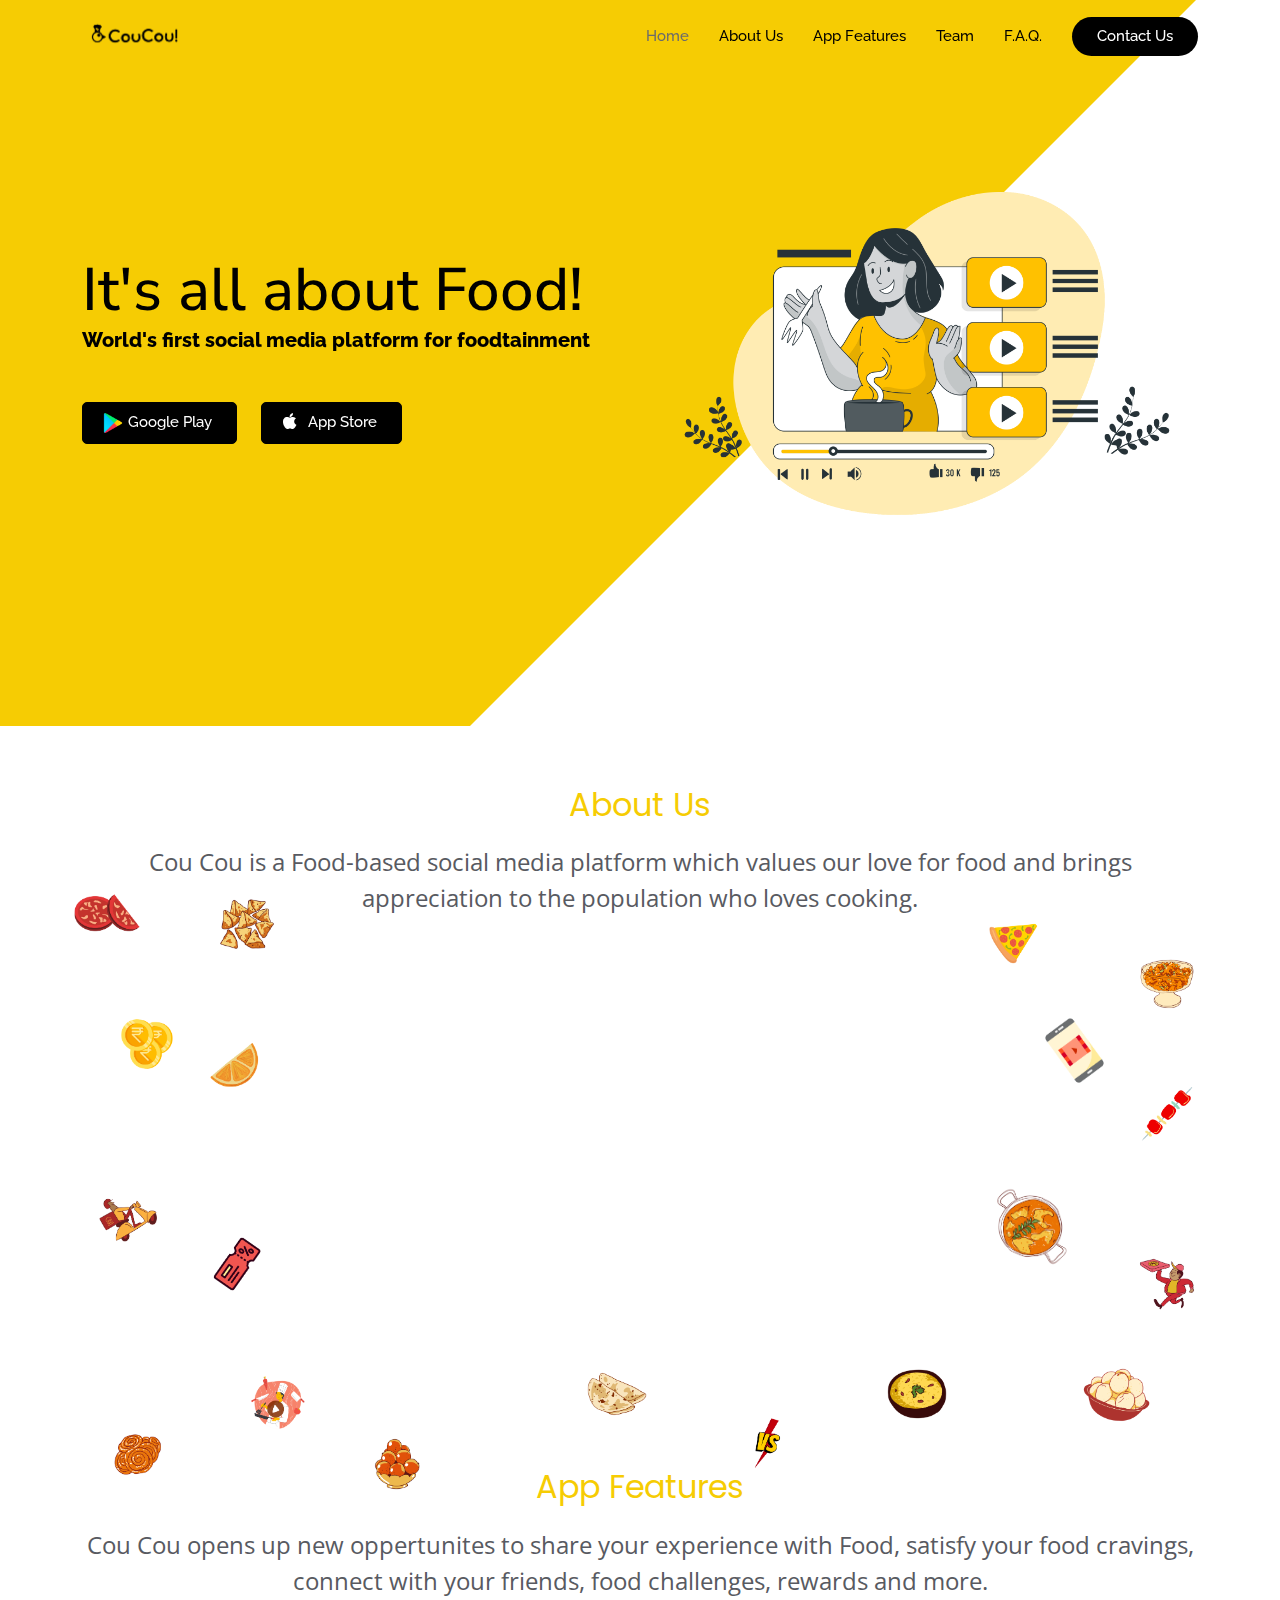
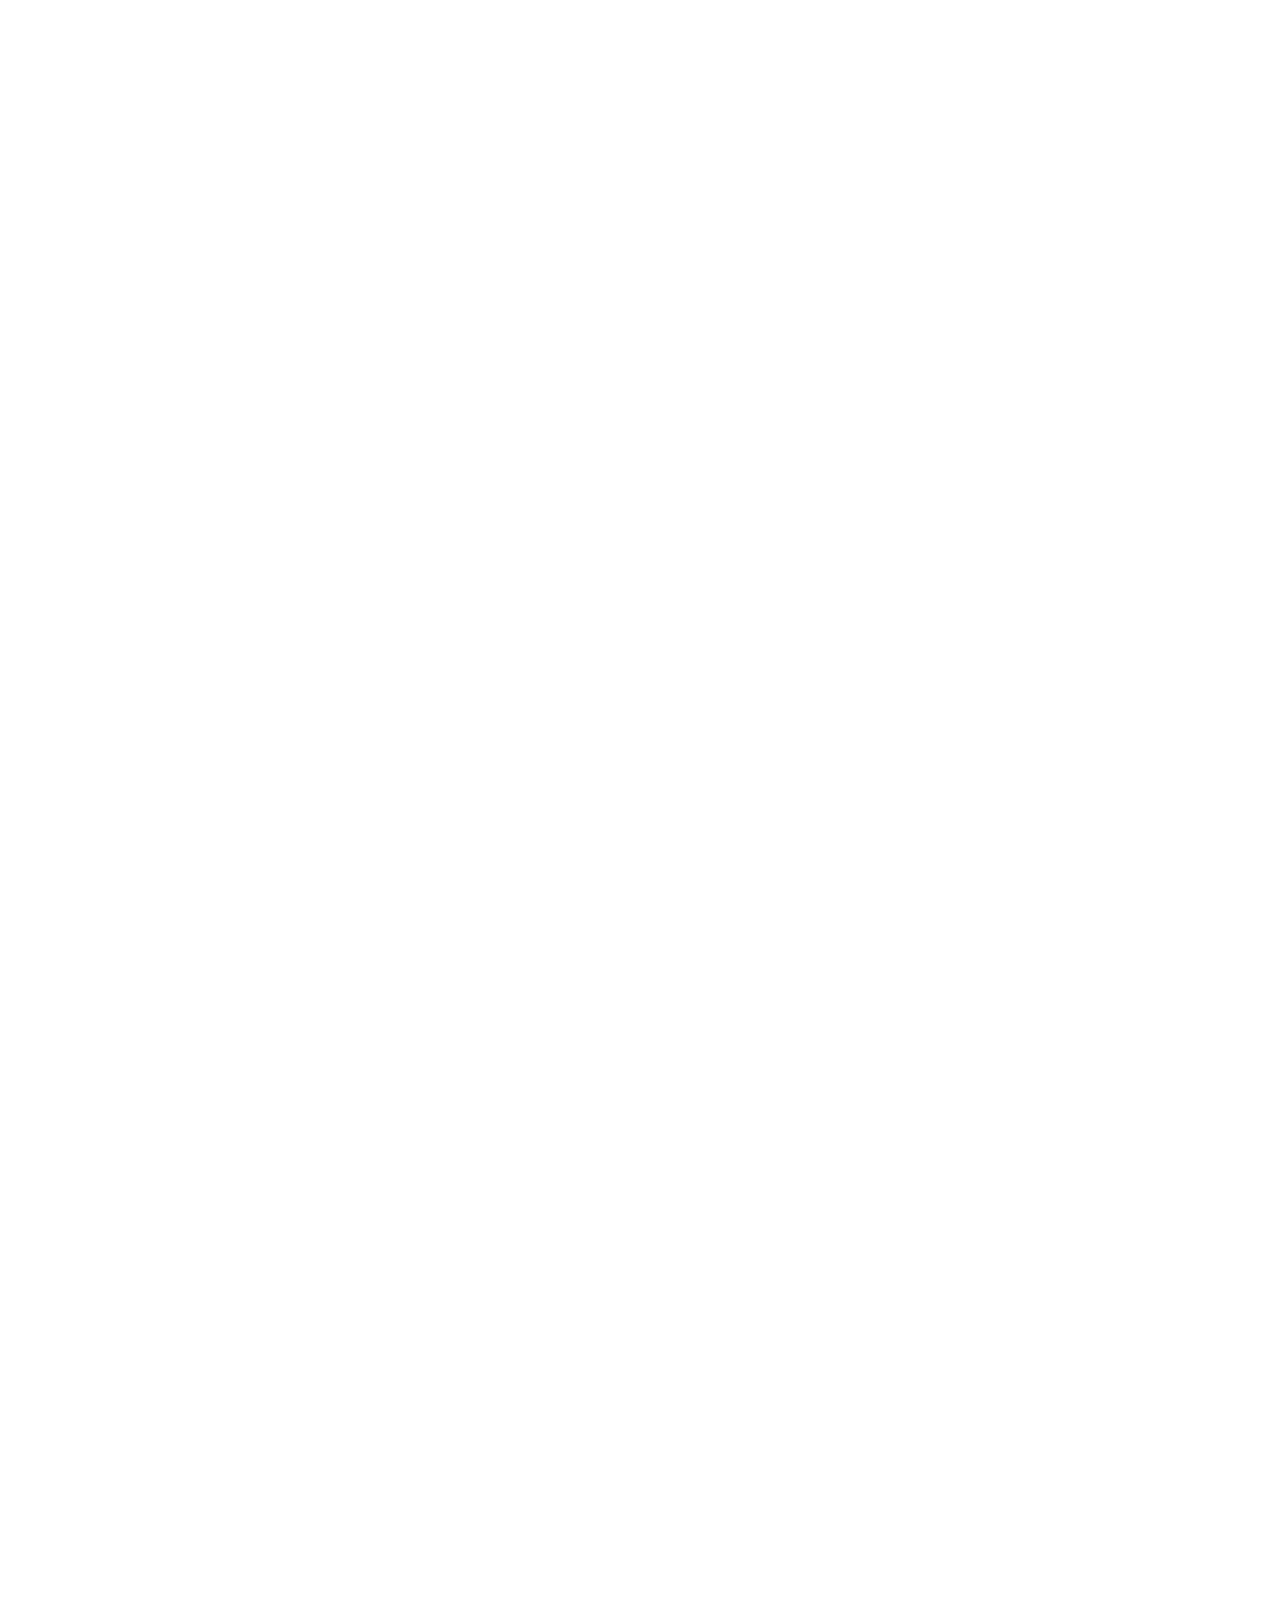
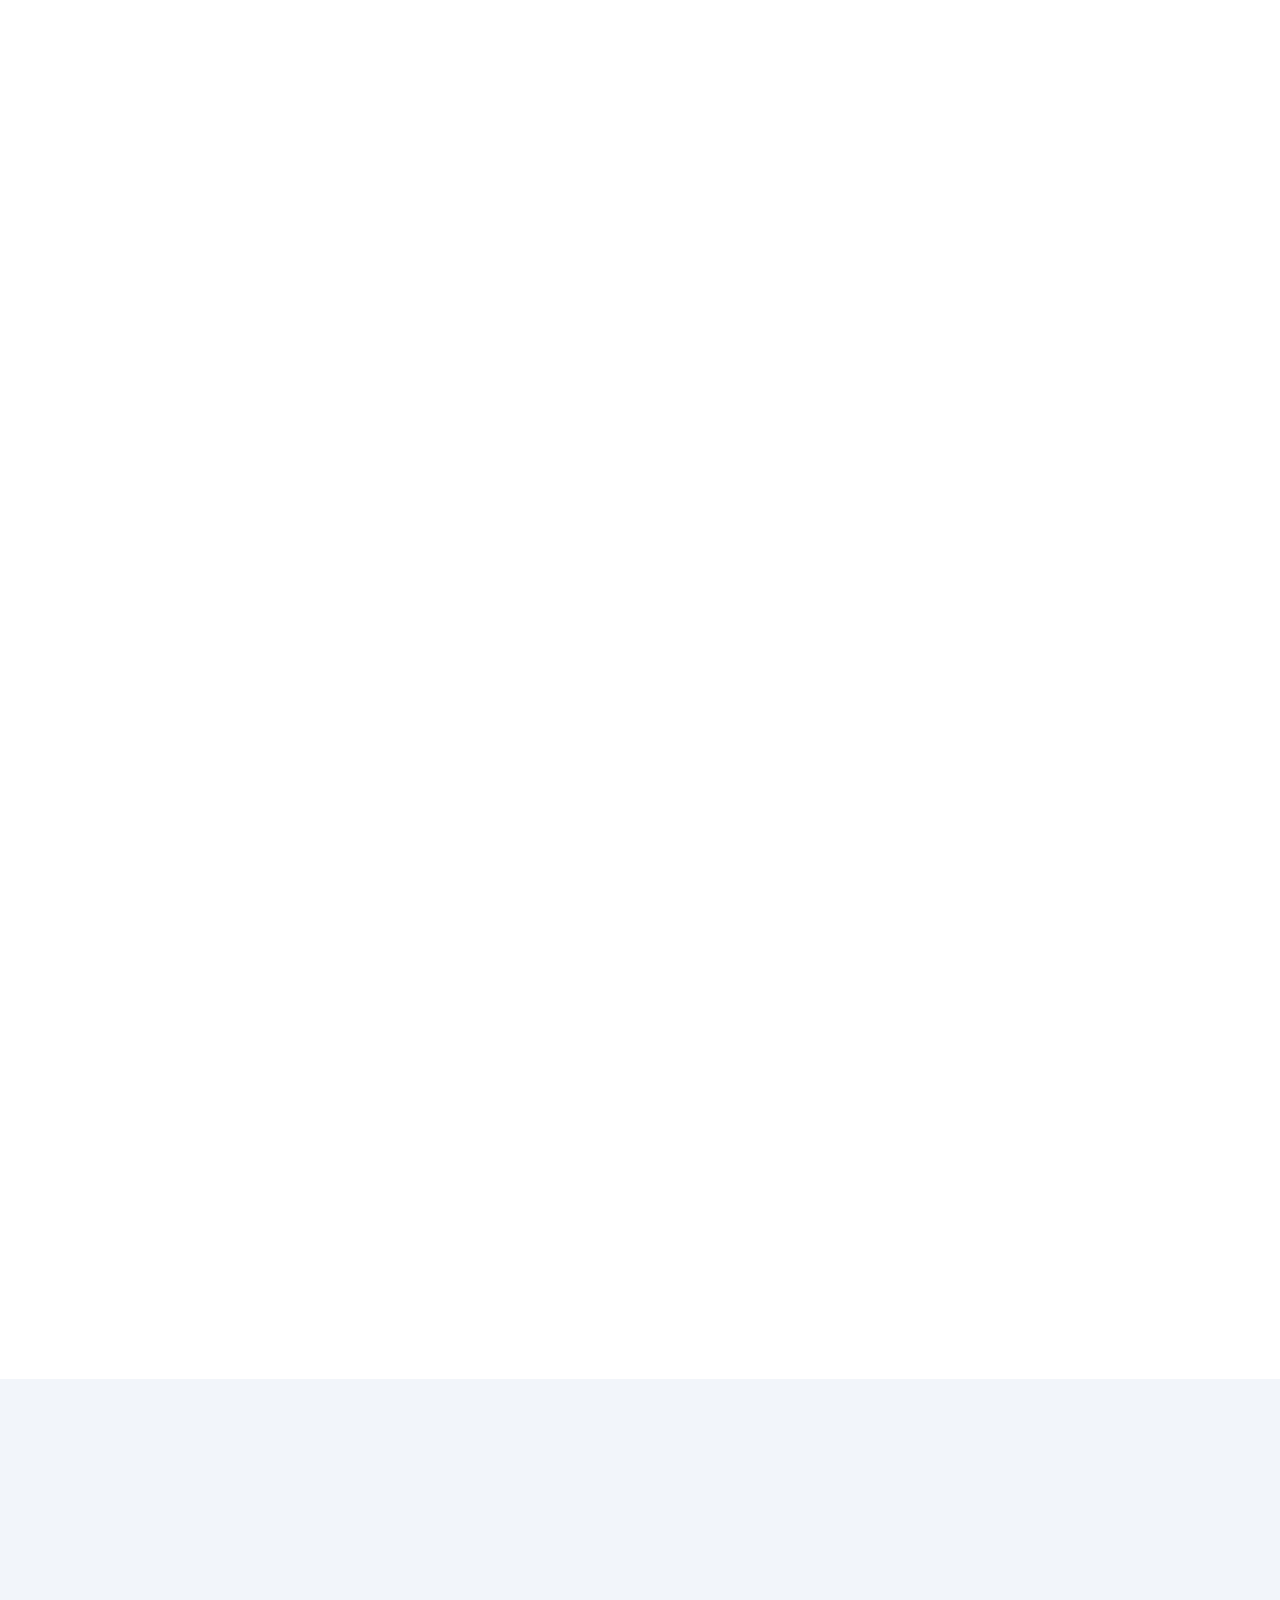
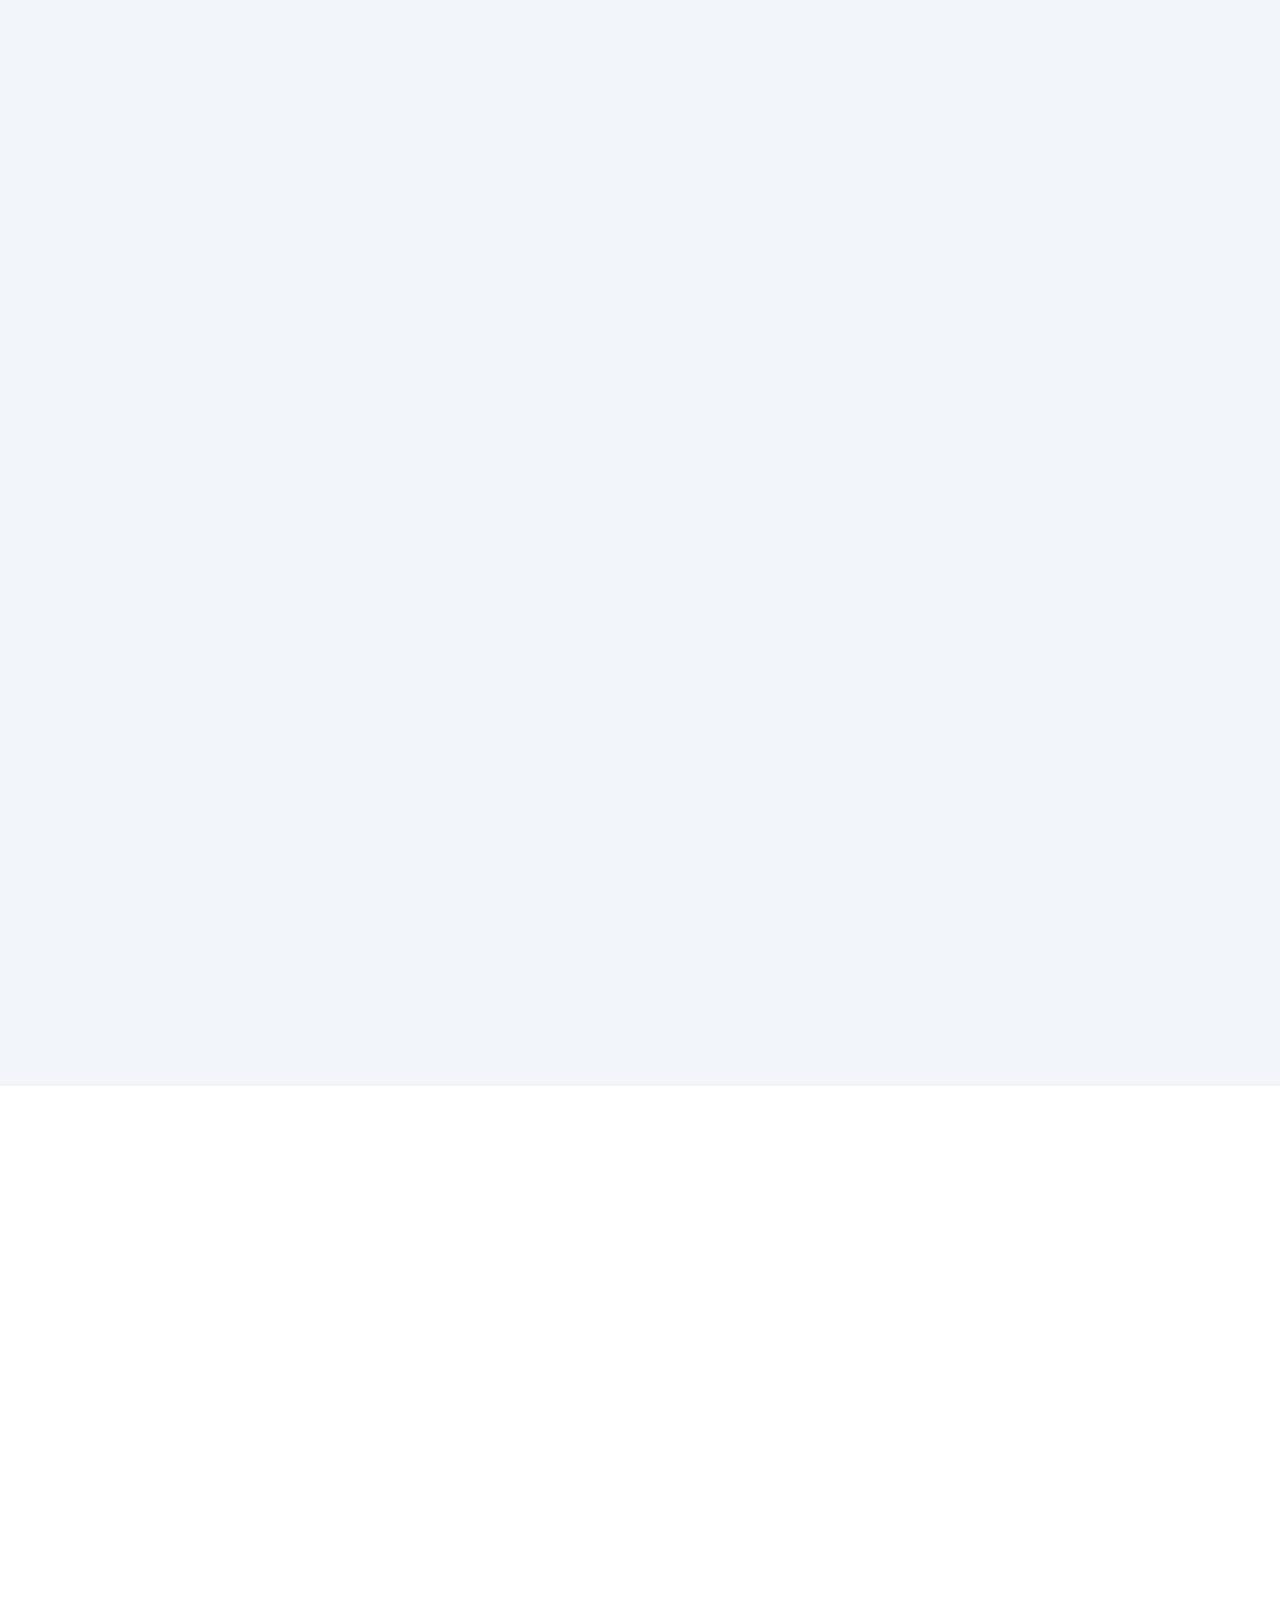
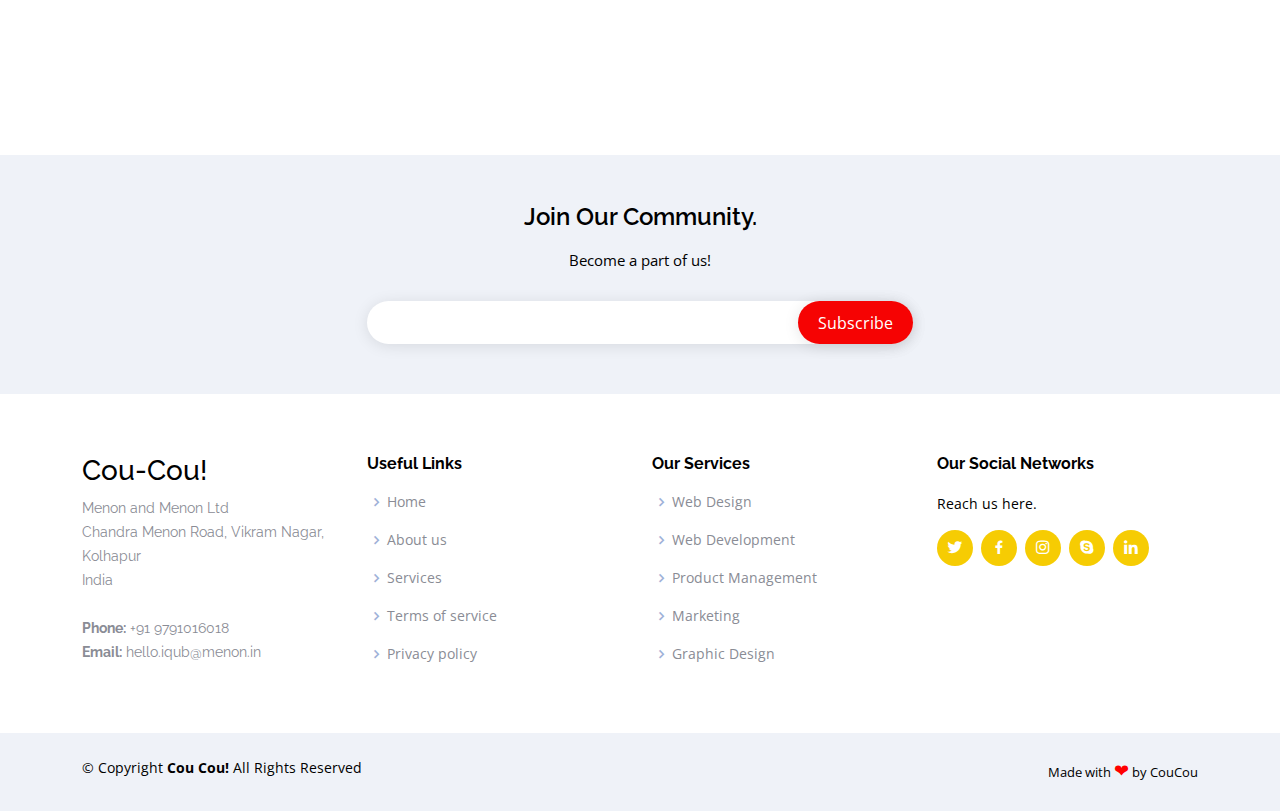
==== index.html @ f3ba2e16 "Made chages to the index" ====
<!DOCTYPE html>
<html lang="en">

<head>
  <meta charset="utf-8">
  <meta content="width=device-width, initial-scale=1.0" name="viewport">

  <title>CouCou! Landing page</title>
  <meta content="" name="description">
  <meta content="" name="keywords">

  <!-- Favicons -->
  <link href="assets/img/favicon.png" rel="icon">
  <link href="assets/img/apple-touch-icon.png" rel="apple-touch-icon">

  <!-- Google Fonts -->
  <link href="https://fonts.googleapis.com/css?family=Open+Sans:300,300i,400,400i,600,600i,700,700i|Raleway:300,300i,400,400i,500,500i,600,600i,700,700i|Poppins:300,300i,400,400i,500,500i,600,600i,700,700i" rel="stylesheet">
  <link href="//db.onlinewebfonts.com/c/e7e312cbe12e4955d4a071493b8b0656?family=Umba+Soft+SC+Demo" rel="stylesheet" type="text/css"/>
  <link rel="preconnect" href="https://fonts.googleapis.com">
<link rel="preconnect" href="https://fonts.gstatic.com" crossorigin>
<link href="https://fonts.googleapis.com/css2?family=Nunito+Sans:ital,wght@0,900;1,900&display=swap" rel="stylesheet">
<link rel="preconnect" href="https://fonts.googleapis.com">
<link rel="preconnect" href="https://fonts.gstatic.com" crossorigin>
<link href="https://fonts.googleapis.com/css2?family=Nunito+Sans:ital,wght@0,900;1,900&family=Nunito:wght@800&display=swap" rel="stylesheet">
  

<!-- Vendor CSS Files -->
  <link href="assets/vendor/aos/aos.css" rel="stylesheet">
  <link href="assets/vendor/bootstrap/css/bootstrap.min.css" rel="stylesheet">
  <link href="assets/vendor/bootstrap-icons/bootstrap-icons.css" rel="stylesheet">
  <link href="assets/vendor/boxicons/css/boxicons.min.css" rel="stylesheet">
  <link href="assets/vendor/glightbox/css/glightbox.min.css" rel="stylesheet">
  <link href="assets/vendor/swiper/swiper-bundle.min.css" rel="stylesheet">
  <link href="./fonts/UmbaSoft-SCMediumDemo.otf">

  <!-- Template Main CSS File -->
  <link href="assets/css/style.css" rel="stylesheet">

  <!-- =======================================================
  * Template Name: Cou-Cou! - v4.7.0
  * Template URL: https://bootstrapmade.com/free-bootstrap-app-landing-page-template/
  * Author: BootstrapMade.com
  * License: https://bootstrapmade.com/license/
  ======================================================== -->
</head>

<body>
  
  <!-- ======= Header ======= -->
  <header id="header" class="fixed-top  header-transparent ">
    <div class="container d-flex align-items-center justify-content-between">

      <div class="logo">
        <!-- <h1><a href="index.html" style="font-family:Umba Soft SC Demo ;">Cou Cou!</a></h1> -->
        <h1><a href="/index.html"><img src="./images/logo-web2.png" class="img-responsive"></a></h1>

        <!-- Uncomment below if you prefer to use an image logo -->
        <!-- <a href="index.html"><img src="assets/img/logo.png" alt="" class="img-fluid"></a>-->
      </div>

      <nav id="navbar" class="navbar">
        <ul>
          <li><a class="nav-link scrollto" href="#hero">Home</a></li>
          <li><a class="nav-link scrollto" href="#AboutUs">About Us</a></li>
          <li><a class="nav-link scrollto" href="#features">App Features</a></li>
          <!-- <li><a class="nav-link scrollto" href="#gallery">Gallery</a></li> -->
          <li><a class="nav-link scrollto" href="#testimonials">Team</a></li>
          <!-- <li><a class="nav-link scrollto" href="#pricing">Pricing</a></li> -->
          <li><a class="nav-link scrollto" href="#faq">F.A.Q.</a></li>
          <!-- <li class="dropdown"><a href="#"><span>Drop Down</span> <i class="bi bi-chevron-down"></i></a>
            <ul>
              <li><a href="#">Drop Down 1</a></li>
              <li class="dropdown"><a href="#"><span>Deep Drop Down</span> <i class="bi bi-chevron-right"></i></a>
                <ul>
                  <li><a href="#">Deep Drop Down 1</a></li>
                  <li><a href="#">Deep Drop Down 2</a></li>
                  <li><a href="#">Deep Drop Down 3</a></li>
                  <li><a href="#">Deep Drop Down 4</a></li>
                  <li><a href="#">Deep Drop Down 5</a></li>
                </ul>
              </li>
              <li><a href="#">Drop Down 2</a></li>
              <li><a href="#">Drop Down 3</a></li>
              <li><a href="#">Drop Down 4</a></li>
            </ul>
          </li> -->
          <!-- <li><a class="nav-link scrollto" href="#contact">Contact</a></li> -->
          <li><a class="getstarted scrollto" href="#contact">Contact Us</a></li>
        </ul>
        <i class="bi bi-list mobile-nav-toggle"></i>
      </nav><!-- .navbar -->

    </div>
  </header><!-- End Header -->

  <!-- ======= Hero Section ======= -->
  <section id="hero" class="d-flex align-items-center">
    <!-- <canvas id="pizza"></canvas> -->
    <!-- <div class="heading"><img  style=" width:500px; height:500px;" src="assets/img/favicon.png" /></div> -->
    <div class="container">
      <div class="row">
        <div class="pre-loader">
          <div class="pan-loader">
            <div class="loader"></div>
            <div class="pan-container">
              <div class="pan"></div>
              <div class="handle"></div>
            </div>
            <div class="shadow"></div>
          </div>
        </div>
        <div class=" col-lg-6 d-lg-flex flex-lg-column justify-content-center align-items-stretch pt-5 pt-lg-0 order-2 order-lg-1 absolute" data-aos="fade-up">
          <div>
            <h1>It's all about Food!</h1>
            <h2>World's first social media platform for foodtainment</h2>
            <a href="#" class="download-btn" style="padding-left: 20px;"><img src="./images/play-icon.png" style="height: 20px; width: 25px; padding-right: 5px;">Google Play</a>
            <a href="#" class="download-btn"><i class="bx bxl-apple"></i> App Store</a>
          </div>
        </div>
        <div class="col-lg-6 d-lg-flex flex-lg-column align-items-stretch order-1 order-lg-2 hero-img absolute" data-aos="fade-up">
          <img src="assets/img/hero-img.png" class="img-fluid" alt="">
        </div>
        <div  style="margin-left: 50px; margin-top: 500px; position: absolute; ">
          <!-- <img style="width: 150px;" alt="this slowpoke moves" src="https://i-qub.github.io/CoucouWebsite/images/like-dish.gif"> -->
        </div>

      </div>
    </div>
    

  </section><!-- End Hero -->

  <main id="main">
    <!-- ======= About Us Section ======= -->
    <section id="AboutUs" class="AboutUs" >
      <div class="container">
         <div class="bg-about-1" style="margin-left: -10px; margin-top: 100px;"><img style="width: 70px;" src="./images/Copy of web illustrations.png"></div>
        <div class="bg-about-1" style="margin-left: 130px; margin-top: 110px;"><img style="width: 70px;" src="./images/Copy of web illustrations-2.png"></div>
        <div class="bg-about-1" style="margin-left: 30px; margin-top: 230px; "><img style="width: 70px;" src="./images/Copy of web illustrations-3.png"></div> 
        <div class="bg-about-1" style="margin-left: 120px; margin-top: 250px; transform: rotate(-90deg)"><img style="width: 70px;" src="./images/Copy of web illustrations-4.png"></div>
        <div class="bg-about-1" style="margin-left: 10px; margin-top: 400px; "><img style="width: 70px;" src="./images/Copy of web illustrations-5.png"></div>
        <div class="bg-about-1" style="margin-left: 120px; margin-top: 450px; transform: rotate(-10deg);"><img style="width: 70px;" src="./images/Copy of web illustrations-6.png"></div> 
        <div class="bg-about-1" style="margin-left: 20px; margin-top: 640px; "><img style="width: 70px;" src="./images/Copy of web illustrations-7.png"></div>
        <div class="bg-about-1" style="margin-left: 160px; margin-top: 590px; "><img style="width: 70px;" src="./images/Copy of web illustrations-8.png"></div>
        <div class="bg-about-1" style="margin-left: 280px; margin-top: 650px; "><img style="width: 70px;" src="./images/Copy of web illustrations-9.png"></div>
        <div class="bg-about-1" style="margin-left: 500px; margin-top: 580px; "><img style="width: 70px;" src="./images/Copy of web illustrations-10.png"></div>
        <div class="bg-about-1" style="margin-left: 650px; margin-top: 630px; "><img style="width: 70px;" src="./images/Copy of web illustrations-11.png"></div>
        <div class="bg-about-1" style="margin-left: 800px; margin-top: 580px; "><img style="width: 70px;" src="./images/Copy of web illustrations-12.png"></div>
        <div class="bg-about-1" style="margin-left: 1000px; margin-top: 580px; "><img style="width: 70px;" src="./images/Copy of web illustrations-13.png"></div>
        <div class="bg-about-1" style="margin-left: 1050px; margin-top: 470px; "><img style="width: 70px;" src="./images/Copy of web illustrations-14.png"></div>
        <div class="bg-about-1" style="margin-left: 900px; margin-top: 400px; "><img style="width: 100px;" src="./images/Copy of web illustrations-15.png"></div>
        <div class="bg-about-1" style="margin-left: 1050px; margin-top: 300px; "><img style="width: 70px;" src="./images/Copy of web illustrations-16.png"></div>
        <div class="bg-about-1" style="margin-left: 950px; margin-top: 230px; "><img style="width: 85px;" src="./images/Copy of web illustrations-17.png"></div>
        <div class="bg-about-1" style="margin-left: 1050px; margin-top: 170px; "><img style="width: 70px;" src="./images/Copy of web illustrations-18.png"></div>
        <div class="bg-about-1" style="margin-left: 900px; margin-top: 130px; "><img style="width: 70px;" src="./images/Copy of web illustrations-19.png"></div>

        <div class="section-title">
          <h2>About Us</h2>
          <p style="font-size: x-large; font-weight: 400;">Cou Cou is a Food-based social media platform which values our love for food and brings appreciation to the population who loves cooking.</p>
        </div>
        <div data-aos="fade-up" style="height: 300px; text-align:center">
          <img style="height: 350px;" src="./images/about-img.png" class="img-fluid" alt="">
        </div>
        <div class="section-title">
          <!-- <p>Magnam dolores commodi suscipit. Necessitatibus eius consequatur ex aliquid fuga eum quidem. Sit sint consectetur velit. Quisquam quos quisquam cupiditate. Et nemo qui impedit suscipit alias ea. Quia fugiat sit in iste officiis commodi quidem hic quas.</p> -->
        </div>
        <br>
        <br>
        <br>

      </div>
    </section>
    <!-- ======= App Features Section ======= -->
    <section id="features" class="features">
      <div class="container">

        <div class="section-title">
          <h2>App Features</h2>
          <p style="font-size: x-large; font-weight: 400;">Cou Cou opens up new oppertunites to share your experience with Food, satisfy your food cravings, connect with your friends, food challenges, rewards and more.</p>
        </div>

        <div class="row no-gutters" style="padding-right: 50px ;">
          <div class="col-xl-7 d-flex align-items-stretch order-2 order-lg-1">
            <div class="content d-flex flex-column justify-content-center">
              <div class="row">
                <div class="col-md-6 icon-box" data-aos="fade-up">
                  <i class="bi bi-collection-play-fill"></i>
                  <h4>Entertainment</h4>
                  <p>Upload, Download and share your favourite food reels. Learn to cook.<br> Watch expert's secret dishes.<br>Enhance your cooking skill.</p>
                </div>
                <div class="col-md-6 icon-box" data-aos="fade-up" data-aos-delay="100">
                  <i class="bi bi-stopwatch-fill"></i>
                  <h4>Food Challenges</h4>
                  <p>Your recipe's the best.<br>Challenge your friends, know your level!</p>
                </div>
                <div class="col-md-6 icon-box" data-aos="fade-up" data-aos-delay="200">
                  <i class="bi bi-cart4"></i>
                  <h4>Hungry? Order Now</h4>
                  <p>No need to wait!<br> your food is just one click away.<br>Order the food you love, while watching it.</p>
                </div>
                <div class="col-md-6 icon-box" data-aos="fade-up" data-aos-delay="300">
                  <i class="bi bi-cash-coin"></i>
                  <h4>Rewards</h4>
                  <p>Win rewards and get discount coupons on your order. Fill your bag with coupons and eat for free.</p>
                </div> 
                <!-- <div class="col-md-6 icon-box" data-aos="fade-up" data-aos-delay="400">
                  <i class="bx bx-atom"></i>
                  <h4>Molestiae dolor</h4>
                  <p>Et fuga et deserunt et enim. Dolorem architecto ratione tensa raptor marte</p>
                </div>
                <div class="col-md-6 icon-box" data-aos="fade-up" data-aos-delay="500">
                  <i class="bx bx-id-card"></i>
                  <h4>Explicabo consectetur</h4>
                  <p>Est autem dicta beatae suscipit. Sint veritatis et sit quasi ab aut inventore</p>
                </div>  -->
              </div>
            </div>
          </div>
          <div class="image col-xl-5 d-flex align-items-stretch justify-content-center order-1 order-lg-2" data-aos="fade-left" data-aos-delay="100">
            <img src="./images/web illustrations1.gif" class="img-fluid" alt="" height="600px">
            <!-- <video width="620" height="500" autoplay loop>
              <source src="./images/feature1.mp4" type="video/mp4">
            </video> -->
          </div>
        </div>

      </div>
    </section><!-- End App Features Section -->

    <!-- ======= Details Section ======= -->
    <section id="details" class="details">
      <div class="container">

        <div class="row content">
          <div class="col-md-4" data-aos="fade-right" width="690" height="550">
            <!-- <img src="assets/img/details-1.png" class="img-fluid" alt=""> -->
            <img src="./images/web illustrations2.gif" class="img-fluid" alt="" style="height:480px;">
            <!-- <video width="650" height="510" autoplay loop>
              <source src="./images/feature2.mp4" type="video/mp4">
            </video> -->
          </div>
          <div class="col-md-8 pt-4" data-aos="fade-up" style="padding-left:100px">
            <h3>Foodtainment</h3>
            <p class="fst-italic">
              cook, click, post!
            </p>
            <ul>
              <li><i class="bi bi-check"></i> Includes food reels, reactions, sharing, downloads.</li>
              <li><i class="bi bi-check"></i> Learn cooking through food recipe videos become master chef of your home.</li>
              <li><i class="bi bi-check"></i> Get more likes and increase your popularity through food.</li>
              <li><i class="bi bi-check"></i> Love cooking? make food reels and spread your love.</li>
            </ul>
            <p>
              Learn cooking through food recipe videos become master chef of your home.Get more likes and increase your popularity through food.
            </p>
          </div>
        </div>

        <div class="row content">
          <div class="col-md-4 order-1 order-md-2" data-aos="fade-left">
            <!-- <img src="assets/img/details-2.png" class="img-fluid" alt=""> -->
            <img src="./images/web illustrations3.gif" class="img-fluid" alt="" style="height:480px;">
            <!-- <video width="600" height="450" autoplay loop>
              <source src="./images/web3.mp4" type="video/mp4">
            </video> -->
          </div>
          <div class="col-md-8 pt-5 order-2 order-md-1" data-aos="fade-up" style="padding-right: 100px;">
            <h3>Food Challenges</h3>
            <p class="fst-italic">
              Keep the entho! Challenge your friends, compete and enhance your skill.
            </p>
            <p>
              Food challenges like spicy food challenge, Giant thali challenge, street food challenge, Different country food challenge.
            </p>
            <p>
              Food challenge for making friends, helping people, knowing your level, enhancing your skill. Challenge now! win prizes 
              get rewards and increse your followers.
            </p>
          </div>
        </div>

        <div class="row content">
          <div class="col-md-4" data-aos="fade-right" style="width:300px">
            <img src="./images/web illustrations4.gif" class="img-fluid" alt="" style="height:480px">
            <!-- <video width="650" height="450" autoplay loop>
              <source src="./images/feature4.mp4" type="video/mp4">
            </video> -->
          </div>
          <div class="col-md-8 pt-5" data-aos="fade-up" style="padding-left:200px">
            <h3>Hungry?</h3>
            <p>Hungry? why wait order now.</p>
            <ul>
              <li><i class="bi bi-check"></i> Get the food you like.</li>
              <li><i class="bi bi-check"></i> Connect to the user directly and negotiate about the food.</li>
              <li><i class="bi bi-check"></i> Satisfy your craving in no time and less money.</li>
            </ul>
            <p>
             Cou Cou provides order and delivery feature.
            </p>
            <p>
              Cou Cou take care of your cravings and gets you the food in safe way.
            </p>
          </div>
        </div> 

        <div class="row content">
          <div class="col-md-4 order-1 order-md-2" data-aos="fade-left">
            <img src="./images/web illustrations5.gif" class="img-fluid" alt="" style="height:480px;">
          </div>
          <div class="col-md-8 pt-5 order-2 order-md-1" data-aos="fade-up" style="padding-right: 100px;">
            <h3>Rewards</h3>
            <p class="fst-italic">
              Get fantastic coupons just be uploading and sharing reels.
            </p>
            <p>
              Having the reward coupons you can get discount on food you are ordering!
            </p>
            <ul>
              <li><i class="bi bi-check"></i> Get exciting rewards on every post you share.</li>
              <li><i class="bi bi-check"></i> Enjoy your favourite food for free.</li>
              <li><i class="bi bi-check"></i> Help your friends to get free food.</li>
            </ul>
          </div>
        </div>

      </div>
    </section><!-- End Details Section -->

    <!-- ======= Gallery Section ======= -->
    <!-- <section id="gallery" class="gallery">
      <div class="container" data-aos="fade-up">

        <div class="section-title">
          <h2>Gallery</h2>
          <p>Magnam dolores commodi suscipit. Necessitatibus eius consequatur ex aliquid fuga eum quidem. Sit sint consectetur velit. Quisquam quos quisquam cupiditate. Et nemo qui impedit suscipit alias ea. Quia fugiat sit in iste officiis commodi quidem hic quas.</p>
        </div>

      </div>

      <div class="container-fluid" data-aos="fade-up">
        <div class="gallery-slider swiper">
          <div class="swiper-wrapper">
            <div class="swiper-slide"><a href="assets/img/gallery/gallery-1.png" class="gallery-lightbox" data-gall="gallery-carousel"><img src="assets/img/gallery/gallery-1.png" class="img-fluid" alt=""></a></div>
            <div class="swiper-slide"><a href="assets/img/gallery/gallery-2.png" class="gallery-lightbox" data-gall="gallery-carousel"><img src="assets/img/gallery/gallery-2.png" class="img-fluid" alt=""></a></div>
            <div class="swiper-slide"><a href="assets/img/gallery/gallery-3.png" class="gallery-lightbox" data-gall="gallery-carousel"><img src="assets/img/gallery/gallery-3.png" class="img-fluid" alt=""></a></div>
            <div class="swiper-slide"><a href="assets/img/gallery/gallery-4.png" class="gallery-lightbox" data-gall="gallery-carousel"><img src="assets/img/gallery/gallery-4.png" class="img-fluid" alt=""></a></div>
            <div class="swiper-slide"><a href="assets/img/gallery/gallery-5.png" class="gallery-lightbox" data-gall="gallery-carousel"><img src="assets/img/gallery/gallery-5.png" class="img-fluid" alt=""></a></div>
            <div class="swiper-slide"><a href="assets/img/gallery/gallery-6.png" class="gallery-lightbox" data-gall="gallery-carousel"><img src="assets/img/gallery/gallery-6.png" class="img-fluid" alt=""></a></div>
            <div class="swiper-slide"><a href="assets/img/gallery/gallery-7.png" class="gallery-lightbox" data-gall="gallery-carousel"><img src="assets/img/gallery/gallery-7.png" class="img-fluid" alt=""></a></div>
            <div class="swiper-slide"><a href="assets/img/gallery/gallery-8.png" class="gallery-lightbox" data-gall="gallery-carousel"><img src="assets/img/gallery/gallery-8.png" class="img-fluid" alt=""></a></div>
            <div class="swiper-slide"><a href="assets/img/gallery/gallery-9.png" class="gallery-lightbox" data-gall="gallery-carousel"><img src="assets/img/gallery/gallery-9.png" class="img-fluid" alt=""></a></div>
            <div class="swiper-slide"><a href="assets/img/gallery/gallery-10.png" class="gallery-lightbox" data-gall="gallery-carousel"><img src="assets/img/gallery/gallery-10.png" class="img-fluid" alt=""></a></div>
            <div class="swiper-slide"><a href="assets/img/gallery/gallery-11.png" class="gallery-lightbox" data-gall="gallery-carousel"><img src="assets/img/gallery/gallery-11.png" class="img-fluid" alt=""></a></div>
            <div class="swiper-slide"><a href="assets/img/gallery/gallery-12.png" class="gallery-lightbox" data-gall="gallery-carousel"><img src="assets/img/gallery/gallery-12.png" class="img-fluid" alt=""></a></div>
          </div>
          <div class="swiper-pagination"></div>
        </div>

      </div>
    </section>End Gallery Section -->

    <!-- ======= Testimonials Section ======= -->
    <section id="testimonials" class="testimonials section-bg">
      <div class="container" data-aos="fade-up">

        <div class="section-title">
          <h2>Team</h2>
          <p>Thanks to our incredible team and all supporters. Here are few words about our team members.</p>
        </div>

        <div class="testimonials-slider swiper" data-aos="fade-up" data-aos-delay="100">
          <div class="swiper-wrapper">

            <!-- <div class="swiper-slide">
              <div class="testimonial-item">
                <img src="assets/img/testimonials/testimonials-1.jpg" class="testimonial-img" alt="">
                <h3>Divya Menon</h3>
                <h4>Ceo &amp; Founder</h4>
                <p>
                  <i class="bx bxs-quote-alt-left quote-icon-left"></i>
                  Proin iaculis purus consequat sem cure digni ssim donec porttitora entum suscipit rhoncus. Accusantium quam, ultricies eget id, aliquam eget nibh et. Maecen aliquam, risus at semper.
                  <i class="bx bxs-quote-alt-right quote-icon-right"></i>
                </p>
              </div>
            </div> -->

            <div class="swiper-slide">
              <div class="testimonial-item">
                <img src="assets/img/testimonials/testimonials-2.jpg" class="testimonial-img" alt="">
                <h3>And Rahul</h3>
                <h4>Designer</h4>
                <p>
                  <i class="bx bxs-quote-alt-left quote-icon-left"></i>
                  Export tempor illum tamen malis malis eram quae irure esse labore quem cillum quid cillum eram malis quorum velit fore eram velit sunt aliqua noster fugiat irure amet legam anim culpa.
                  <i class="bx bxs-quote-alt-right quote-icon-right"></i>
                </p>
              </div>
            </div>

            <div class="swiper-slide">
              <div class="testimonial-item">
                <img src="assets/img/testimonials/testimonials-3.jpg" class="testimonial-img" alt="">
                <h3>Surabhi Verma</h3>
                <h4>Manager</h4>
                <p>
                  <i class="bx bxs-quote-alt-left quote-icon-left"></i>
                  Enim nisi quem export duis labore cillum quae magna enim sint quorum nulla quem veniam duis minim tempor labore quem eram duis noster aute amet eram fore quis sint minim.
                  <i class="bx bxs-quote-alt-right quote-icon-right"></i>
                </p>
              </div>
            </div>

            <div class="swiper-slide">
              <div class="testimonial-item">
                <img src="assets/img/testimonials/testimonials-4.jpg" class="testimonial-img" alt="">
                <h3>Jack Samuel</h3>
                <h4>Technical Executive</h4>
                <p>
                  <i class="bx bxs-quote-alt-left quote-icon-left"></i>
                  Fugiat enim eram quae cillum dolore dolor amet nulla culpa multos export minim fugiat minim velit minim dolor enim duis veniam ipsum anim magna sunt elit fore quem dolore labore illum veniam.
                  <i class="bx bxs-quote-alt-right quote-icon-right"></i>
                </p>
              </div>
            </div>

            <div class="swiper-slide">
              <div class="testimonial-item">
                <img src="assets/img/testimonials/testimonials-5.jpg" class="testimonial-img" alt="">
                <h3>Barkha Verma</h3>
                <h4>Graphic Designer</h4>
                <p>
                  <i class="bx bxs-quote-alt-left quote-icon-left"></i>
                  Quis quorum aliqua sint quem legam fore sunt eram irure aliqua veniam tempor noster veniam enim culpa labore duis sunt culpa nulla illum cillum fugiat legam esse veniam culpa fore nisi cillum quid.
                  <i class="bx bxs-quote-alt-right quote-icon-right"></i>
                </p>
              </div>
            </div>

            <div class="swiper-slide">
              <div class="testimonial-item">
                <img src="assets/img/testimonials/testimonials-6.jpg" class="testimonial-img" alt="">
                <h3>Prateek</h3>
                <h4>Front-End Developer</h4>
                <p>
                  <i class="bx bxs-quote-alt-left quote-icon-left"></i>
                  Quis quorum aliqua sint quem legam fore sunt eram irure aliqua veniam tempor noster veniam enim culpa labore duis sunt culpa nulla illum cillum fugiat legam esse veniam culpa fore nisi cillum quid.
                  <i class="bx bxs-quote-alt-right quote-icon-right"></i>
                </p>
              </div>
            </div>

            <div class="swiper-slide">
              <div class="testimonial-item">
                <img src="assets/img/testimonials/testimonials-6.jpg" class="testimonial-img" alt="">
                <h3>Somnath</h3>
                <h4>Freelancer</h4>
                <p>
                  <i class="bx bxs-quote-alt-left quote-icon-left"></i>
                  Quis quorum aliqua sint quem legam fore sunt eram irure aliqua veniam tempor noster veniam enim culpa labore duis sunt culpa nulla illum cillum fugiat legam esse veniam culpa fore nisi cillum quid.
                  <i class="bx bxs-quote-alt-right quote-icon-right"></i>
                </p>
              </div>
            </div>

            <div class="swiper-slide">
              <div class="testimonial-item">
                <img src="assets/img/testimonials/testimonials-6.jpg" class="testimonial-img" alt="">
                <h3>Akhil Pulipati</h3>
                <h4>Lead Developer</h4>
                <p>
                  <i class="bx bxs-quote-alt-left quote-icon-left"></i>
                  Quis quorum aliqua sint quem legam fore sunt eram irure aliqua veniam tempor noster veniam enim culpa labore duis sunt culpa nulla illum cillum fugiat legam esse veniam culpa fore nisi cillum quid.
                  <i class="bx bxs-quote-alt-right quote-icon-right"></i>
                </p>
              </div>
            </div>

          </div>
          <div class="swiper-pagination"></div>
        </div>

      </div>
    </section><!-- End Testimonials Section -->

    <!-- ======= Pricing Section ======= -->
    <!-- <section id="pricing" class="pricing">
      <div class="container">

        <div class="section-title">
          <h2>Pricing</h2>
          <p>Magnam dolores commodi suscipit. Necessitatibus eius consequatur ex aliquid fuga eum quidem. Sit sint consectetur velit. Quisquam quos quisquam cupiditate. Et nemo qui impedit suscipit alias ea. Quia fugiat sit in iste officiis commodi quidem hic quas.</p>
        </div>

        <div class="row no-gutters">

          <div class="col-lg-4 box" data-aos="fade-right">
            <h3>Free</h3>
            <h4>$0<span>per month</span></h4>
            <ul>
              <li><i class="bx bx-check"></i> Quam adipiscing vitae proin</li>
              <li><i class="bx bx-check"></i> Nec feugiat nisl pretium</li>
              <li><i class="bx bx-check"></i> Nulla at volutpat diam uteera</li>
              <li class="na"><i class="bx bx-x"></i> <span>Pharetra massa massa ultricies</span></li>
              <li class="na"><i class="bx bx-x"></i> <span>Massa ultricies mi quis hendrerit</span></li>
            </ul>
            <a href="#" class="get-started-btn">Get Started</a>
          </div>

          <div class="col-lg-4 box featured" data-aos="fade-up">
            <h3>Business</h3>
            <h4>$29<span>per month</span></h4>
            <ul>
              <li><i class="bx bx-check"></i> Quam adipiscing vitae proin</li>
              <li><i class="bx bx-check"></i> Nec feugiat nisl pretium</li>
              <li><i class="bx bx-check"></i> Nulla at volutpat diam uteera</li>
              <li><i class="bx bx-check"></i> Pharetra massa massa ultricies</li>
              <li><i class="bx bx-check"></i> Massa ultricies mi quis hendrerit</li>
            </ul>
            <a href="#" class="get-started-btn">Get Started</a>
          </div>

          <div class="col-lg-4 box" data-aos="fade-left">
            <h3>Developer</h3>
            <h4>$49<span>per month</span></h4>
            <ul>
              <li><i class="bx bx-check"></i> Quam adipiscing vitae proin</li>
              <li><i class="bx bx-check"></i> Nec feugiat nisl pretium</li>
              <li><i class="bx bx-check"></i> Nulla at volutpat diam uteera</li>
              <li><i class="bx bx-check"></i> Pharetra massa massa ultricies</li>
              <li><i class="bx bx-check"></i> Massa ultricies mi quis hendrerit</li>
            </ul>
            <a href="#" class="get-started-btn">Get Started</a>
          </div>

        </div>

      </div>
    </section> -->
    <!-- End Pricing Section -->

    <!-- ======= Frequently Asked Questions Section ======= -->
    <section id="faq" class="faq section-bg">
      <div class="container" data-aos="fade-up">

        <div class="section-title">

          <h2>Frequently Asked Questions</h2>
          <p>Select from the following list of Technical FAQs. Browse through FAQs to find answers to commonly raised questions. If you're new to website, we encourage you to read through the relevant articles.</p>
        </div>

        <div class="accordion-list">
          <ul>
            <li data-aos="fade-up">
              <i class="bx bx-help-circle icon-help"></i> <a data-bs-toggle="collapse" class="collapse" data-bs-target="#accordion-list-1">How can I sell my food on online platform? <i class="bx bx-chevron-down icon-show"></i><i class="bx bx-chevron-up icon-close"></i></a>
              <div id="accordion-list-1" class="collapse show" data-bs-parent=".accordion-list">
                <p>
                  Feugiat pretium nibh ipsum consequat. Tempus iaculis urna id volutpat lacus laoreet non curabitur gravida. Venenatis lectus magna fringilla urna porttitor rhoncus dolor purus non.
                </p>
              </div>
            </li>

            <li data-aos="fade-up" data-aos-delay="100">
              <i class="bx bx-help-circle icon-help"></i> <a data-bs-toggle="collapse" data-bs-target="#accordion-list-2" class="collapsed">What do I do if I never recieved my order? <i class="bx bx-chevron-down icon-show"></i><i class="bx bx-chevron-up icon-close"></i></a>
              <div id="accordion-list-2" class="collapse" data-bs-parent=".accordion-list">
                <p>
                  Dolor sit amet consectetur adipiscing elit pellentesque habitant morbi. Id interdum velit laoreet id donec ultrices. Fringilla phasellus faucibus scelerisque eleifend donec pretium. Est pellentesque elit ullamcorper dignissim. Mauris ultrices eros in cursus turpis massa tincidunt dui.
                </p>
              </div>
            </li>

            <li data-aos="fade-up" data-aos-delay="200">
              <i class="bx bx-help-circle icon-help"></i> <a data-bs-toggle="collapse" data-bs-target="#accordion-list-3" class="collapsed">When will I recieve my order? <i class="bx bx-chevron-down icon-show"></i><i class="bx bx-chevron-up icon-close"></i></a>
              <div id="accordion-list-3" class="collapse" data-bs-parent=".accordion-list">
                <p>
                  Eleifend mi in nulla posuere sollicitudin aliquam ultrices sagittis orci. Faucibus pulvinar elementum integer enim. Sem nulla pharetra diam sit amet nisl suscipit. Rutrum tellus pellentesque eu tincidunt. Lectus urna duis convallis convallis tellus. Urna molestie at elementum eu facilisis sed odio morbi quis
                </p>
              </div>
            </li>

            <li data-aos="fade-up" data-aos-delay="300">
              <i class="bx bx-help-circle icon-help"></i> <a data-bs-toggle="collapse" data-bs-target="#accordion-list-4" class="collapsed">How do I make sure that food I ordered is safe? <i class="bx bx-chevron-down icon-show"></i><i class="bx bx-chevron-up icon-close"></i></a>
              <div id="accordion-list-4" class="collapse" data-bs-parent=".accordion-list">
                <p>
                  Molestie a iaculis at erat pellentesque adipiscing commodo. Dignissim suspendisse in est ante in. Nunc vel risus commodo viverra maecenas accumsan. Sit amet nisl suscipit adipiscing bibendum est. Purus gravida quis blandit turpis cursus in.
                </p>
              </div>
            </li>

            <li data-aos="fade-up" data-aos-delay="400">
              <i class="bx bx-help-circle icon-help"></i> <a data-bs-toggle="collapse" data-bs-target="#accordion-list-5" class="collapsed">Can I order food from different states? <i class="bx bx-chevron-down icon-show"></i><i class="bx bx-chevron-up icon-close"></i></a>
              <div id="accordion-list-5" class="collapse" data-bs-parent=".accordion-list">
                <p>
                  Laoreet sit amet cursus sit amet dictum sit amet justo. Mauris vitae ultricies leo integer malesuada nunc vel. Tincidunt eget nullam non nisi est sit amet. Turpis nunc eget lorem dolor sed. Ut venenatis tellus in metus vulputate eu scelerisque.
                </p>
              </div>
            </li>

          </ul>
        </div>

      </div>
    </section><!-- End Frequently Asked Questions Section -->

    <!-- ======= Contact Section ======= -->
    <section id="contact" class="contact">
      <div class="container" data-aos="fade-up">

        <div class="section-title">
          <h2>Contact Us</h2>
          <p>If food excites you.We apprecite you, We would love to hear from you. Connect with us on twitter, facebook, instagram, skype and linkedIn, or direclty contact us.</p>
        </div>

        <div class="row">

          <div class="col-lg-6">
            <div class="row">
              <div class="col-lg-6 info">
                <i class="bx bx-map"></i>
                <h4>Address</h4>
                <p>Menon and Menon Ltd<br>Chandra Menon Road, Vikram Nagar, Kolhapur</p>
              </div>
              <div class="col-lg-6 info">
                <i class="bx bx-phone"></i>
                <h4>Call Us</h4>
                <p>+91 9791016018<br>+91 9848123370</p>
              </div>
              <div class="col-lg-6 info">
                <i class="bx bx-envelope"></i>
                <h4>Email Us</h4>
                <p>projectcc.iqub@gmail.com<br>hello.iqub@menon.in</p>
              </div>
              <div class="col-lg-6 info">
                <i class="bx bx-time-five"></i>
                <h4>Working Hours</h4>
                <p>Mon - Fri: 9AM to 5PM<br>Sunday: 9AM to 1PM</p>
              </div>
            </div>
          </div>

          <div class="col-lg-6">
            <form action="forms/contact.php" method="post" role="form" class="php-email-form" data-aos="fade-up">
              <div class="form-group">
                <input placeholder="Your Name" type="text" name="name" class="form-control" id="name" required>
              </div>
              <div class="form-group mt-3">
                <input placeholder="Your Email" type="email" class="form-control" name="email" id="email" required>
              </div>
              <div class="form-group mt-3">
                <input placeholder="Subject" type="text" class="form-control" name="subject" id="subject" required>
              </div>
              <div class="form-group mt-3">
                <textarea placeholder="Message" class="form-control" name="message" rows="5" required></textarea>
              </div>
              <div class="my-3">
                <div class="loading">Loading</div>
                <div class="error-message"></div>
                <div class="sent-message">Your message has been sent. Thank you!</div>
              </div>
              <div class="text-center"><button type="submit">Send Message</button></div>
            </form>
          </div>

        </div>

      </div>
    </section><!-- End Contact Section -->

  </main><!-- End #main -->

  <!-- ======= Footer ======= -->
  <footer id="footer">

    <div class="footer-newsletter">
      <div class="container">
        <div class="row justify-content-center">
          <div class="col-lg-6">
            <h4>Join Our Community.</h4>
            <p>Become a part of us!</p>
            <form action="" method="post">
              <input type="email" name="email"><input type="submit" value="Subscribe">
            </form>
          </div>
        </div>
      </div>
    </div>

    <div class="footer-top">
      <div class="container">
        <div class="row">

          <div class="col-lg-3 col-md-6 footer-contact">
            <h3>Cou-Cou!</h3>
            <p>
              Menon and Menon Ltd<br>Chandra Menon Road, Vikram Nagar, Kolhapur <br>
              India<br><br>
              <strong>Phone:</strong> +91 9791016018<br>
              <strong>Email:</strong> hello.iqub@menon.in<br>
            </p>
          </div>

          <div class="col-lg-3 col-md-6 footer-links">
            <h4>Useful Links</h4>
            <ul>
              <li><i class="bx bx-chevron-right"></i> <a href="#">Home</a></li>
              <li><i class="bx bx-chevron-right"></i> <a href="#">About us</a></li>
              <li><i class="bx bx-chevron-right"></i> <a href="#">Services</a></li>
              <li><i class="bx bx-chevron-right"></i> <a href="#">Terms of service</a></li>
              <li><i class="bx bx-chevron-right"></i> <a href="#">Privacy policy</a></li>
            </ul>
          </div>

          <div class="col-lg-3 col-md-6 footer-links">
            <h4>Our Services</h4>
            <ul>
              <li><i class="bx bx-chevron-right"></i> <a href="#">Web Design</a></li>
              <li><i class="bx bx-chevron-right"></i> <a href="#">Web Development</a></li>
              <li><i class="bx bx-chevron-right"></i> <a href="#">Product Management</a></li>
              <li><i class="bx bx-chevron-right"></i> <a href="#">Marketing</a></li>
              <li><i class="bx bx-chevron-right"></i> <a href="#">Graphic Design</a></li>
            </ul>
          </div>

          <div class="col-lg-3 col-md-6 footer-links">
            <h4>Our Social Networks</h4>
            <p>Reach us here.</p>
            <div class="social-links mt-3">
              <a href="#" class="twitter"><i class="bx bxl-twitter"></i></a>
              <a href="#" class="facebook"><i class="bx bxl-facebook"></i></a>
              <a href="#" class="instagram"><i class="bx bxl-instagram"></i></a>
              <a href="#" class="google-plus"><i class="bx bxl-skype"></i></a>
              <a href="#" class="linkedin"><i class="bx bxl-linkedin"></i></a>
            </div>
          </div>

        </div>
      </div>
    </div>

    <div class="container py-4">
      <div class="copyright">
        &copy; Copyright <strong><span>Cou Cou!</span></strong> All Rights Reserved
      </div>
      <div class="credits">
        <!-- All the links in the footer should remain intact. -->
        <!-- You can delete the links only if you purchased the pro version. -->
        <!-- Licensing information: https://bootstrapmade.com/license/ -->
        <!-- Purchase the pro version with working PHP/AJAX contact form: https://bootstrapmade.com/free-bootstrap-app-landing-page-template/ -->
        Made with <a href="#" style="font-size:large;color:red;">❤</a> by CouCou
      </div>
    </div>
  </footer><!-- End Footer -->

  <a href="#" class="back-to-top d-flex align-items-center justify-content-center"><i class="bi bi-arrow-up-short"></i></a>

  <!-- Vendor JS Files -->
  <script src="assets/vendor/aos/aos.js"></script>
  <script src="assets/vendor/bootstrap/js/bootstrap.bundle.min.js"></script>
  <script src="assets/vendor/glightbox/js/glightbox.min.js"></script>
  <script src="assets/vendor/swiper/swiper-bundle.min.js"></script>
  <script src="assets/vendor/php-email-form/validate.js"></script>

  <!-- Template Main JS File -->
  <script src="assets/js/main.js"></script>

</body>

</html>
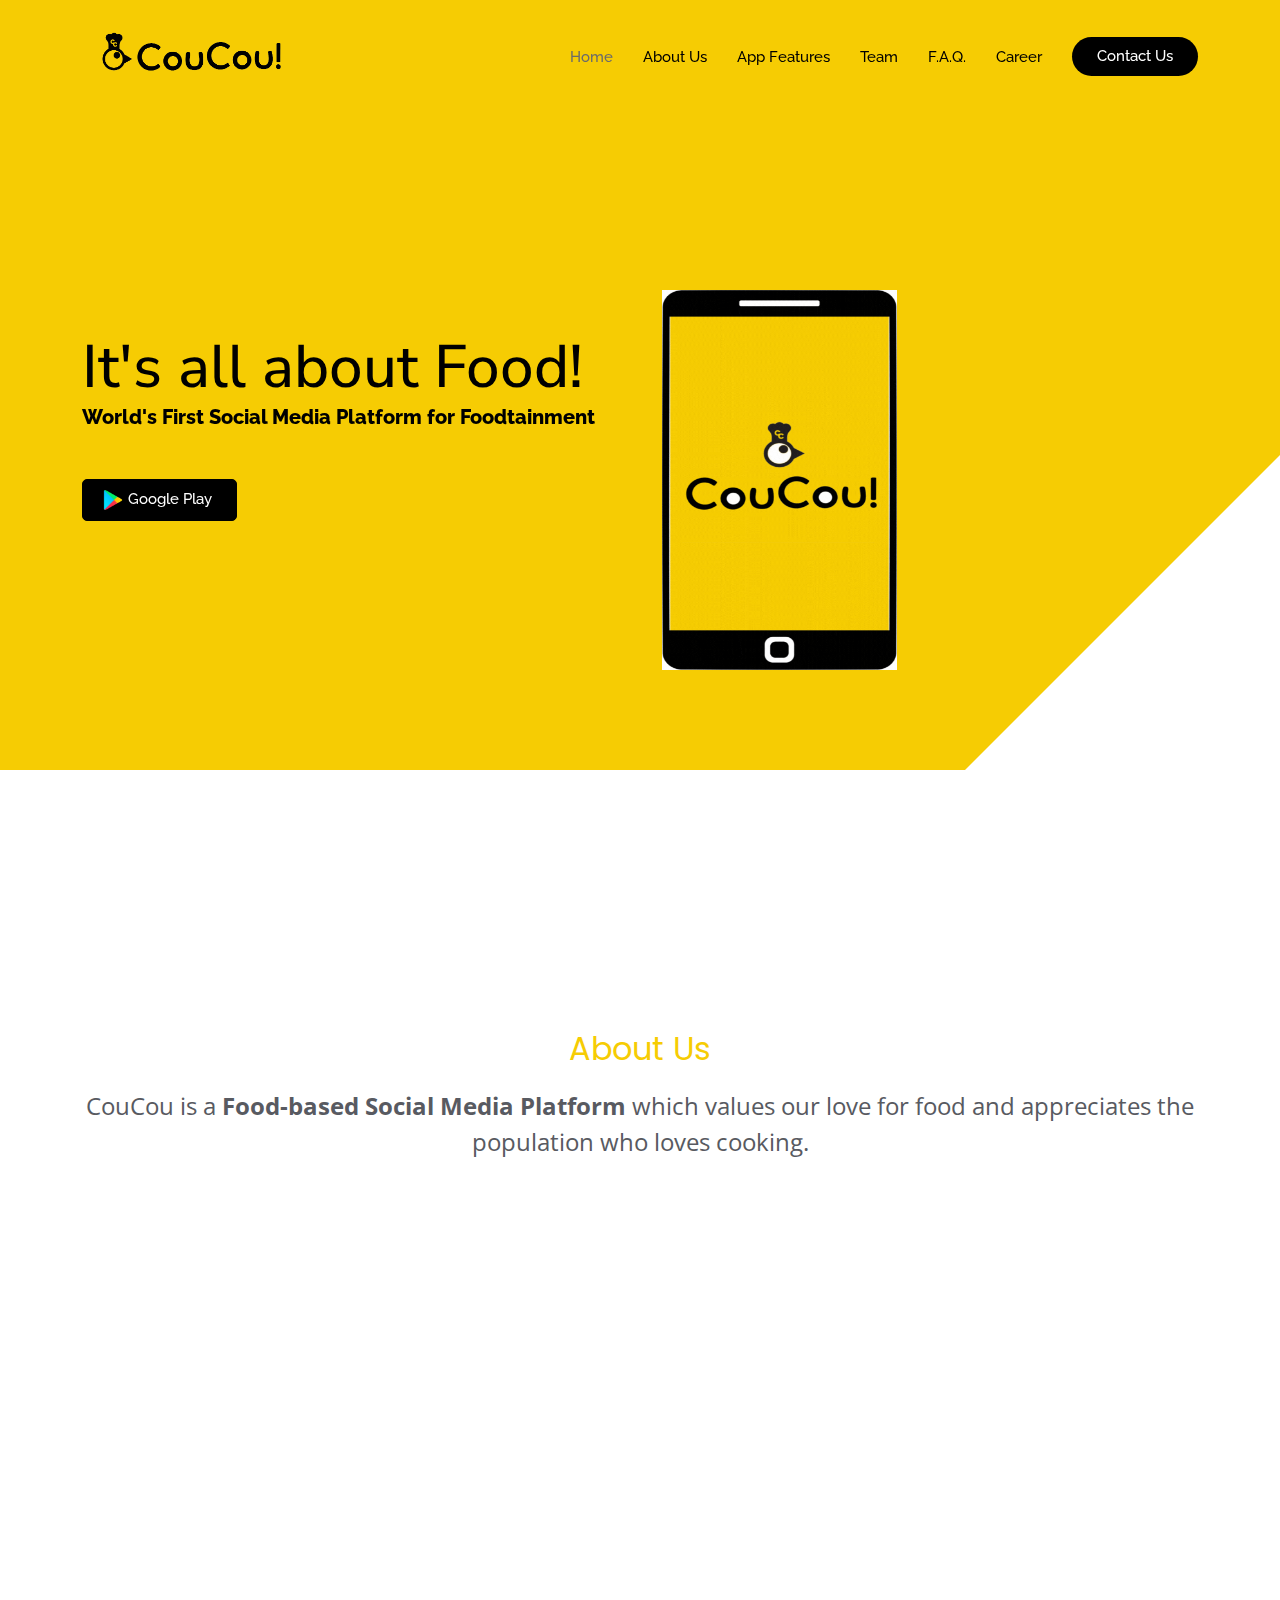
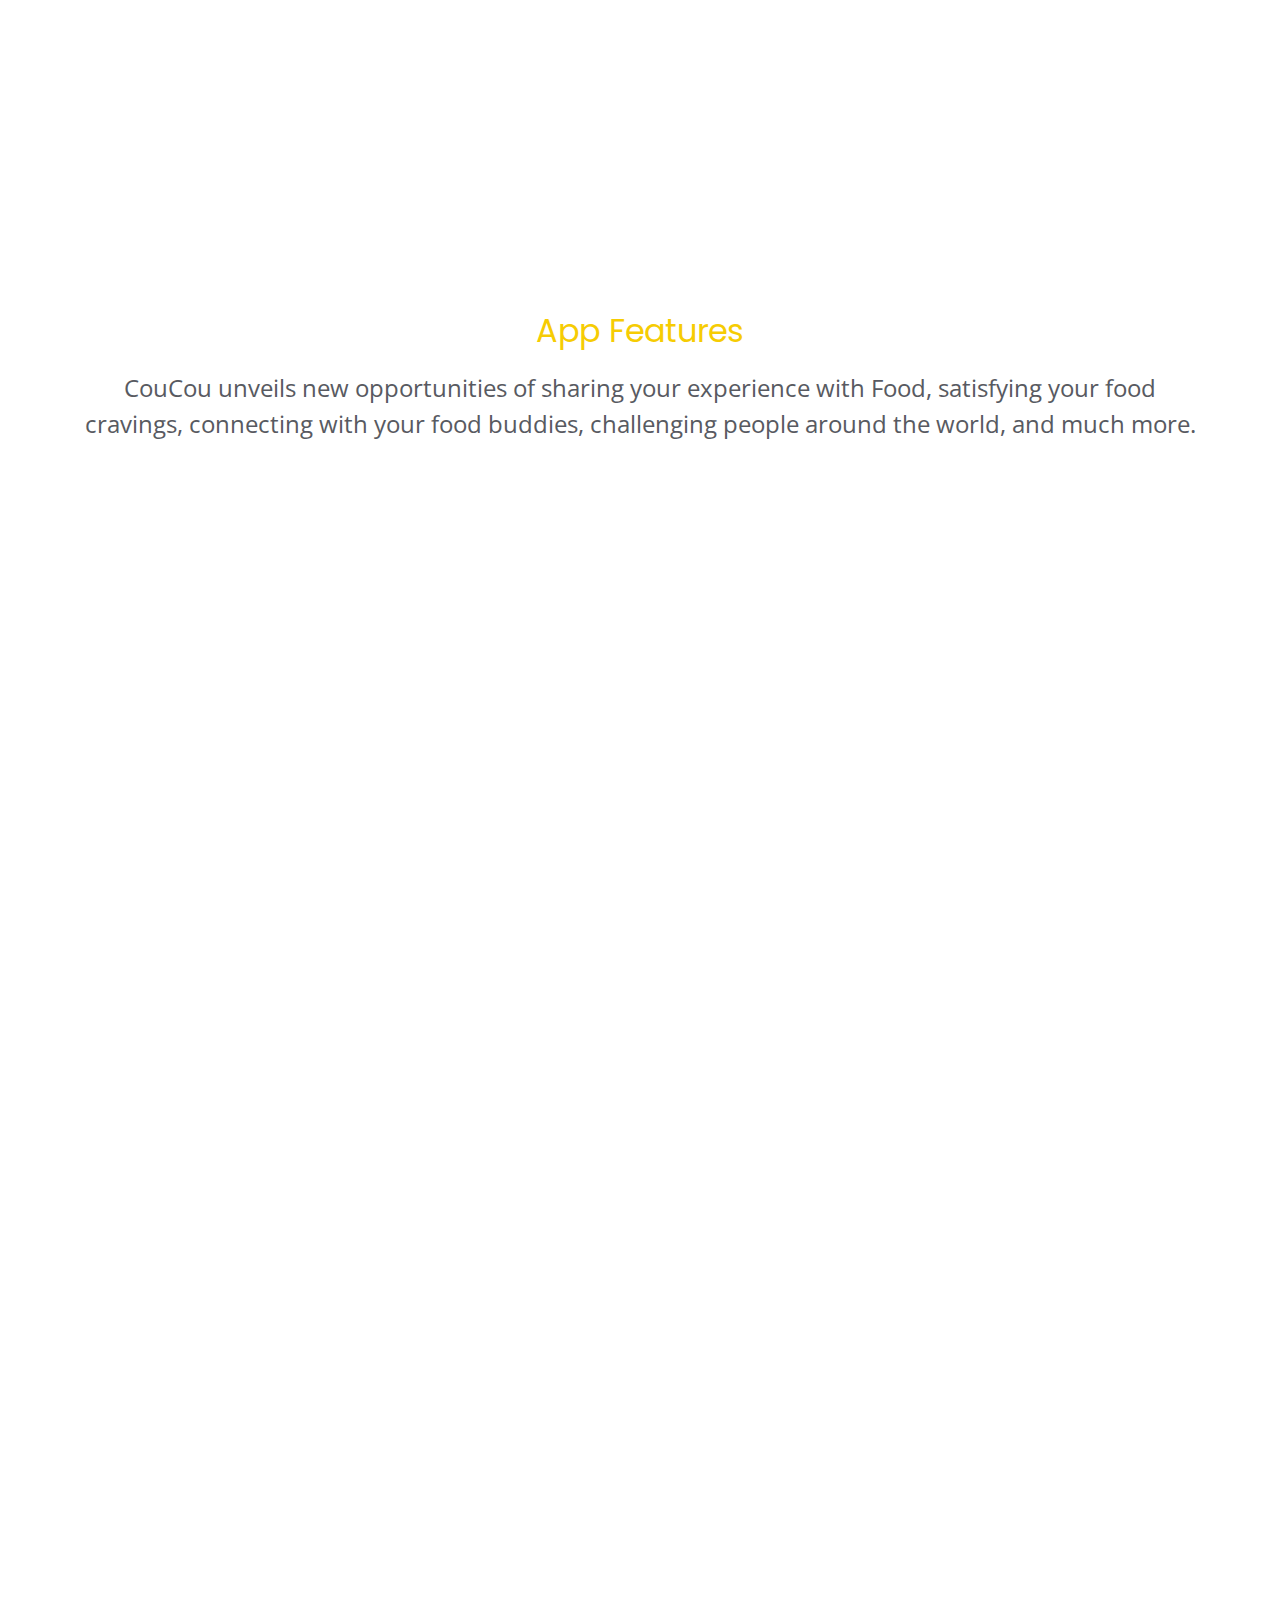
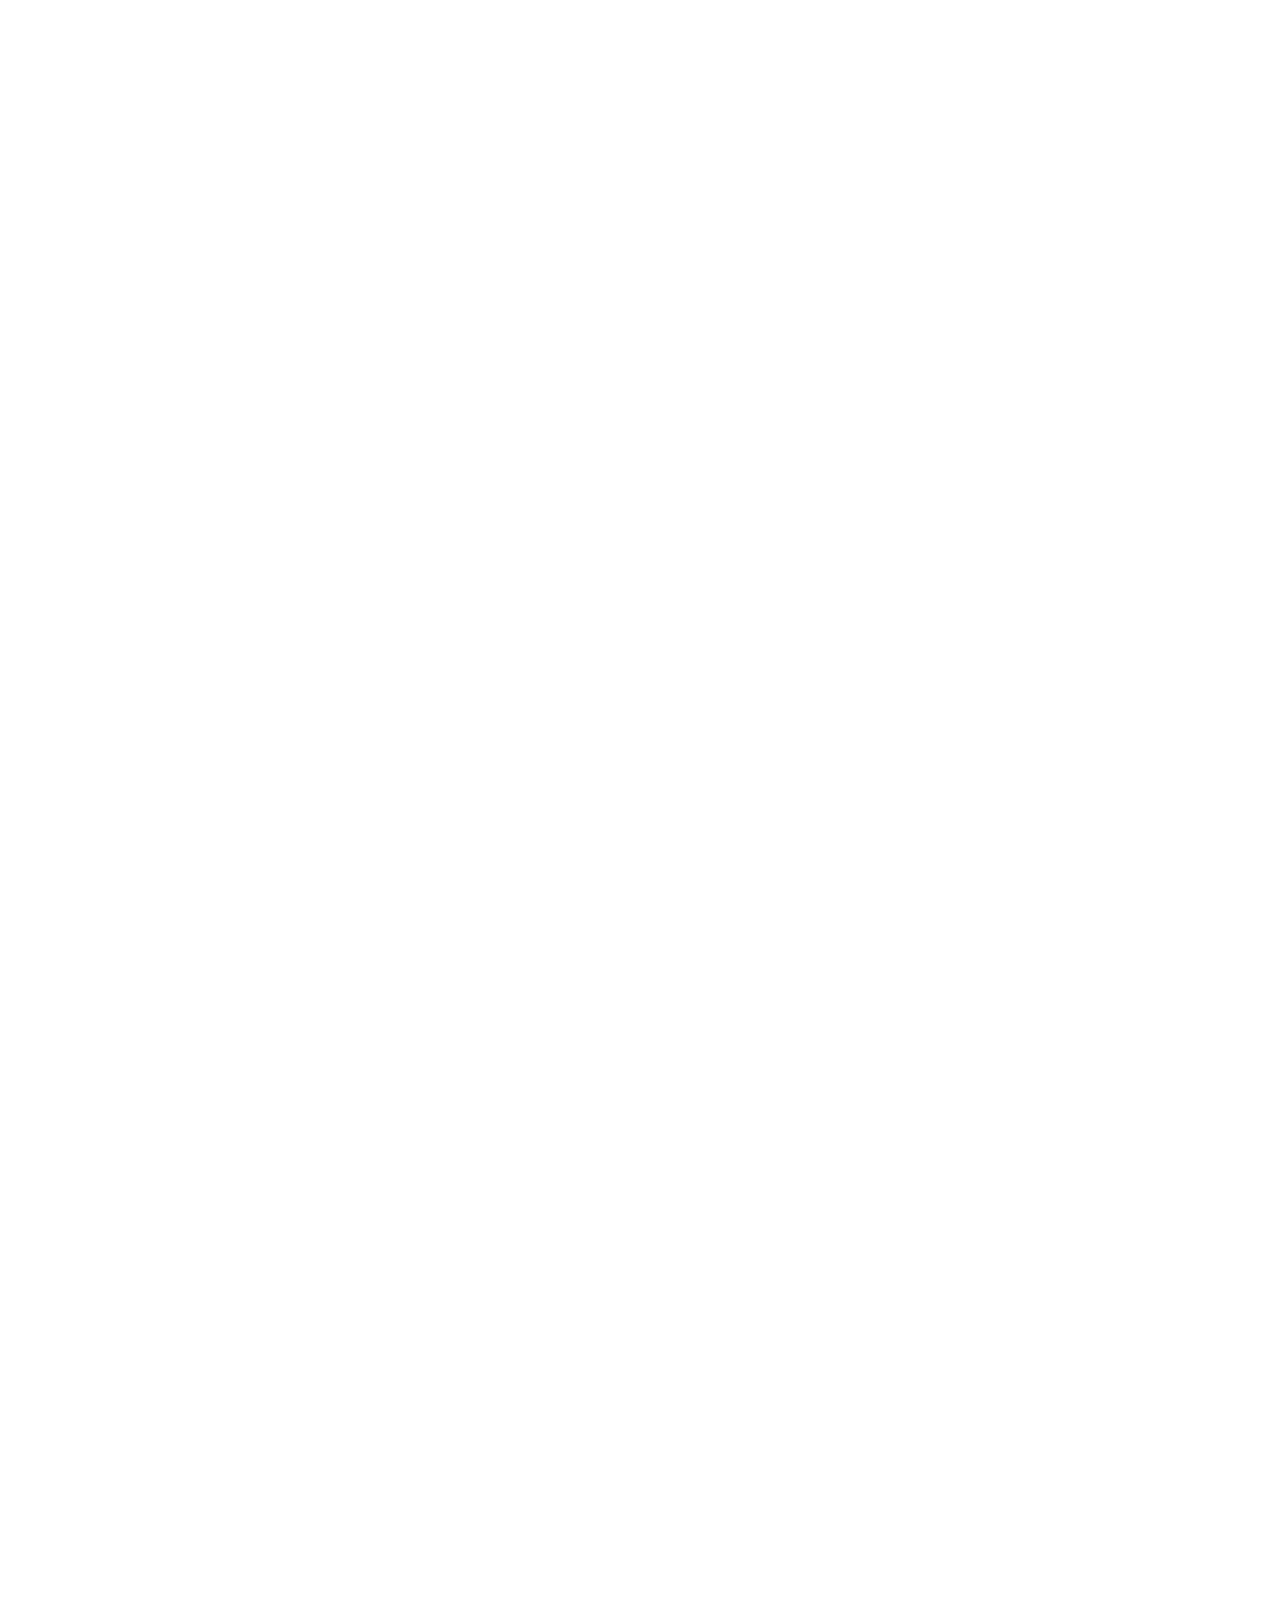
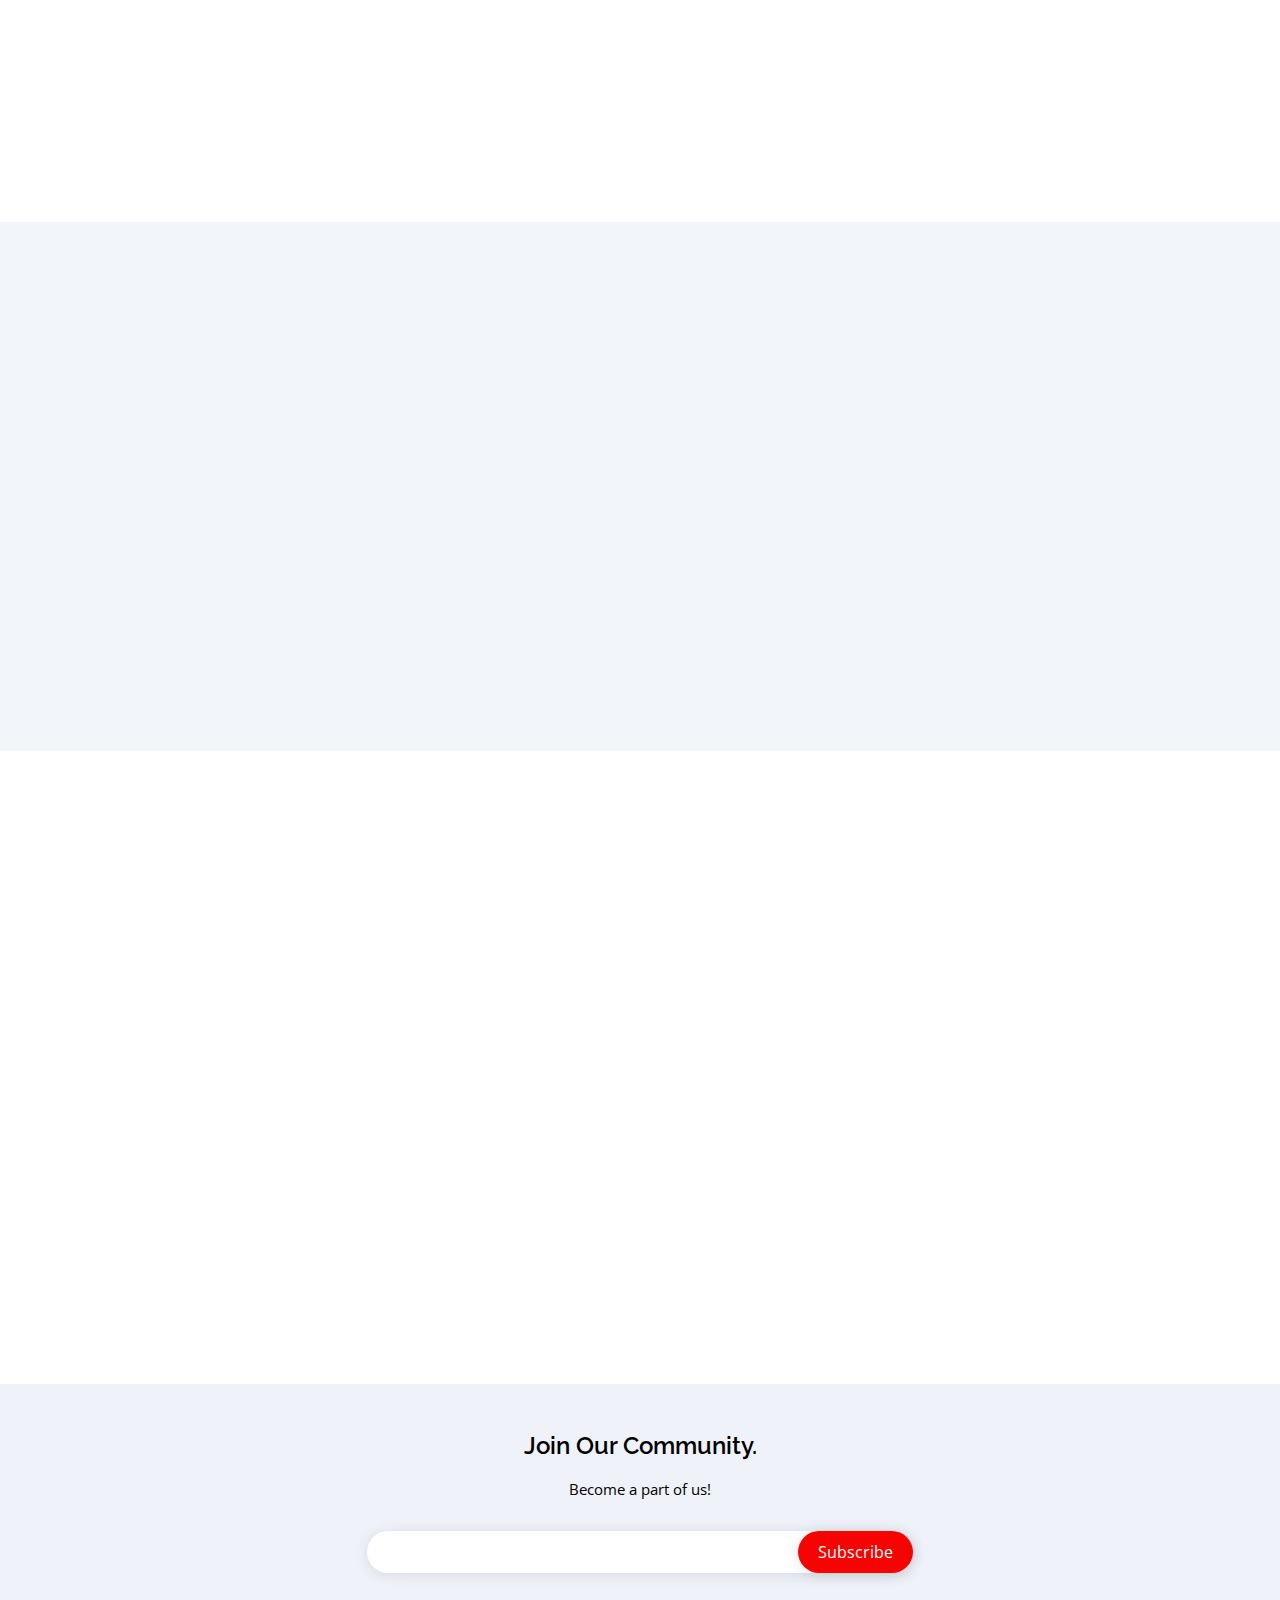
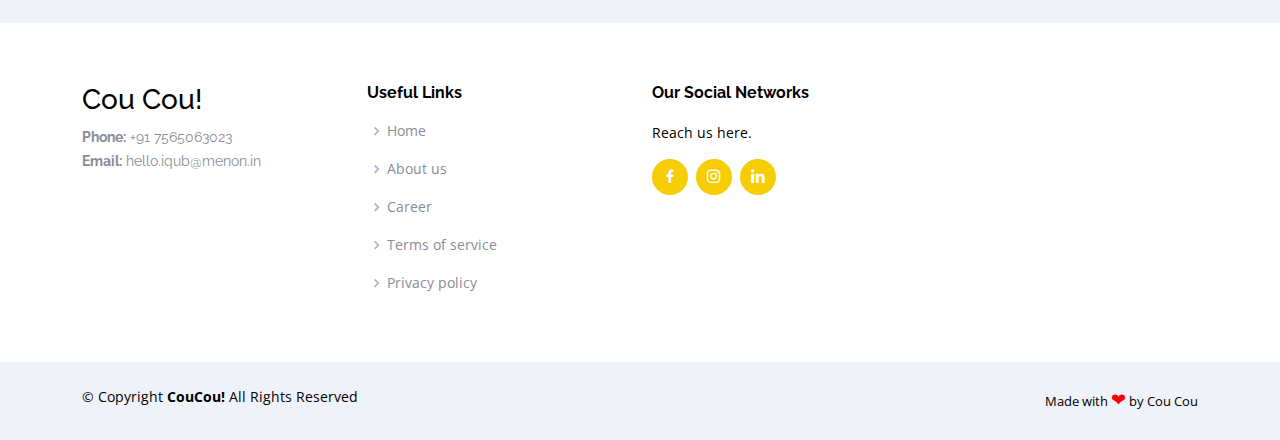
==== commit 19404563: "New website" ====
--- a/index.html
+++ b/index.html
@@ -14,17 +14,22 @@
   <link href="assets/img/apple-touch-icon.png" rel="apple-touch-icon">
 
   <!-- Google Fonts -->
-  <link href="https://fonts.googleapis.com/css?family=Open+Sans:300,300i,400,400i,600,600i,700,700i|Raleway:300,300i,400,400i,500,500i,600,600i,700,700i|Poppins:300,300i,400,400i,500,500i,600,600i,700,700i" rel="stylesheet">
-  <link href="//db.onlinewebfonts.com/c/e7e312cbe12e4955d4a071493b8b0656?family=Umba+Soft+SC+Demo" rel="stylesheet" type="text/css"/>
+  <link
+    href="https://fonts.googleapis.com/css?family=Open+Sans:300,300i,400,400i,600,600i,700,700i|Raleway:300,300i,400,400i,500,500i,600,600i,700,700i|Poppins:300,300i,400,400i,500,500i,600,600i,700,700i"
+    rel="stylesheet">
+  <link href="//db.onlinewebfonts.com/c/e7e312cbe12e4955d4a071493b8b0656?family=Umba+Soft+SC+Demo" rel="stylesheet"
+    type="text/css" />
   <link rel="preconnect" href="https://fonts.googleapis.com">
-<link rel="preconnect" href="https://fonts.gstatic.com" crossorigin>
-<link href="https://fonts.googleapis.com/css2?family=Nunito+Sans:ital,wght@0,900;1,900&display=swap" rel="stylesheet">
-<link rel="preconnect" href="https://fonts.googleapis.com">
-<link rel="preconnect" href="https://fonts.gstatic.com" crossorigin>
-<link href="https://fonts.googleapis.com/css2?family=Nunito+Sans:ital,wght@0,900;1,900&family=Nunito:wght@800&display=swap" rel="stylesheet">
-  
-
-<!-- Vendor CSS Files -->
+  <link rel="preconnect" href="https://fonts.gstatic.com" crossorigin>
+  <link href="https://fonts.googleapis.com/css2?family=Nunito+Sans:ital,wght@0,900;1,900&display=swap" rel="stylesheet">
+  <link rel="preconnect" href="https://fonts.googleapis.com">
+  <link rel="preconnect" href="https://fonts.gstatic.com" crossorigin>
+  <link
+    href="https://fonts.googleapis.com/css2?family=Nunito+Sans:ital,wght@0,900;1,900&family=Nunito:wght@800&display=swap"
+    rel="stylesheet">
+
+
+  <!-- Vendor CSS Files -->
   <link href="assets/vendor/aos/aos.css" rel="stylesheet">
   <link href="assets/vendor/bootstrap/css/bootstrap.min.css" rel="stylesheet">
   <link href="assets/vendor/bootstrap-icons/bootstrap-icons.css" rel="stylesheet">
@@ -45,7 +50,7 @@
 </head>
 
 <body>
-  
+
   <!-- ======= Header ======= -->
   <header id="header" class="fixed-top  header-transparent ">
     <div class="container d-flex align-items-center justify-content-between">
@@ -61,12 +66,14 @@
       <nav id="navbar" class="navbar">
         <ul>
           <li><a class="nav-link scrollto" href="#hero">Home</a></li>
-          <li><a class="nav-link scrollto" href="#AboutUs">About Us</a></li>
+          <li><a class="nav-link scrollto" href="./Aboutus.html">About Us</a></li>
           <li><a class="nav-link scrollto" href="#features">App Features</a></li>
           <!-- <li><a class="nav-link scrollto" href="#gallery">Gallery</a></li> -->
           <li><a class="nav-link scrollto" href="#testimonials">Team</a></li>
           <!-- <li><a class="nav-link scrollto" href="#pricing">Pricing</a></li> -->
           <li><a class="nav-link scrollto" href="#faq">F.A.Q.</a></li>
+          <li><a class="nav-link scrollto" href="#faq">Career</a></li>
+
           <!-- <li class="dropdown"><a href="#"><span>Drop Down</span> <i class="bi bi-chevron-down"></i></a>
             <ul>
               <li><a href="#">Drop Down 1</a></li>
@@ -109,60 +116,90 @@
             <div class="shadow"></div>
           </div>
         </div>
-        <div class=" col-lg-6 d-lg-flex flex-lg-column justify-content-center align-items-stretch pt-5 pt-lg-0 order-2 order-lg-1 absolute" data-aos="fade-up">
+        <div
+          class=" col-lg-6 d-lg-flex flex-lg-column justify-content-center align-items-stretch pt-5 pt-lg-0 order-2 order-lg-1 absolute"
+          data-aos="fade-up">
           <div>
             <h1>It's all about Food!</h1>
-            <h2>World's first social media platform for foodtainment</h2>
-            <a href="#" class="download-btn" style="padding-left: 20px;"><img src="./images/play-icon.png" style="height: 20px; width: 25px; padding-right: 5px;">Google Play</a>
-            <a href="#" class="download-btn"><i class="bx bxl-apple"></i> App Store</a>
-          </div>
-        </div>
-        <div class="col-lg-6 d-lg-flex flex-lg-column align-items-stretch order-1 order-lg-2 hero-img absolute" data-aos="fade-up">
-          <img src="assets/img/hero-img.png" class="img-fluid" alt="">
-        </div>
-        <div  style="margin-left: 50px; margin-top: 500px; position: absolute; ">
+            <h2>World's First Social Media Platform for Foodtainment</h2>
+            <a href="#" class="download-btn" style="padding-left: 20px;"><img src="./images/play-icon.png"
+                style="height: 20px; width: 25px; padding-right: 5px;">Google Play</a>
+            <!-- <a href="#" class="download-btn"><i class="bx bxl-apple"></i> App Store</a> -->
+          </div>
+        </div>
+        <div class="col-lg-6 d-lg-flex flex-lg-column align-items-stretch order-1 order-lg-2 hero-img absolute"
+          data-aos="fade-up">
+          <!-- <img src="assets/img/hero-img.png" class="img-fluid" alt=""> -->
+          <img src="./images/Add a subheading (365 × 673 px) (1).gif" class="img-fluid" alt="" style="height: 480px;width: 300px;padding-top: 100px;padding-left: 10px;padding-right: 10%;">
+        </div>
+        <div style="margin-left: 50px; margin-top: 500px; position: absolute; ">
+          <!-- <div style="margin-left: 10%; margin-top: 500px; position: absolute; "> -->
           <!-- <img style="width: 150px;" alt="this slowpoke moves" src="https://i-qub.github.io/CoucouWebsite/images/like-dish.gif"> -->
         </div>
 
       </div>
     </div>
-    
+
 
   </section><!-- End Hero -->
 
   <main id="main">
     <!-- ======= About Us Section ======= -->
-    <section id="AboutUs" class="AboutUs" >
+    <section id="AboutUs" class="AboutUs">
       <div class="container">
-         <div class="bg-about-1" style="margin-left: -10px; margin-top: 100px;"><img style="width: 70px;" src="./images/Copy of web illustrations.png"></div>
-        <div class="bg-about-1" style="margin-left: 130px; margin-top: 110px;"><img style="width: 70px;" src="./images/Copy of web illustrations-2.png"></div>
-        <div class="bg-about-1" style="margin-left: 30px; margin-top: 230px; "><img style="width: 70px;" src="./images/Copy of web illustrations-3.png"></div> 
-        <div class="bg-about-1" style="margin-left: 120px; margin-top: 250px; transform: rotate(-90deg)"><img style="width: 70px;" src="./images/Copy of web illustrations-4.png"></div>
-        <div class="bg-about-1" style="margin-left: 10px; margin-top: 400px; "><img style="width: 70px;" src="./images/Copy of web illustrations-5.png"></div>
-        <div class="bg-about-1" style="margin-left: 120px; margin-top: 450px; transform: rotate(-10deg);"><img style="width: 70px;" src="./images/Copy of web illustrations-6.png"></div> 
-        <div class="bg-about-1" style="margin-left: 20px; margin-top: 640px; "><img style="width: 70px;" src="./images/Copy of web illustrations-7.png"></div>
-        <div class="bg-about-1" style="margin-left: 160px; margin-top: 590px; "><img style="width: 70px;" src="./images/Copy of web illustrations-8.png"></div>
-        <div class="bg-about-1" style="margin-left: 280px; margin-top: 650px; "><img style="width: 70px;" src="./images/Copy of web illustrations-9.png"></div>
-        <div class="bg-about-1" style="margin-left: 500px; margin-top: 580px; "><img style="width: 70px;" src="./images/Copy of web illustrations-10.png"></div>
-        <div class="bg-about-1" style="margin-left: 650px; margin-top: 630px; "><img style="width: 70px;" src="./images/Copy of web illustrations-11.png"></div>
-        <div class="bg-about-1" style="margin-left: 800px; margin-top: 580px; "><img style="width: 70px;" src="./images/Copy of web illustrations-12.png"></div>
-        <div class="bg-about-1" style="margin-left: 1000px; margin-top: 580px; "><img style="width: 70px;" src="./images/Copy of web illustrations-13.png"></div>
-        <div class="bg-about-1" style="margin-left: 1050px; margin-top: 470px; "><img style="width: 70px;" src="./images/Copy of web illustrations-14.png"></div>
-        <div class="bg-about-1" style="margin-left: 900px; margin-top: 400px; "><img style="width: 100px;" src="./images/Copy of web illustrations-15.png"></div>
-        <div class="bg-about-1" style="margin-left: 1050px; margin-top: 300px; "><img style="width: 70px;" src="./images/Copy of web illustrations-16.png"></div>
-        <div class="bg-about-1" style="margin-left: 950px; margin-top: 230px; "><img style="width: 85px;" src="./images/Copy of web illustrations-17.png"></div>
-        <div class="bg-about-1" style="margin-left: 1050px; margin-top: 170px; "><img style="width: 70px;" src="./images/Copy of web illustrations-18.png"></div>
-        <div class="bg-about-1" style="margin-left: 900px; margin-top: 130px; "><img style="width: 70px;" src="./images/Copy of web illustrations-19.png"></div>
-
         <div class="section-title">
           <h2>About Us</h2>
-          <p style="font-size: x-large; font-weight: 400;">Cou Cou is a Food-based social media platform which values our love for food and brings appreciation to the population who loves cooking.</p>
-        </div>
-        <div data-aos="fade-up" style="height: 300px; text-align:center">
-          <img style="height: 350px;" src="./images/about-img.png" class="img-fluid" alt="">
+          <p style="font-size: x-large; font-weight: 400;">CouCou is a <b>Food-based Social Media Platform</b> which values
+            our love for food and appreciates the population who loves cooking.</p>
+        </div>
+        <div class ="img_container">
+
+          <!-- <div class="bg-about-1" style="margin-left: 1%; margin-top: 40%;"><img style="width: 50px;"
+              src="./images/Copy of web illustrations.png"></div>
+          <div class="bg-about-1" style="margin-left: 130px; margin-top: 110px;"><img style="width: 70px;"
+              src="./images/Copy of web illustrations-2.png"></div>
+          <div class="bg-about-1" style="margin-left: 30px; margin-top: 230px; "><img style="width: 70px;"
+              src="./images/Copy of web illustrations-3.png"></div>
+          <div class="bg-about-1" style="margin-left: 120px; margin-top: 250px; transform: rotate(-90deg)"><img
+              style="width: 70px;" src="./images/Copy of web illustrations-4.png"></div>
+          <div class="bg-about-1" style="margin-left: 10px; margin-top: 400px; "><img style="width: 70px;"
+              src="./images/Copy of web illustrations-5.png"></div>
+          <div class="bg-about-1" style="margin-left: 120px; margin-top: 450px; transform: rotate(-10deg);"><img
+              style="width: 70px;" src="./images/Copy of web illustrations-6.png"></div>
+          <div class="bg-about-1" style="margin-left: 20px; margin-top: 640px; "><img style="width: 70px;"
+              src="./images/Copy of web illustrations-7.png"></div>
+          <div class="bg-about-1" style="margin-left: 160px; margin-top: 590px; "><img style="width: 70px;"
+              src="./images/Copy of web illustrations-8.png"></div>
+          <div class="bg-about-1" style="margin-left: 280px; margin-top: 650px; "><img style="width: 70px;"
+              src="./images/Copy of web illustrations-9.png"></div> -->
+          <!-- <div class="bg-about-1" style="margin-left: 500px; margin-top: 580px; "><img style="width: 70px;"
+              src="./images/Copy of web illustrations-10.png"></div>
+          <div class="bg-about-1" style="margin-left: 650px; margin-top: 630px; "><img style="width: 70px;"
+              src="./images/Copy of web illustrations-11.png"></div>
+          <div class="bg-about-1" style="margin-left: 800px; margin-top: 580px; "><img style="width: 70px;"
+              src="./images/Copy of web illustrations-12.png"></div>
+          <div class="bg-about-1" style="margin-left: 1000px; margin-top: 580px; "><img style="width: 70px;"
+              src="./images/Copy of web illustrations-13.png"></div>
+          <div class="bg-about-1" style="margin-left: 1050px; margin-top: 470px; "><img style="width: 70px;"
+              src="./images/Copy of web illustrations-14.png"></div>
+          <div class="bg-about-1" style="margin-left: 900px; margin-top: 400px; "><img style="width: 100px;"
+              src="./images/Copy of web illustrations-15.png"></div>
+          <div class="bg-about-1" style="margin-left: 1050px; margin-top: 300px; "><img style="width: 70px;"
+              src="./images/Copy of web illustrations-16.png"></div>
+          <div class="bg-about-1" style="margin-left: 950px; margin-top: 230px; "><img style="width: 85px;"
+              src="./images/Copy of web illustrations-17.png"></div>
+          <div class="bg-about-1" style="margin-left: 1050px; margin-top: 170px; "><img style="width: 70px;"
+              src="./images/Copy of web illustrations-18.png"></div>
+          <div class="bg-about-1" style="margin-left: 900px; margin-top: 130px; "><img style="width: 70px;"
+              src="./images/Copy of web illustrations-19.png"></div> -->
+        </div> 
+
+        
+        <div data-aos="fade-up" style="width: 100%; text-align:center">
+          <img style="width: 100%;" src="./images/Untitled (1).png " class="img-fluid" alt="">
         </div>
         <div class="section-title">
-          <!-- <p>Magnam dolores commodi suscipit. Necessitatibus eius consequatur ex aliquid fuga eum quidem. Sit sint consectetur velit. Quisquam quos quisquam cupiditate. Et nemo qui impedit suscipit alias ea. Quia fugiat sit in iste officiis commodi quidem hic quas.</p> -->
+           <!-- <p>Magnam dolores commodi suscipit. Necessitatibus eius consequatur ex aliquid fuga eum quidem. Sit sint consectetur velit. Quisquam quos quisquam cupiditate. Et nemo qui impedit suscipit alias ea. Quia fugiat sit in iste officiis commodi quidem hic quas.</p> -->
         </div>
         <br>
         <br>
@@ -176,7 +213,8 @@
 
         <div class="section-title">
           <h2>App Features</h2>
-          <p style="font-size: x-large; font-weight: 400;">Cou Cou opens up new oppertunites to share your experience with Food, satisfy your food cravings, connect with your friends, food challenges, rewards and more.</p>
+          <p style="font-size: x-large; font-weight: 400;">CouCou unveils new opportunities of sharing your experience
+            with Food, satisfying your food cravings, connecting with your food buddies, challenging people around the world, and much more.</p>
         </div>
 
         <div class="row no-gutters" style="padding-right: 50px ;">
@@ -186,23 +224,26 @@
                 <div class="col-md-6 icon-box" data-aos="fade-up">
                   <i class="bi bi-collection-play-fill"></i>
                   <h4>Entertainment</h4>
-                  <p>Upload, Download and share your favourite food reels. Learn to cook.<br> Watch expert's secret dishes.<br>Enhance your cooking skill.</p>
+                  <p>Upload, Download and share your favourite food reels. Learn to cook.<br> Watch expert's secret
+                    dishes.<br>Enhance your cooking skill.</p>
                 </div>
                 <div class="col-md-6 icon-box" data-aos="fade-up" data-aos-delay="100">
                   <i class="bi bi-stopwatch-fill"></i>
-                  <h4>Food Challenges</h4>
+                  <h4>Hai Himmat? Laga Bet!</h4>
                   <p>Your recipe's the best.<br>Challenge your friends, know your level!</p>
                 </div>
                 <div class="col-md-6 icon-box" data-aos="fade-up" data-aos-delay="200">
                   <i class="bi bi-cart4"></i>
                   <h4>Hungry? Order Now</h4>
-                  <p>No need to wait!<br> your food is just one click away.<br>Order the food you love, while watching it.</p>
+                  <p>No need to wait!<br> your food is just one click away.<br>Order the food you love, while watching
+                    it.</p>
                 </div>
                 <div class="col-md-6 icon-box" data-aos="fade-up" data-aos-delay="300">
                   <i class="bi bi-cash-coin"></i>
-                  <h4>Rewards</h4>
-                  <p>Win rewards and get discount coupons on your order. Fill your bag with coupons and eat for free.</p>
-                </div> 
+                  <h4>Cou Cou Coukies</h4>
+                  <p>Participate in Polls, the more questions you answer, the more discounts you get. So, fill your bag with coupons and eat for free.
+                  </p>
+                </div>
                 <!-- <div class="col-md-6 icon-box" data-aos="fade-up" data-aos-delay="400">
                   <i class="bx bx-atom"></i>
                   <h4>Molestiae dolor</h4>
@@ -216,7 +257,8 @@
               </div>
             </div>
           </div>
-          <div class="image col-xl-5 d-flex align-items-stretch justify-content-center order-1 order-lg-2" data-aos="fade-left" data-aos-delay="100">
+          <div class="image col-xl-5 d-flex align-items-stretch justify-content-center order-1 order-lg-2"
+            data-aos="fade-left" data-aos-delay="100">
             <img src="./images/web illustrations1.gif" class="img-fluid" alt="" height="600px">
             <!-- <video width="620" height="500" autoplay loop>
               <source src="./images/feature1.mp4" type="video/mp4">
@@ -246,12 +288,14 @@
             </p>
             <ul>
               <li><i class="bi bi-check"></i> Includes food reels, reactions, sharing, downloads.</li>
-              <li><i class="bi bi-check"></i> Learn cooking through food recipe videos become master chef of your home.</li>
+              <li><i class="bi bi-check"></i> Learn cooking through food recipe videos become master chef of your home.
+              </li>
               <li><i class="bi bi-check"></i> Get more likes and increase your popularity through food.</li>
               <li><i class="bi bi-check"></i> Love cooking? make food reels and spread your love.</li>
             </ul>
             <p>
-              Learn cooking through food recipe videos become master chef of your home.Get more likes and increase your popularity through food.
+              Learn cooking through food recipe videos become master chef of your home.Get more likes and increase your
+              popularity through food.
             </p>
           </div>
         </div>
@@ -265,16 +309,18 @@
             </video> -->
           </div>
           <div class="col-md-8 pt-5 order-2 order-md-1" data-aos="fade-up" style="padding-right: 100px;">
-            <h3>Food Challenges</h3>
+            <h3>Crazy Challenges</h3>
             <p class="fst-italic">
               Keep the entho! Challenge your friends, compete and enhance your skill.
             </p>
             <p>
-              Food challenges like spicy food challenge, Giant thali challenge, street food challenge, Different country food challenge.
+              Food challenges like spicy food challenge, Giant thali challenge, street food challenge, Different country
+              food challenge.
             </p>
             <p>
-              Food challenge for making friends, helping people, knowing your level, enhancing your skill. Challenge now! win prizes 
-              get rewards and increse your followers.
+              Food challenge for making friends, helping people, knowing your level, enhancing your skill. Challenge
+              now! win prizes
+              get rewards and increase your followers.
             </p>
           </div>
         </div>
@@ -288,37 +334,39 @@
           </div>
           <div class="col-md-8 pt-5" data-aos="fade-up" style="padding-left:200px">
             <h3>Hungry?</h3>
-            <p>Hungry? why wait order now.</p>
+            <p>Hungry? Don't wait, order now!</p>
             <ul>
               <li><i class="bi bi-check"></i> Get the food you like.</li>
-              <li><i class="bi bi-check"></i> Connect to the user directly and negotiate about the food.</li>
+              <li><i class="bi bi-check"></i> Connect to the user directly through our chat feature.</li>
               <li><i class="bi bi-check"></i> Satisfy your craving in no time and less money.</li>
             </ul>
             <p>
-             Cou Cou provides order and delivery feature.
+              Cou Cou provides order and delivery feature.
             </p>
             <p>
-              Cou Cou take care of your cravings and gets you the food in safe way.
-            </p>
-          </div>
-        </div> 
+              Cou Cou takes care of your cravings and gets you the food in a safer way.
+            </p>
+          </div>
+        </div>
 
         <div class="row content">
           <div class="col-md-4 order-1 order-md-2" data-aos="fade-left">
-            <img src="./images/web illustrations5.gif" class="img-fluid" alt="" style="height:480px;">
+            <img src="./images/web illustrations51.gif" class="img-fluid" alt="" style="height:480px;">
           </div>
           <div class="col-md-8 pt-5 order-2 order-md-1" data-aos="fade-up" style="padding-right: 100px;">
-            <h3>Rewards</h3>
+            <h3>Exciting Rewards</h3>
             <p class="fst-italic">
-              Get fantastic coupons just be uploading and sharing reels.
+              Get Cou Cou coukies just by uploading and sharing reels.
             </p>
             <p>
-              Having the reward coupons you can get discount on food you are ordering!
+              These coukies carry amazing discounts. 
             </p>
             <ul>
-              <li><i class="bi bi-check"></i> Get exciting rewards on every post you share.</li>
-              <li><i class="bi bi-check"></i> Enjoy your favourite food for free.</li>
-              <li><i class="bi bi-check"></i> Help your friends to get free food.</li>
+              <li><i class="bi bi-check"></i> Get exciting coukies on every post you share.</li>
+              <li><i class="bi bi-check"></i> Right or Wrong, share your opinions by engaging in polls. Because your opinions matter.
+                <br>just kidding, you get coukies.</li>
+              <li><i class="bi bi-check"></i> Enjoy your favourite food at discounted price.</li>
+              <!-- <li><i class="bi bi-check"></i> Help your friends to get free food.</li> -->
             </ul>
           </div>
         </div>
@@ -340,7 +388,7 @@
       <div class="container-fluid" data-aos="fade-up">
         <div class="gallery-slider swiper">
           <div class="swiper-wrapper">
-            <div class="swiper-slide"><a href="assets/img/gallery/gallery-1.png" class="gallery-lightbox" data-gall="gallery-carousel"><img src="assets/img/gallery/gallery-1.png" class="img-fluid" alt=""></a></div>
+            <div class="swiper-slide"><a href="assets/img/Newgallery/startpage.jpg" class="gallery-lightbox" data-gall="gallery-carousel"><img src="assets/img/Newgallery/startpage.jpg" class="img-fluid" alt=""></a></div>
             <div class="swiper-slide"><a href="assets/img/gallery/gallery-2.png" class="gallery-lightbox" data-gall="gallery-carousel"><img src="assets/img/gallery/gallery-2.png" class="img-fluid" alt=""></a></div>
             <div class="swiper-slide"><a href="assets/img/gallery/gallery-3.png" class="gallery-lightbox" data-gall="gallery-carousel"><img src="assets/img/gallery/gallery-3.png" class="img-fluid" alt=""></a></div>
             <div class="swiper-slide"><a href="assets/img/gallery/gallery-4.png" class="gallery-lightbox" data-gall="gallery-carousel"><img src="assets/img/gallery/gallery-4.png" class="img-fluid" alt=""></a></div>
@@ -357,10 +405,11 @@
         </div>
 
       </div>
-    </section>End Gallery Section -->
+    </section> -->
+    <!-- End Gallery Section -->
 
     <!-- ======= Testimonials Section ======= -->
-    <section id="testimonials" class="testimonials section-bg">
+    <!-- <section id="testimonials" class="testimonials section-bg">
       <div class="container" data-aos="fade-up">
 
         <div class="section-title">
@@ -371,7 +420,7 @@
         <div class="testimonials-slider swiper" data-aos="fade-up" data-aos-delay="100">
           <div class="swiper-wrapper">
 
-            <!-- <div class="swiper-slide">
+            <div class="swiper-slide">
               <div class="testimonial-item">
                 <img src="assets/img/testimonials/testimonials-1.jpg" class="testimonial-img" alt="">
                 <h3>Divya Menon</h3>
@@ -382,7 +431,7 @@
                   <i class="bx bxs-quote-alt-right quote-icon-right"></i>
                 </p>
               </div>
-            </div> -->
+            </div>
 
             <div class="swiper-slide">
               <div class="testimonial-item">
@@ -391,7 +440,8 @@
                 <h4>Designer</h4>
                 <p>
                   <i class="bx bxs-quote-alt-left quote-icon-left"></i>
-                  Export tempor illum tamen malis malis eram quae irure esse labore quem cillum quid cillum eram malis quorum velit fore eram velit sunt aliqua noster fugiat irure amet legam anim culpa.
+                  Export tempor illum tamen malis malis eram quae irure esse labore quem cillum quid cillum eram malis
+                  quorum velit fore eram velit sunt aliqua noster fugiat irure amet legam anim culpa.
                   <i class="bx bxs-quote-alt-right quote-icon-right"></i>
                 </p>
               </div>
@@ -404,7 +454,8 @@
                 <h4>Manager</h4>
                 <p>
                   <i class="bx bxs-quote-alt-left quote-icon-left"></i>
-                  Enim nisi quem export duis labore cillum quae magna enim sint quorum nulla quem veniam duis minim tempor labore quem eram duis noster aute amet eram fore quis sint minim.
+                  Enim nisi quem export duis labore cillum quae magna enim sint quorum nulla quem veniam duis minim
+                  tempor labore quem eram duis noster aute amet eram fore quis sint minim.
                   <i class="bx bxs-quote-alt-right quote-icon-right"></i>
                 </p>
               </div>
@@ -417,7 +468,8 @@
                 <h4>Technical Executive</h4>
                 <p>
                   <i class="bx bxs-quote-alt-left quote-icon-left"></i>
-                  Fugiat enim eram quae cillum dolore dolor amet nulla culpa multos export minim fugiat minim velit minim dolor enim duis veniam ipsum anim magna sunt elit fore quem dolore labore illum veniam.
+                  Fugiat enim eram quae cillum dolore dolor amet nulla culpa multos export minim fugiat minim velit
+                  minim dolor enim duis veniam ipsum anim magna sunt elit fore quem dolore labore illum veniam.
                   <i class="bx bxs-quote-alt-right quote-icon-right"></i>
                 </p>
               </div>
@@ -430,7 +482,8 @@
                 <h4>Graphic Designer</h4>
                 <p>
                   <i class="bx bxs-quote-alt-left quote-icon-left"></i>
-                  Quis quorum aliqua sint quem legam fore sunt eram irure aliqua veniam tempor noster veniam enim culpa labore duis sunt culpa nulla illum cillum fugiat legam esse veniam culpa fore nisi cillum quid.
+                  Quis quorum aliqua sint quem legam fore sunt eram irure aliqua veniam tempor noster veniam enim culpa
+                  labore duis sunt culpa nulla illum cillum fugiat legam esse veniam culpa fore nisi cillum quid.
                   <i class="bx bxs-quote-alt-right quote-icon-right"></i>
                 </p>
               </div>
@@ -443,7 +496,8 @@
                 <h4>Front-End Developer</h4>
                 <p>
                   <i class="bx bxs-quote-alt-left quote-icon-left"></i>
-                  Quis quorum aliqua sint quem legam fore sunt eram irure aliqua veniam tempor noster veniam enim culpa labore duis sunt culpa nulla illum cillum fugiat legam esse veniam culpa fore nisi cillum quid.
+                  Quis quorum aliqua sint quem legam fore sunt eram irure aliqua veniam tempor noster veniam enim culpa
+                  labore duis sunt culpa nulla illum cillum fugiat legam esse veniam culpa fore nisi cillum quid.
                   <i class="bx bxs-quote-alt-right quote-icon-right"></i>
                 </p>
               </div>
@@ -453,10 +507,11 @@
               <div class="testimonial-item">
                 <img src="assets/img/testimonials/testimonials-6.jpg" class="testimonial-img" alt="">
                 <h3>Somnath</h3>
-                <h4>Freelancer</h4>
+                <h4>Back-end Developer</h4>
                 <p>
                   <i class="bx bxs-quote-alt-left quote-icon-left"></i>
-                  Quis quorum aliqua sint quem legam fore sunt eram irure aliqua veniam tempor noster veniam enim culpa labore duis sunt culpa nulla illum cillum fugiat legam esse veniam culpa fore nisi cillum quid.
+                  Quis quorum aliqua sint quem legam fore sunt eram irure aliqua veniam tempor noster veniam enim culpa
+                  labore duis sunt culpa nulla illum cillum fugiat legam esse veniam culpa fore nisi cillum quid.
                   <i class="bx bxs-quote-alt-right quote-icon-right"></i>
                 </p>
               </div>
@@ -469,7 +524,8 @@
                 <h4>Lead Developer</h4>
                 <p>
                   <i class="bx bxs-quote-alt-left quote-icon-left"></i>
-                  Quis quorum aliqua sint quem legam fore sunt eram irure aliqua veniam tempor noster veniam enim culpa labore duis sunt culpa nulla illum cillum fugiat legam esse veniam culpa fore nisi cillum quid.
+                  Quis quorum aliqua sint quem legam fore sunt eram irure aliqua veniam tempor noster veniam enim culpa
+                  labore duis sunt culpa nulla illum cillum fugiat legam esse veniam culpa fore nisi cillum quid.
                   <i class="bx bxs-quote-alt-right quote-icon-right"></i>
                 </p>
               </div>
@@ -480,7 +536,9 @@
         </div>
 
       </div>
-    </section><!-- End Testimonials Section -->
+    </section> -->
+    
+    <!-- End Testimonials Section -->
 
     <!-- ======= Pricing Section ======= -->
     <!-- <section id="pricing" class="pricing">
@@ -545,53 +603,66 @@
         <div class="section-title">
 
           <h2>Frequently Asked Questions</h2>
-          <p>Select from the following list of Technical FAQs. Browse through FAQs to find answers to commonly raised questions. If you're new to website, we encourage you to read through the relevant articles.</p>
+          <p>Select from the following list of Technical FAQs. Browse through FAQs to find answers to commonly raised
+            questions. If you're new to website, we encourage you to read through the relevant articles.</p>
         </div>
 
         <div class="accordion-list">
           <ul>
             <li data-aos="fade-up">
-              <i class="bx bx-help-circle icon-help"></i> <a data-bs-toggle="collapse" class="collapse" data-bs-target="#accordion-list-1">How can I sell my food on online platform? <i class="bx bx-chevron-down icon-show"></i><i class="bx bx-chevron-up icon-close"></i></a>
+              <i class="bx bx-help-circle icon-help"></i> <a data-bs-toggle="collapse" class="collapse"
+                data-bs-target="#accordion-list-1">How can I sell my food on online platform? <i
+                  class="bx bx-chevron-down icon-show"></i><i class="bx bx-chevron-up icon-close"></i></a>
               <div id="accordion-list-1" class="collapse show" data-bs-parent=".accordion-list">
                 <p>
-                  Feugiat pretium nibh ipsum consequat. Tempus iaculis urna id volutpat lacus laoreet non curabitur gravida. Venenatis lectus magna fringilla urna porttitor rhoncus dolor purus non.
+                 You can order through the Order Now button in the Hungry section and your item will be added to the cart.
                 </p>
               </div>
             </li>
 
             <li data-aos="fade-up" data-aos-delay="100">
-              <i class="bx bx-help-circle icon-help"></i> <a data-bs-toggle="collapse" data-bs-target="#accordion-list-2" class="collapsed">What do I do if I never recieved my order? <i class="bx bx-chevron-down icon-show"></i><i class="bx bx-chevron-up icon-close"></i></a>
+              <i class="bx bx-help-circle icon-help"></i> <a data-bs-toggle="collapse"
+                data-bs-target="#accordion-list-2" class="collapsed">What do I do if I never received my order? <i
+                  class="bx bx-chevron-down icon-show"></i><i class="bx bx-chevron-up icon-close"></i></a>
               <div id="accordion-list-2" class="collapse" data-bs-parent=".accordion-list">
                 <p>
-                  Dolor sit amet consectetur adipiscing elit pellentesque habitant morbi. Id interdum velit laoreet id donec ultrices. Fringilla phasellus faucibus scelerisque eleifend donec pretium. Est pellentesque elit ullamcorper dignissim. Mauris ultrices eros in cursus turpis massa tincidunt dui.
+                  Our customer care team is available round the clock. You can contact us on 7845872.
                 </p>
               </div>
             </li>
 
             <li data-aos="fade-up" data-aos-delay="200">
-              <i class="bx bx-help-circle icon-help"></i> <a data-bs-toggle="collapse" data-bs-target="#accordion-list-3" class="collapsed">When will I recieve my order? <i class="bx bx-chevron-down icon-show"></i><i class="bx bx-chevron-up icon-close"></i></a>
+              <i class="bx bx-help-circle icon-help"></i> <a data-bs-toggle="collapse"
+                data-bs-target="#accordion-list-3" class="collapsed">When will I receive my order? <i
+                  class="bx bx-chevron-down icon-show"></i><i class="bx bx-chevron-up icon-close"></i></a>
               <div id="accordion-list-3" class="collapse" data-bs-parent=".accordion-list">
                 <p>
-                  Eleifend mi in nulla posuere sollicitudin aliquam ultrices sagittis orci. Faucibus pulvinar elementum integer enim. Sem nulla pharetra diam sit amet nisl suscipit. Rutrum tellus pellentesque eu tincidunt. Lectus urna duis convallis convallis tellus. Urna molestie at elementum eu facilisis sed odio morbi quis
+                  An approximate delivery date is provided for each product. Although every attempt is being made to deliver the goods by the deadline, 
+                  courier delays are inevitable due to factors including availability and holiday seasons. 
+                  To prevent any unwarranted delays, these variables are continuously tracked.
                 </p>
               </div>
             </li>
 
-            <li data-aos="fade-up" data-aos-delay="300">
-              <i class="bx bx-help-circle icon-help"></i> <a data-bs-toggle="collapse" data-bs-target="#accordion-list-4" class="collapsed">How do I make sure that food I ordered is safe? <i class="bx bx-chevron-down icon-show"></i><i class="bx bx-chevron-up icon-close"></i></a>
+            <!-- <li data-aos="fade-up" data-aos-delay="300">
+              <i class="bx bx-help-circle icon-help"></i> <a data-bs-toggle="collapse"
+                data-bs-target="#accordion-list-4" class="collapsed">How do I make sure that the food I ordered is safe? <i
+                  class="bx bx-chevron-down icon-show"></i><i class="bx bx-chevron-up icon-close"></i></a>
               <div id="accordion-list-4" class="collapse" data-bs-parent=".accordion-list">
                 <p>
-                  Molestie a iaculis at erat pellentesque adipiscing commodo. Dignissim suspendisse in est ante in. Nunc vel risus commodo viverra maecenas accumsan. Sit amet nisl suscipit adipiscing bibendum est. Purus gravida quis blandit turpis cursus in.
+                 
                 </p>
               </div>
             </li>
 
             <li data-aos="fade-up" data-aos-delay="400">
-              <i class="bx bx-help-circle icon-help"></i> <a data-bs-toggle="collapse" data-bs-target="#accordion-list-5" class="collapsed">Can I order food from different states? <i class="bx bx-chevron-down icon-show"></i><i class="bx bx-chevron-up icon-close"></i></a>
+              <i class="bx bx-help-circle icon-help"></i> <a data-bs-toggle="collapse"
+                data-bs-target="#accordion-list-5" class="collapsed">Can I order food from different states? <i
+                  class="bx bx-chevron-down icon-show"></i><i class="bx bx-chevron-up icon-close"></i></a>
               <div id="accordion-list-5" class="collapse" data-bs-parent=".accordion-list">
                 <p>
-                  Laoreet sit amet cursus sit amet dictum sit amet justo. Mauris vitae ultricies leo integer malesuada nunc vel. Tincidunt eget nullam non nisi est sit amet. Turpis nunc eget lorem dolor sed. Ut venenatis tellus in metus vulputate eu scelerisque.
-                </p>
+                
+                </p> -->
               </div>
             </li>
 
@@ -607,7 +678,7 @@
 
         <div class="section-title">
           <h2>Contact Us</h2>
-          <p>If food excites you.We apprecite you, We would love to hear from you. Connect with us on twitter, facebook, instagram, skype and linkedIn, or direclty contact us.</p>
+          <p>If food excites you, we appreciate you and we would love to hear from you. Contact us directly or through Instagram, linkedIn, Facebook and Pinterest.</p>
         </div>
 
         <div class="row">
@@ -615,24 +686,28 @@
           <div class="col-lg-6">
             <div class="row">
               <div class="col-lg-6 info">
-                <i class="bx bx-map"></i>
+                <i class="bx bx-heart"></i>
+                <!-- <img src="images/T-removebg-preview.png" class="img-fluid" alt="Responsive image" width="40%"> -->
                 <h4>Address</h4>
-                <p>Menon and Menon Ltd<br>Chandra Menon Road, Vikram Nagar, Kolhapur</p>
+                <p><em>Pet ka raasta toh aakhir dil se hokar guzarta hai na!</em><a href="#" style="color:red;">❤</a></p>
+                <!-- Made with <a href="#" style="font-size:large;color:red;">❤</a> by CouCou -->
+                <!-- <p>Menon and Menon Ltd<br>Chandran Menon Road, Vikram Nagar, Kolhapur 416005</p> -->
               </div>
               <div class="col-lg-6 info">
                 <i class="bx bx-phone"></i>
-                <h4>Call Us</h4>
-                <p>+91 9791016018<br>+91 9848123370</p>
+                <h4>Tring Tring!</h4>
+                <p>+91 9791016018<br>+91 7565063023</p>
               </div>
               <div class="col-lg-6 info">
                 <i class="bx bx-envelope"></i>
-                <h4>Email Us</h4>
-                <p>projectcc.iqub@gmail.com<br>hello.iqub@menon.in</p>
+                <h4>Chitti</h4>
+                <!-- <p>projectcc.iqub@gmail.com<br>hello.iqub@menon.in</p> -->
+                <p>hello.iqub@menon.in</p>
               </div>
               <div class="col-lg-6 info">
                 <i class="bx bx-time-five"></i>
                 <h4>Working Hours</h4>
-                <p>Mon - Fri: 9AM to 5PM<br>Sunday: 9AM to 1PM</p>
+                <p>We work day-night for you.</p>
               </div>
             </div>
           </div>
@@ -689,11 +764,11 @@
         <div class="row">
 
           <div class="col-lg-3 col-md-6 footer-contact">
-            <h3>Cou-Cou!</h3>
+            <h3>Cou Cou!</h3>
             <p>
-              Menon and Menon Ltd<br>Chandra Menon Road, Vikram Nagar, Kolhapur <br>
-              India<br><br>
-              <strong>Phone:</strong> +91 9791016018<br>
+              <!-- Menon and Menon Ltd<br>Chandra Menon Road, Vikram Nagar, Kolhapur <br>
+              India<br><br> -->
+              <strong>Phone:</strong> +91 7565063023<br>
               <strong>Email:</strong> hello.iqub@menon.in<br>
             </p>
           </div>
@@ -701,15 +776,16 @@
           <div class="col-lg-3 col-md-6 footer-links">
             <h4>Useful Links</h4>
             <ul>
-              <li><i class="bx bx-chevron-right"></i> <a href="#">Home</a></li>
-              <li><i class="bx bx-chevron-right"></i> <a href="#">About us</a></li>
-              <li><i class="bx bx-chevron-right"></i> <a href="#">Services</a></li>
-              <li><i class="bx bx-chevron-right"></i> <a href="#">Terms of service</a></li>
-              <li><i class="bx bx-chevron-right"></i> <a href="#">Privacy policy</a></li>
+              
+              <li><i class="bx bx-chevron-right"></i> <a href="#hero">Home</a></li>
+              <li><i class="bx bx-chevron-right"></i> <a href="">About us</a></li>
+              <li><i class="bx bx-chevron-right"></i> <a href="#">Career</a></li>
+              <li><i class="bx bx-chevron-right"></i> <a href="./Terms-And-Conditions.html">Terms of service</a></li>
+              <li><i class="bx bx-chevron-right"></i> <a href="./Privacy-Policy.html">Privacy policy</a></li>
             </ul>
           </div>
 
-          <div class="col-lg-3 col-md-6 footer-links">
+          <!-- <div class="col-lg-3 col-md-6 footer-links">
             <h4>Our Services</h4>
             <ul>
               <li><i class="bx bx-chevron-right"></i> <a href="#">Web Design</a></li>
@@ -718,16 +794,16 @@
               <li><i class="bx bx-chevron-right"></i> <a href="#">Marketing</a></li>
               <li><i class="bx bx-chevron-right"></i> <a href="#">Graphic Design</a></li>
             </ul>
-          </div>
+          </div> -->
 
           <div class="col-lg-3 col-md-6 footer-links">
             <h4>Our Social Networks</h4>
             <p>Reach us here.</p>
             <div class="social-links mt-3">
-              <a href="#" class="twitter"><i class="bx bxl-twitter"></i></a>
+              <!-- <a href="#" class="twitter"><i class="bx bxl-twitter"></i></a> -->
               <a href="#" class="facebook"><i class="bx bxl-facebook"></i></a>
-              <a href="#" class="instagram"><i class="bx bxl-instagram"></i></a>
-              <a href="#" class="google-plus"><i class="bx bxl-skype"></i></a>
+              <a href="https://instagram.com/coucoukiyakya?igshid=YmMyMTA2M2Y=" target="_blank" class="instagram"><i class="bx bxl-instagram"></i></a>
+              <!-- <a href="#" class="google-plus"><i class="bx bxl-skype"></i></a> -->
               <a href="#" class="linkedin"><i class="bx bxl-linkedin"></i></a>
             </div>
           </div>
@@ -738,19 +814,20 @@
 
     <div class="container py-4">
       <div class="copyright">
-        &copy; Copyright <strong><span>Cou Cou!</span></strong> All Rights Reserved
+        &copy; Copyright <strong><span>CouCou!</span></strong> All Rights Reserved
       </div>
       <div class="credits">
         <!-- All the links in the footer should remain intact. -->
         <!-- You can delete the links only if you purchased the pro version. -->
         <!-- Licensing information: https://bootstrapmade.com/license/ -->
         <!-- Purchase the pro version with working PHP/AJAX contact form: https://bootstrapmade.com/free-bootstrap-app-landing-page-template/ -->
-        Made with <a href="#" style="font-size:large;color:red;">❤</a> by CouCou
+        Made with <a href="#" style="font-size:large;color:red;">❤</a> by Cou Cou
       </div>
     </div>
   </footer><!-- End Footer -->
 
-  <a href="#" class="back-to-top d-flex align-items-center justify-content-center"><i class="bi bi-arrow-up-short"></i></a>
+  <a href="#" class="back-to-top d-flex align-items-center justify-content-center"><i
+      class="bi bi-arrow-up-short"></i></a>
 
   <!-- Vendor JS Files -->
   <script src="assets/vendor/aos/aos.js"></script>
@@ -764,4 +841,4 @@
 
 </body>
 
-</html>
+</html>--- a/assets/css/style.css
+++ b/assets/css/style.css
@@ -1,10 +1,3 @@
-/**
-* Template Name: Appland - v4.7.0
-* Template URL: https://bootstrapmade.com/free-bootstrap-app-landing-page-template/
-* Author: BootstrapMade.com
-* License: https://bootstrapmade.com/license/
-*/
-
 /*--------------------------------------------------------------
 # General
 --------------------------------------------------------------*/
@@ -35,6 +28,8 @@
 h2, h3, h4, h5, h6 {
   font-family: "Raleway", sans-serif;
 }
+
+
 
 /*--------------------------------------------------------------
 # Back to top button
@@ -69,7 +64,7 @@
 /*--------------------------------------------------------------
 # Disable aos animation delay on mobile devices
 --------------------------------------------------------------*/
-@media screen and (max-width: 768px) {
+@media only screen and (min-width: 980px) {
   [data-aos-delay] {
     transition-delay: 0 !important;
   }
@@ -103,8 +98,10 @@
   text-decoration: none;
 }
 #header .logo img {
+  width: 200px;
+  height: auto;
   margin: 0;
-  max-height: 40px;
+  max-height: 200px;
 }
 
 /*--------------------------------------------------------------
@@ -213,7 +210,7 @@
   left: 100%;
   visibility: visible;
 }
-@media (max-width: 1366px) {
+@media (max-width: 980px) {
   .navbar .dropdown .dropdown ul {
     left: -90%;
   }
@@ -320,7 +317,7 @@
   width: 100%;
   position: relative;
   overflow: hidden;
-  padding: 80px 0 100px 0;
+  padding: 190px 0 100px 0;
   /* background-image:url("../../images/pizza.jpg"); */
 }
 #hero::before {
@@ -328,8 +325,8 @@
   position: absolute;
   right: -5%;
   top: 0%;
-  width: 250%;
-  height: 200%;
+  width: 360%;
+  height: 350%;
   z-index: -1;
   background-color: #F6CC03;
   transform: skewY(135deg);
@@ -383,7 +380,7 @@
   position:absolute; 
   opacity:0.1;
 }
-@media (max-width: 991px) {
+@media (max-width: 980px) {
   #hero {
     text-align: center;
   }
@@ -408,7 +405,7 @@
     left: 100px;
   }
 }
-@media (max-width: 768px) {
+@media (max-width: 980px) {
   #hero h1 {
     font-size: 28px;
     line-height: 36px;
@@ -430,7 +427,7 @@
     background-color: #ffffff;
   }
 }
-@media (max-width: 575px) {
+@media (max-width: 980px) {
   #hero .hero-img img {
     width: 80%;
   }
@@ -505,7 +502,7 @@
   color: #F6CC03;
   content: "/";
 }
-@media (max-width: 768px) {
+@media (max-width: 980px) {
   .breadcrumbs .d-flex {
     display: block !important;
   }
@@ -519,7 +516,10 @@
 /*--------------------------------------------------------------
 # About us
 --------------------------------------------------------------*/
-
+.AboutUs{
+  margin-top: 200px;
+  
+}
 .bg-about-1{
   position: absolute;
   z-index: -2;
@@ -550,7 +550,7 @@
   color: #979aa1;
   margin-left: 60px;
 }
-@media (max-width: 991px) {
+@media (max-width: 980px) {
   .features .image {
     text-align: center;
   }
@@ -558,7 +558,7 @@
     max-width: 80%;
   }
 }
-@media (max-width: 667px) {
+@media (max-width: 980px) {
   .features .image img {
     max-width: 100%;
   }
@@ -622,7 +622,7 @@
 
 }
 
-@media (min-width: 992px) {
+@media (min-width: 980px) {
   .gallery .swiper-wrapper {
     padding: 40px 0;
   }
@@ -784,19 +784,19 @@
 .pricing .featured .get-started-btn:hover {
   background: #748ec6;
 }
-@media (max-width: 992px) {
+@media (max-width: 980px) {
   .pricing .box {
     max-width: 60%;
     margin: 0 auto 30px auto;
   }
 }
-@media (max-width: 767px) {
+@media (max-width: 980px) {
   .pricing .box {
     max-width: 80%;
     margin: 0 auto 30px auto;
   }
 }
-@media (max-width: 420px) {
+@media (max-width: 980px) {
   .pricing .box {
     max-width: 100%;
     margin: 0 auto 30px auto;
@@ -865,7 +865,7 @@
 .faq .accordion-list a.collapsed .icon-close {
   display: none;
 }
-@media (max-width: 1200px) {
+@media (max-width: 980px) {
   .faq .accordion-list {
     padding: 0;
   }
@@ -900,7 +900,7 @@
 .contact .info p {
   font-size: 15px;
 }
-.contact .php-email-form {
+.contact .php-el-form {
   width: 100%;
 }
 .contact .php-email-form .error-message {
@@ -972,12 +972,12 @@
   background: #F6CC03;
   color: #fff;
 }
-@media (max-width: 1024px) {
+@media (max-width: 980px) {
   .contact .php-email-form {
     padding: 30px 15px 15px 15px;
   }
 }
-@media (max-width: 768px) {
+@media (max-width: 980px) {
   .contact .php-email-form {
     padding: 15px 0 0 0;
   }
@@ -1146,7 +1146,7 @@
   font-size: 13px;
   color: #000000;
 }
-@media (max-width: 768px) {
+@media (max-width: 980px) {
   #footer .copyright, #footer .credits {
     float: none;
     text-align: center;
@@ -1267,10 +1267,11 @@
   top: 0;
   z-index: 1;
   position: absolute;
-  padding-top: 300px;
+  /* padding-top: 300px; */
+  padding-top: 400px;
   padding-bottom: 300px;
   padding-right: 600px;
-  padding-left: 650px;
+  padding-left: 820px;
   justify-self: center;
   background-color: #ffffff;
   transition: opacity 3s, visibility 3s;
@@ -1278,4 +1279,17 @@
 .pre-loader--hidden{
   opacity: 0;
   visibility: hidden;
+}
+.container-fluid{
+  text-align: center;
+  margin-top: 90px;
+}
+.AboutUs1 {
+  max-width: 40%;
+  /* text-align: center; */
+  padding-bottom: 30px;
+}
+.markdown{
+  text-align: center;
+
 }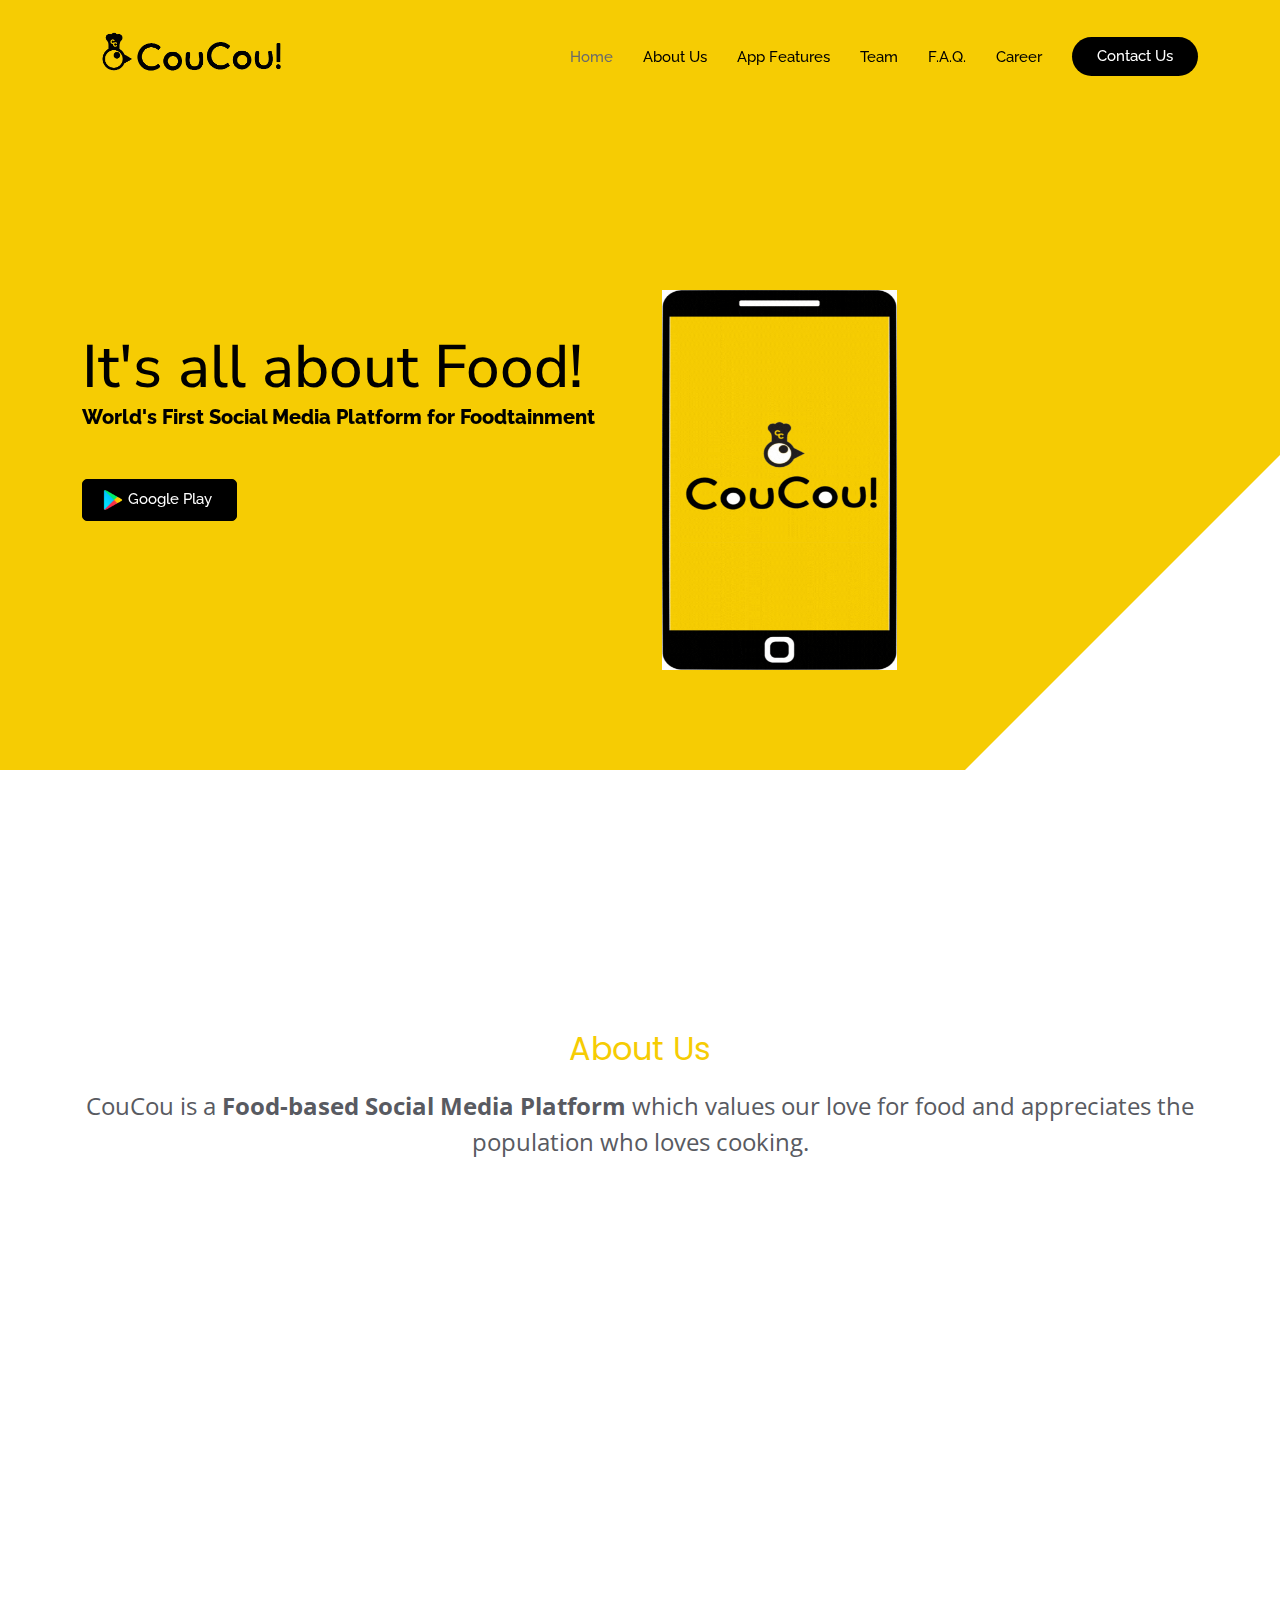
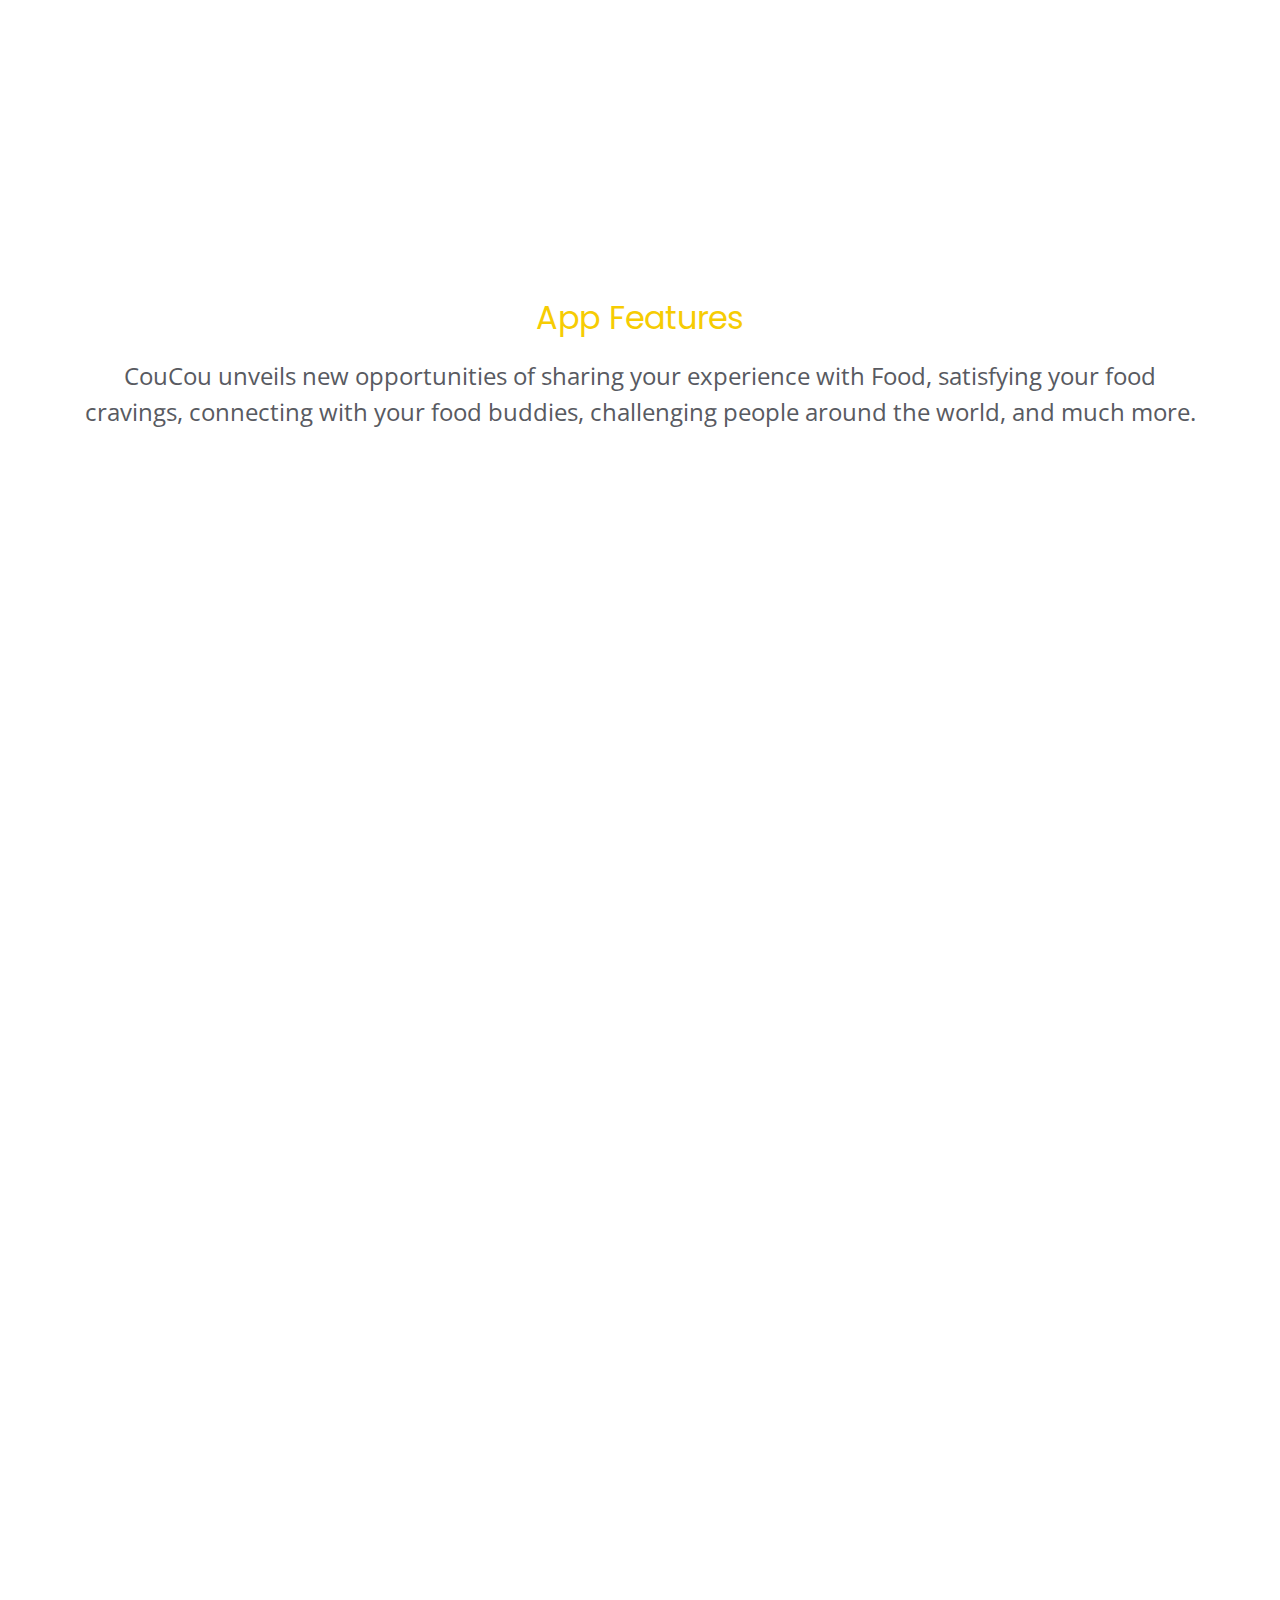
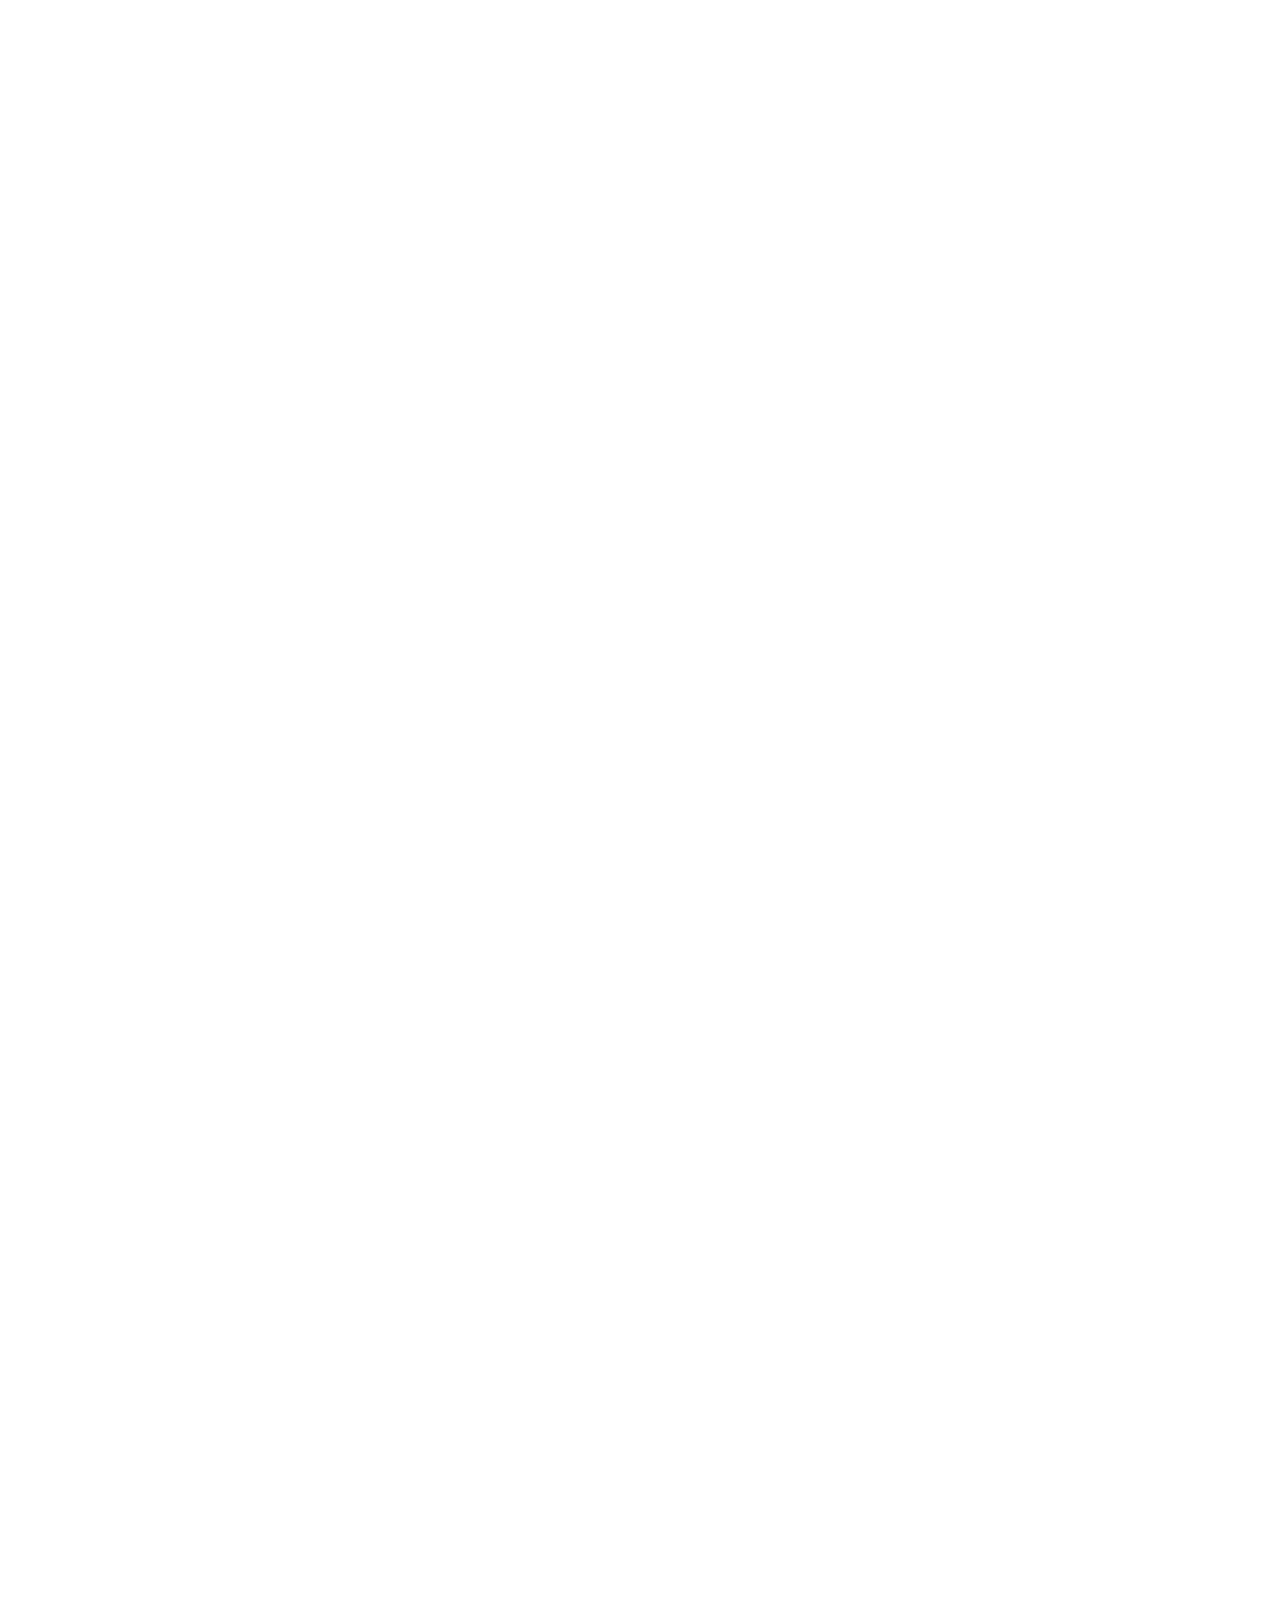
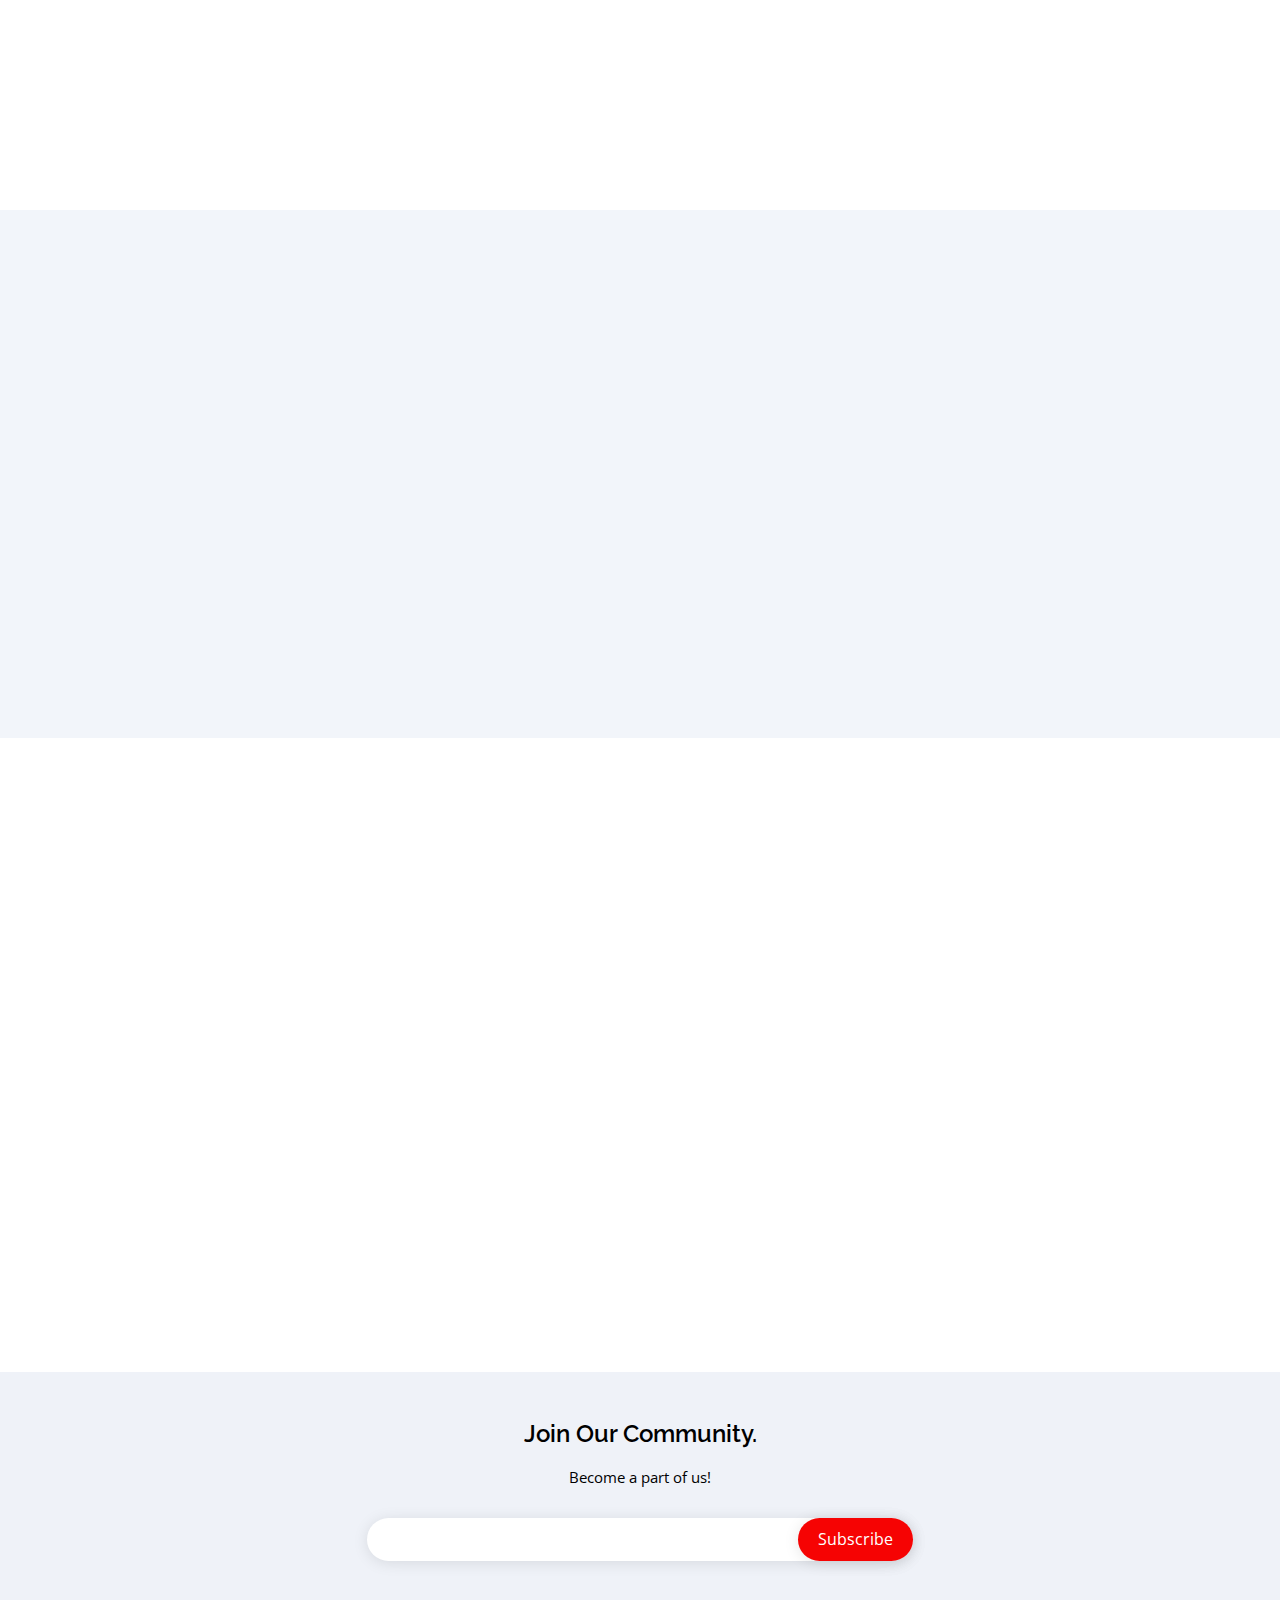
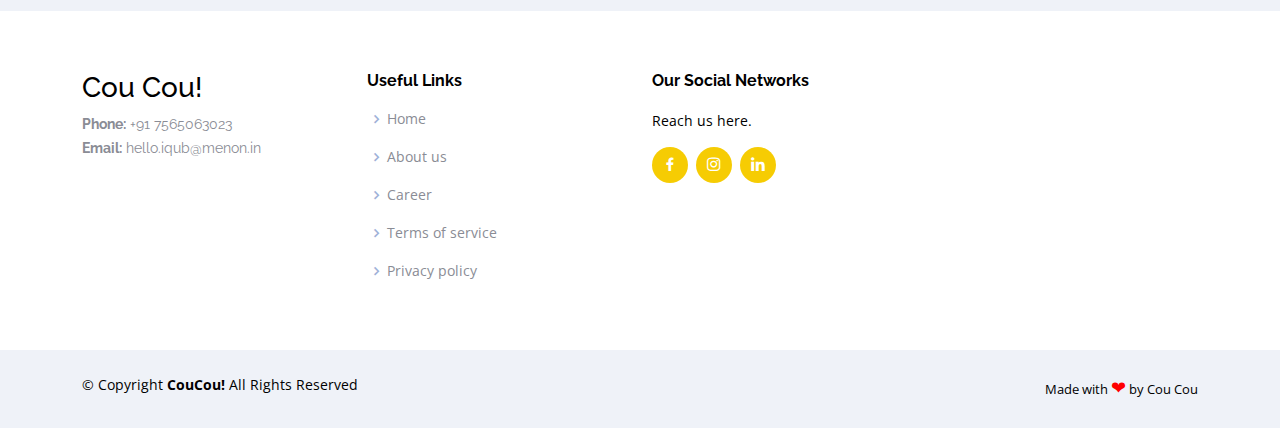
==== commit cf510cd2: "new changes" ====
--- a/index.html
+++ b/index.html
@@ -196,7 +196,7 @@
 
         
         <div data-aos="fade-up" style="width: 100%; text-align:center">
-          <img style="width: 100%;" src="./images/Untitled (1).png " class="img-fluid" alt="">
+          <img style="width: 80%;" src="./images/about-img3.png" class="img-fluid" alt="">
         </div>
         <div class="section-title">
            <!-- <p>Magnam dolores commodi suscipit. Necessitatibus eius consequatur ex aliquid fuga eum quidem. Sit sint consectetur velit. Quisquam quos quisquam cupiditate. Et nemo qui impedit suscipit alias ea. Quia fugiat sit in iste officiis commodi quidem hic quas.</p> -->
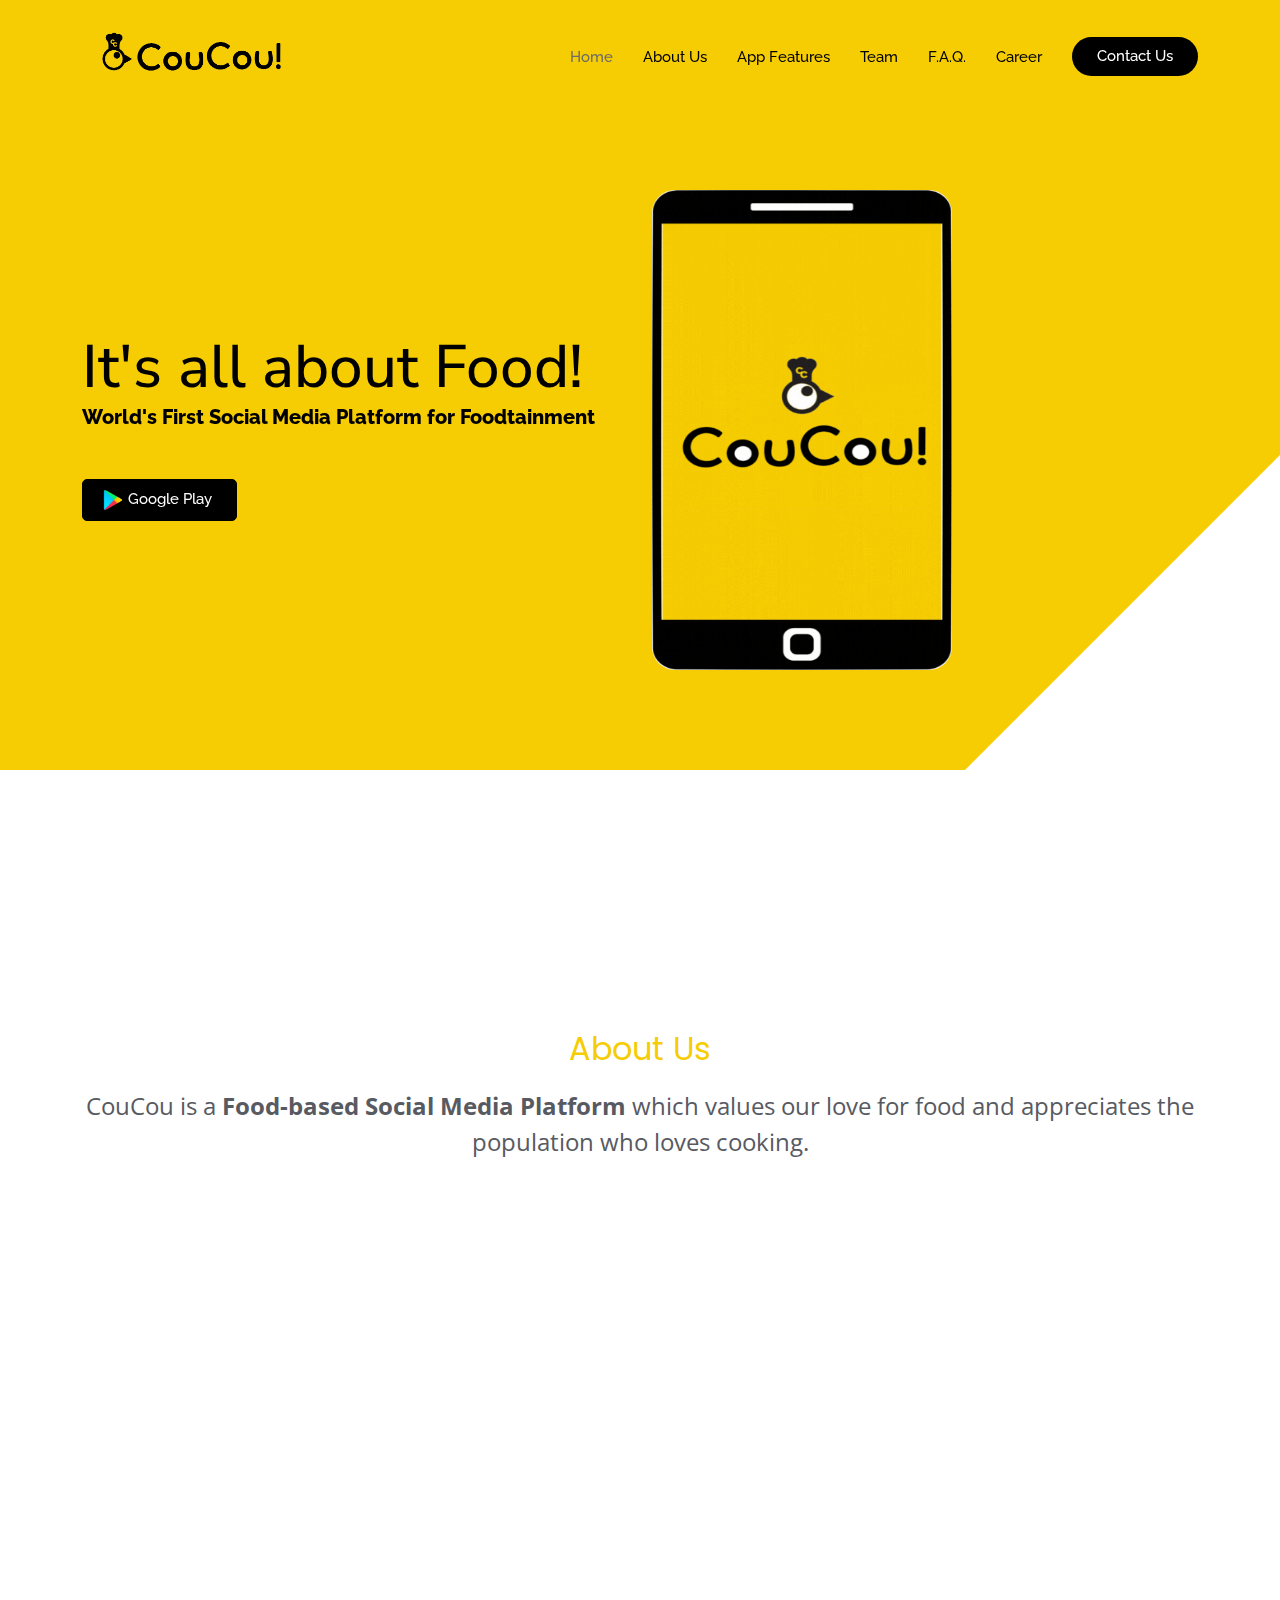
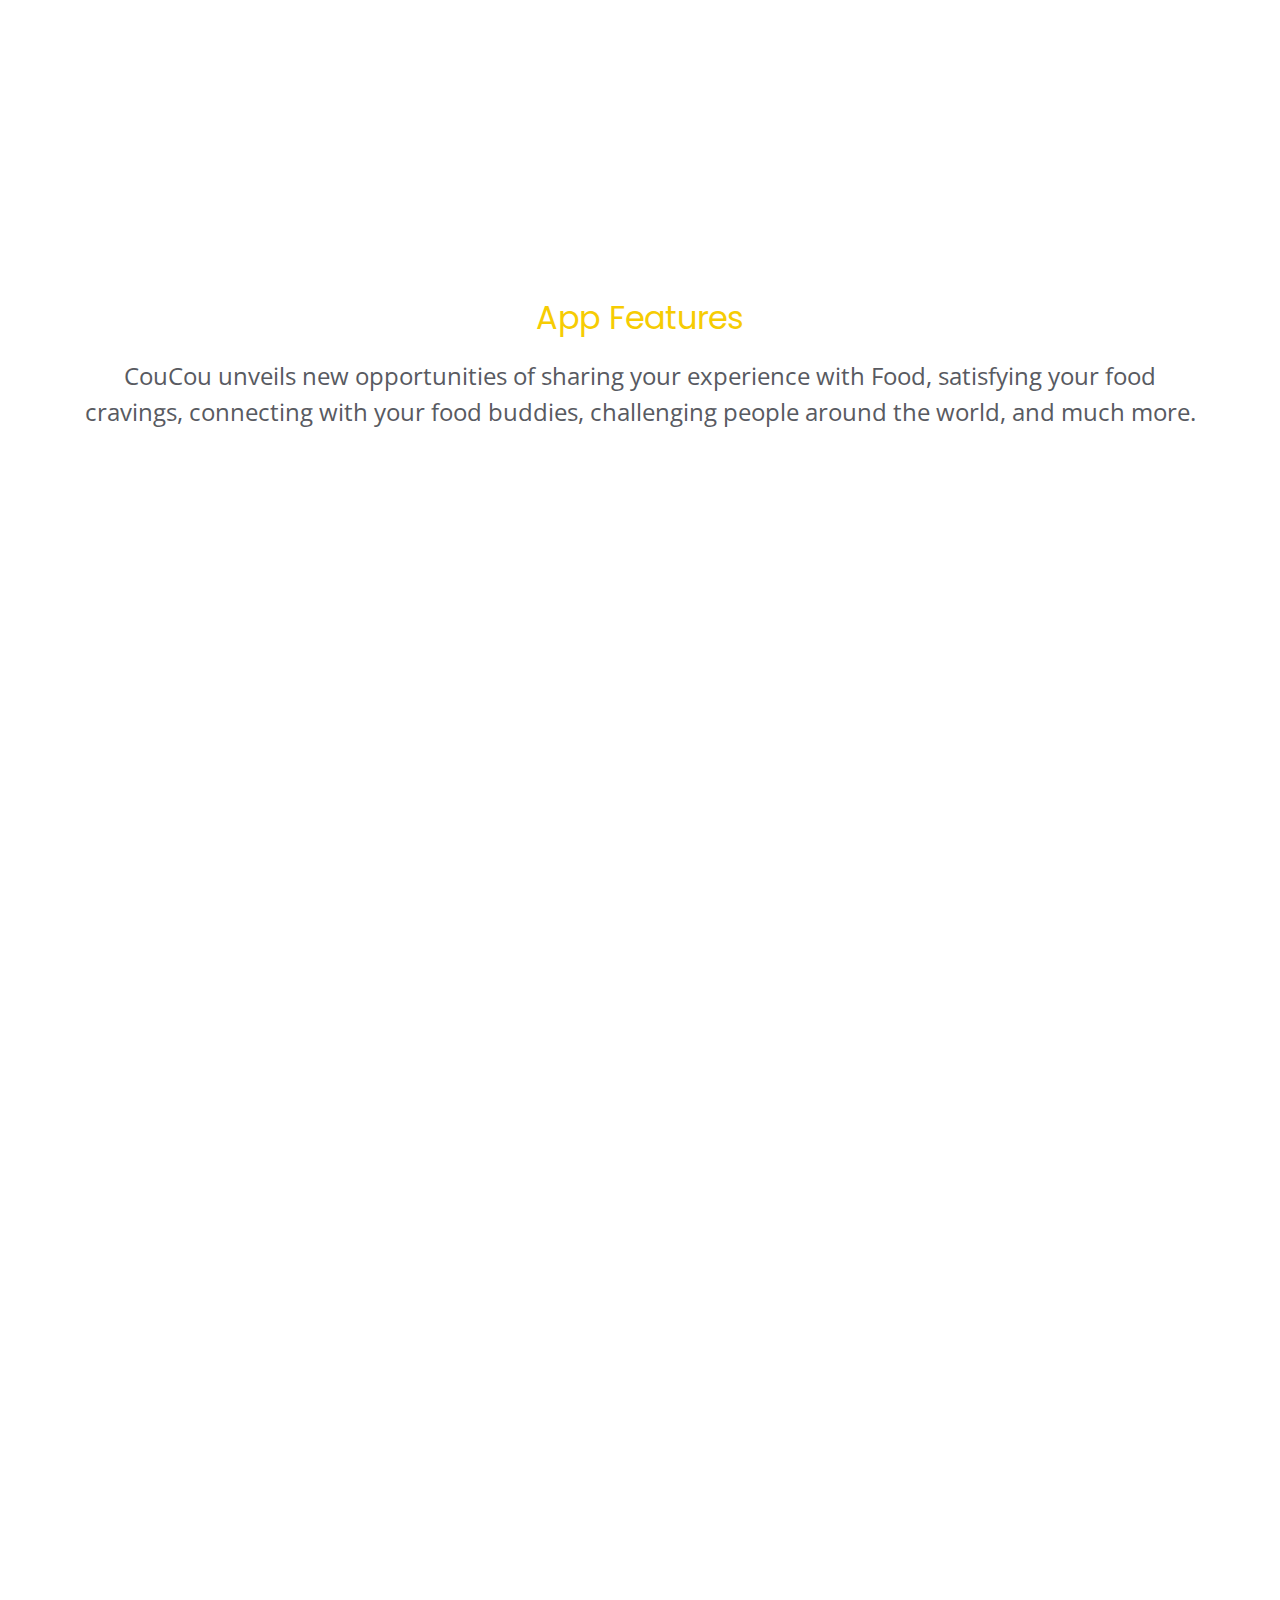
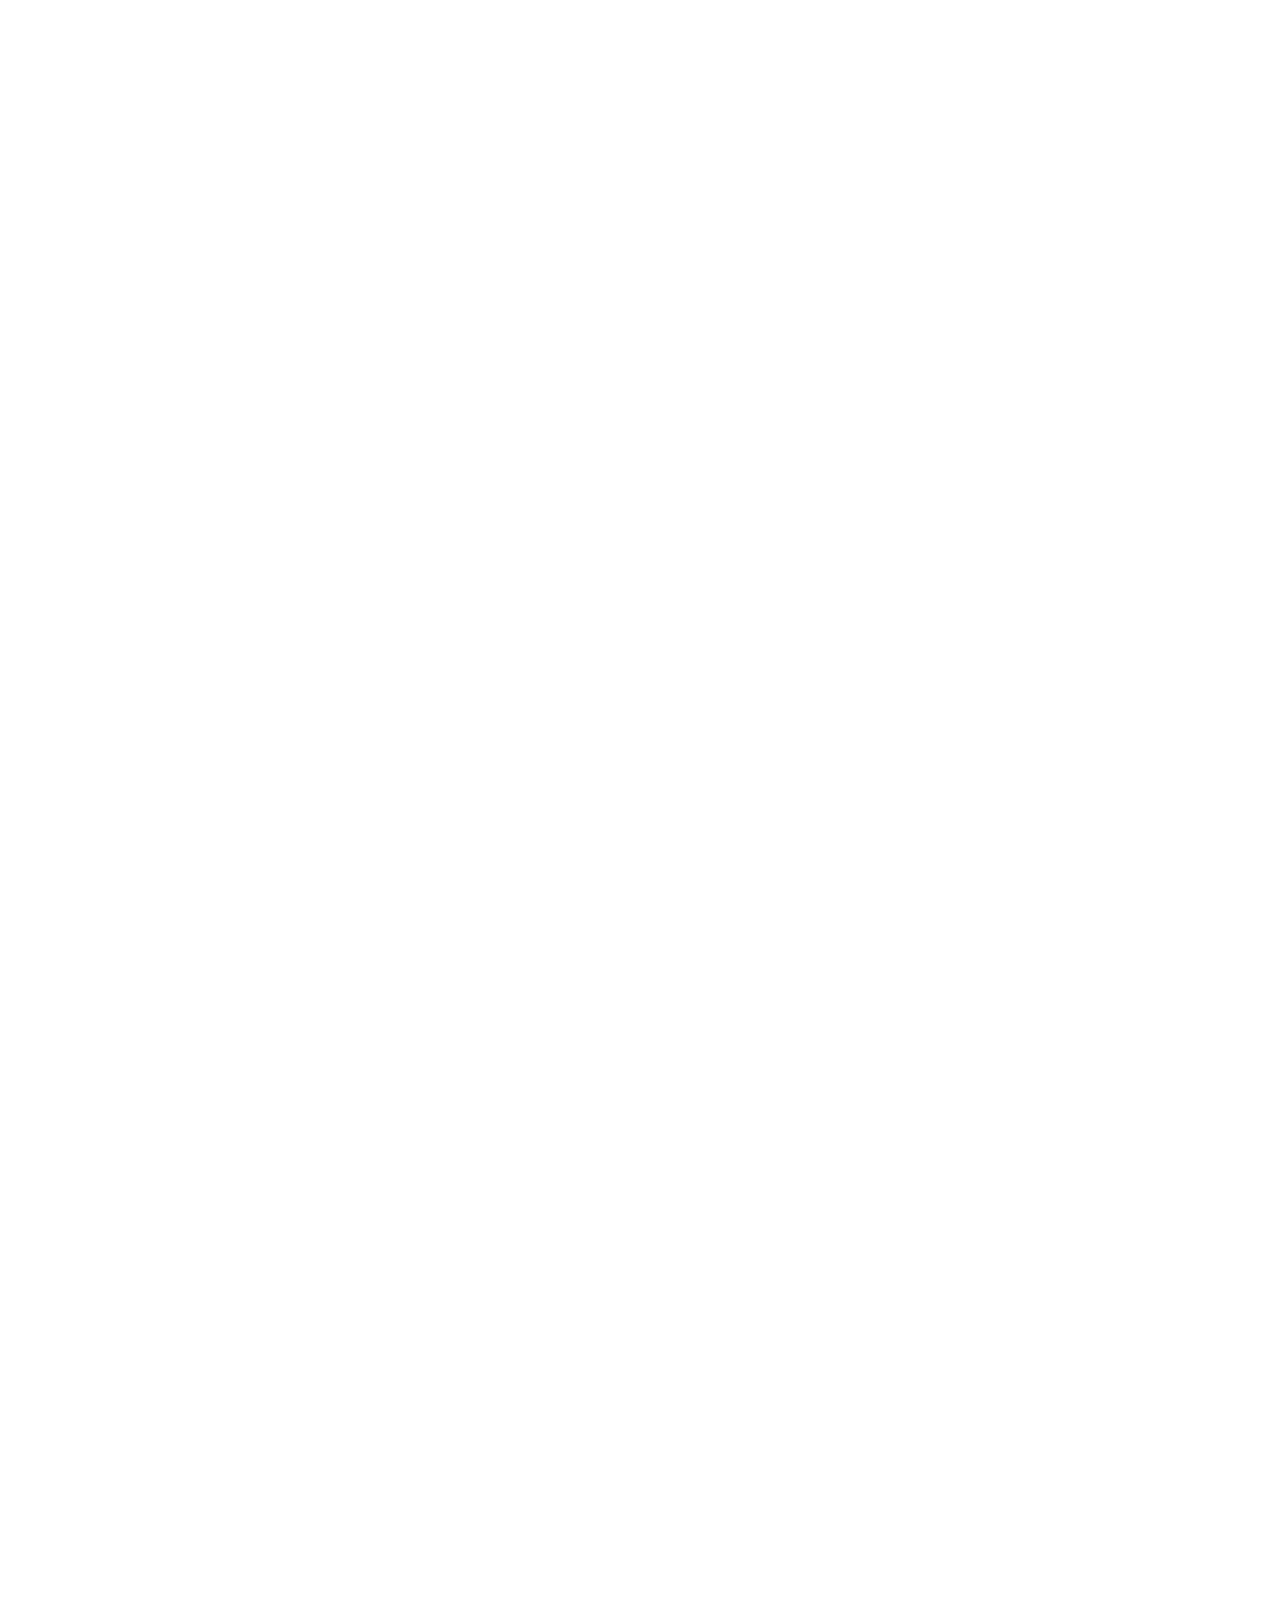
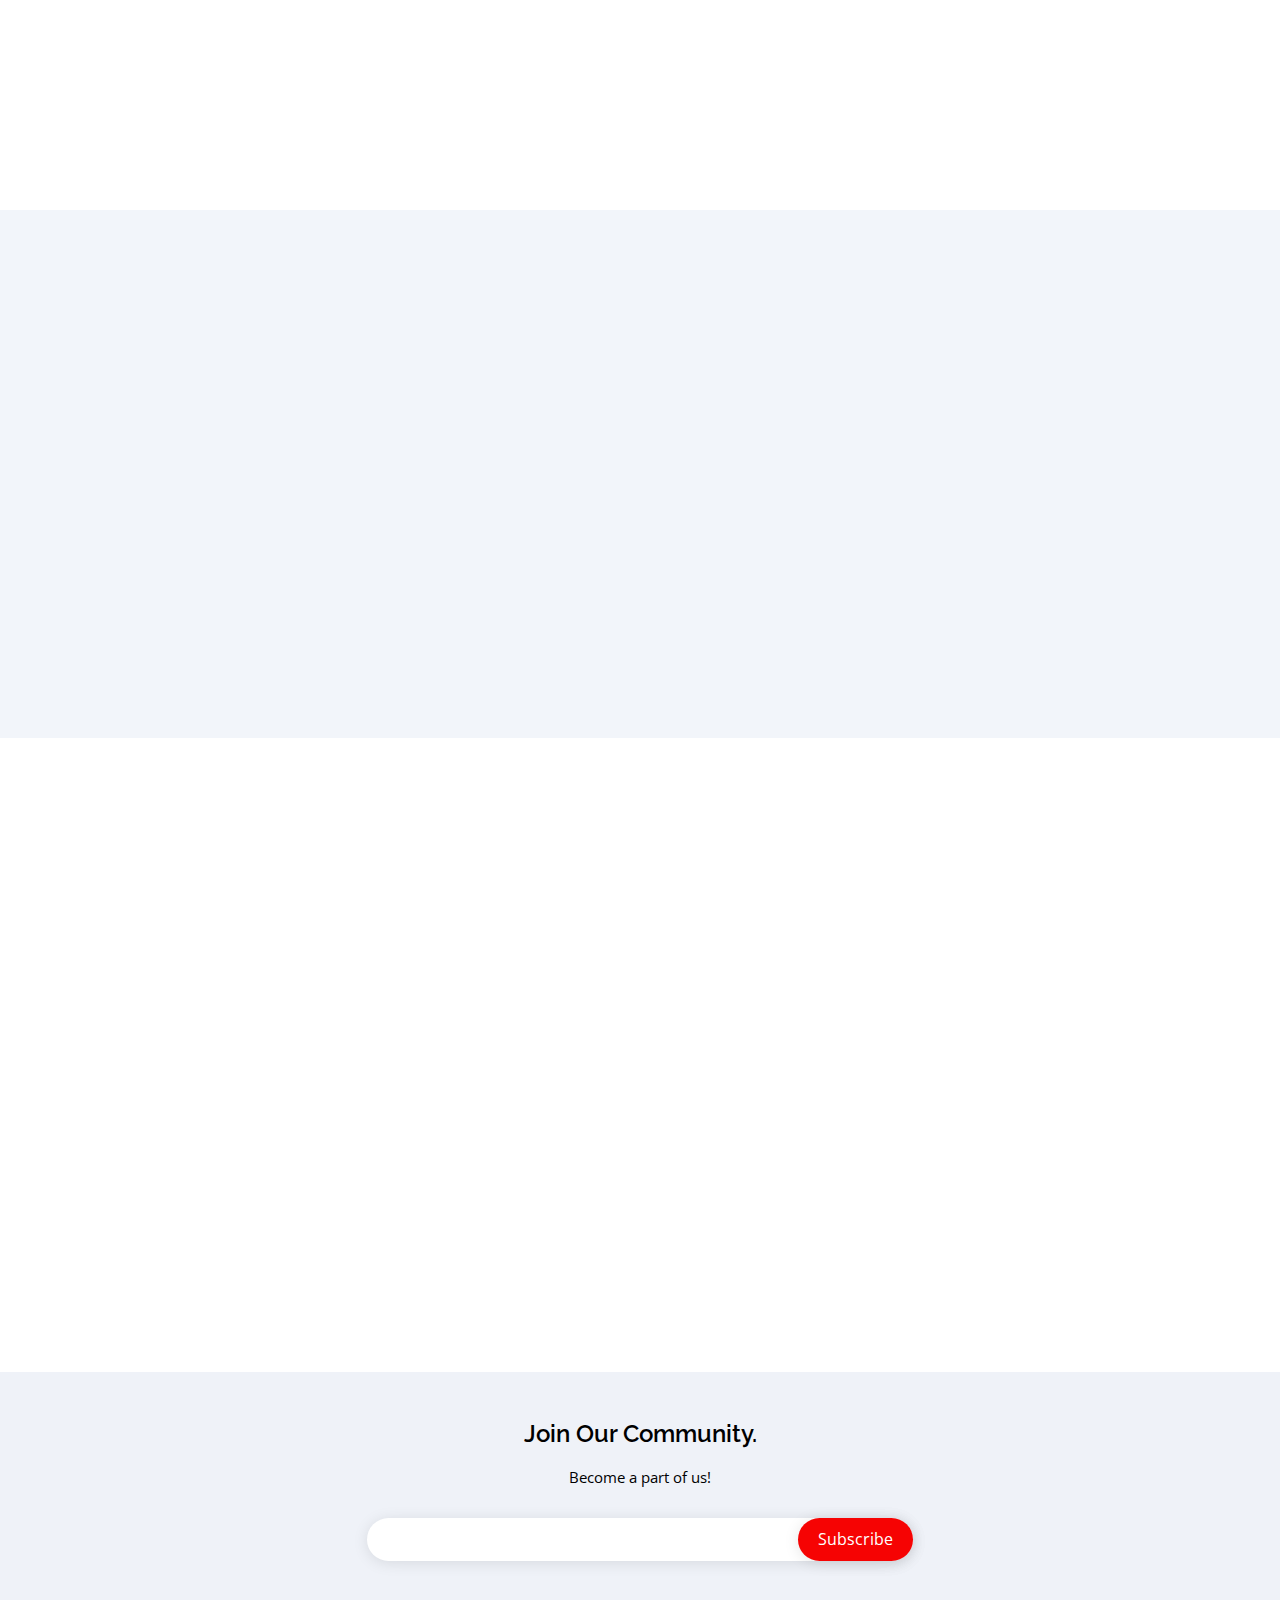
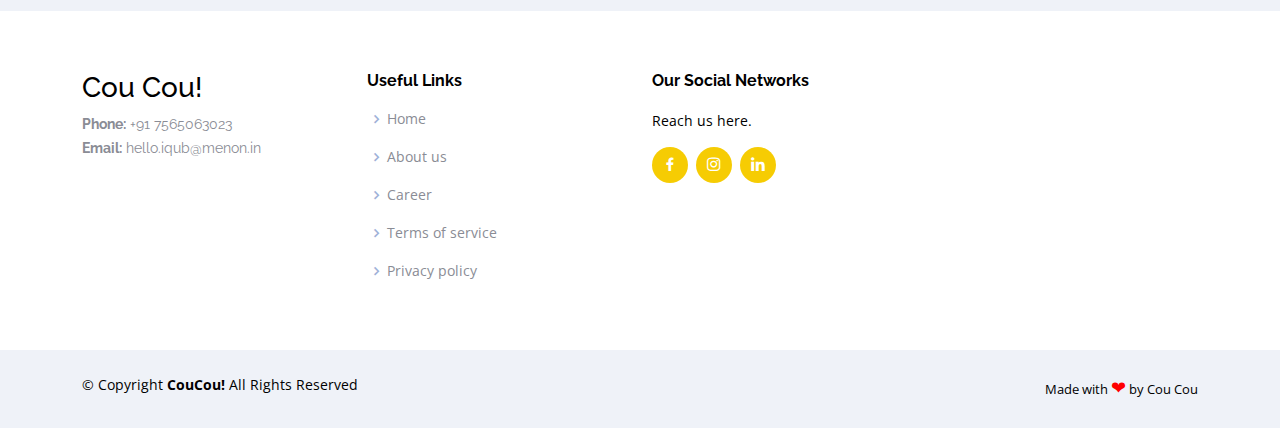
==== commit cc675811: "corner of gif removed and extra codes space optimised" ====
--- a/index.html
+++ b/index.html
@@ -41,12 +41,6 @@
   <!-- Template Main CSS File -->
   <link href="assets/css/style.css" rel="stylesheet">
 
-  <!-- =======================================================
-  * Template Name: Cou-Cou! - v4.7.0
-  * Template URL: https://bootstrapmade.com/free-bootstrap-app-landing-page-template/
-  * Author: BootstrapMade.com
-  * License: https://bootstrapmade.com/license/
-  ======================================================== -->
 </head>
 
 <body>
@@ -58,9 +52,6 @@
       <div class="logo">
         <!-- <h1><a href="index.html" style="font-family:Umba Soft SC Demo ;">Cou Cou!</a></h1> -->
         <h1><a href="/index.html"><img src="./images/logo-web2.png" class="img-responsive"></a></h1>
-
-        <!-- Uncomment below if you prefer to use an image logo -->
-        <!-- <a href="index.html"><img src="assets/img/logo.png" alt="" class="img-fluid"></a>-->
       </div>
 
       <nav id="navbar" class="navbar">
@@ -68,11 +59,10 @@
           <li><a class="nav-link scrollto" href="#hero">Home</a></li>
           <li><a class="nav-link scrollto" href="./Aboutus.html">About Us</a></li>
           <li><a class="nav-link scrollto" href="#features">App Features</a></li>
-          <!-- <li><a class="nav-link scrollto" href="#gallery">Gallery</a></li> -->
           <li><a class="nav-link scrollto" href="#testimonials">Team</a></li>
-          <!-- <li><a class="nav-link scrollto" href="#pricing">Pricing</a></li> -->
           <li><a class="nav-link scrollto" href="#faq">F.A.Q.</a></li>
           <li><a class="nav-link scrollto" href="#faq">Career</a></li>
+          <li><a class="getstarted scrollto" href="#contact">Contact Us</a></li>
 
           <!-- <li class="dropdown"><a href="#"><span>Drop Down</span> <i class="bi bi-chevron-down"></i></a>
             <ul>
@@ -80,29 +70,23 @@
               <li class="dropdown"><a href="#"><span>Deep Drop Down</span> <i class="bi bi-chevron-right"></i></a>
                 <ul>
                   <li><a href="#">Deep Drop Down 1</a></li>
-                  <li><a href="#">Deep Drop Down 2</a></li>
-                  <li><a href="#">Deep Drop Down 3</a></li>
-                  <li><a href="#">Deep Drop Down 4</a></li>
-                  <li><a href="#">Deep Drop Down 5</a></li>
                 </ul>
               </li>
               <li><a href="#">Drop Down 2</a></li>
-              <li><a href="#">Drop Down 3</a></li>
-              <li><a href="#">Drop Down 4</a></li>
             </ul>
           </li> -->
           <!-- <li><a class="nav-link scrollto" href="#contact">Contact</a></li> -->
-          <li><a class="getstarted scrollto" href="#contact">Contact Us</a></li>
         </ul>
         <i class="bi bi-list mobile-nav-toggle"></i>
-      </nav><!-- .navbar -->
+      </nav>
+      <!-- .navbar -->
 
     </div>
-  </header><!-- End Header -->
+  </header>
+  <!-- End Header -->
 
   <!-- ======= Hero Section ======= -->
   <section id="hero" class="d-flex align-items-center">
-    <!-- <canvas id="pizza"></canvas> -->
     <!-- <div class="heading"><img  style=" width:500px; height:500px;" src="assets/img/favicon.png" /></div> -->
     <div class="container">
       <div class="row">
@@ -129,13 +113,13 @@
         </div>
         <div class="col-lg-6 d-lg-flex flex-lg-column align-items-stretch order-1 order-lg-2 hero-img absolute"
           data-aos="fade-up">
-          <!-- <img src="assets/img/hero-img.png" class="img-fluid" alt=""> -->
-          <img src="./images/Add a subheading (365 × 673 px) (1).gif" class="img-fluid" alt="" style="height: 480px;width: 300px;padding-top: 100px;padding-left: 10px;padding-right: 10%;">
-        </div>
-        <div style="margin-left: 50px; margin-top: 500px; position: absolute; ">
-          <!-- <div style="margin-left: 10%; margin-top: 500px; position: absolute; "> -->
-          <!-- <img style="width: 150px;" alt="this slowpoke moves" src="https://i-qub.github.io/CoucouWebsite/images/like-dish.gif"> -->
-        </div>
+          <img class="img-fluid" 
+            src="./images/Add a subheading (365 × 673 px) (1).gif"
+            style="height: 480px; width: 300px; border-radius: 23px;">
+        </div>
+        <!-- <div style="margin-left: 50px; margin-top: 500px; position: absolute; ">
+          <img style="width: 150px;" alt="this slowpoke moves" src="https://i-qub.github.io/CoucouWebsite/images/like-dish.gif">
+        </div> -->
 
       </div>
     </div>
@@ -149,57 +133,21 @@
       <div class="container">
         <div class="section-title">
           <h2>About Us</h2>
-          <p style="font-size: x-large; font-weight: 400;">CouCou is a <b>Food-based Social Media Platform</b> which values
+          <p style="font-size: x-large; font-weight: 400;">CouCou is a <b>Food-based Social Media Platform</b> which
+            values
             our love for food and appreciates the population who loves cooking.</p>
         </div>
-        <div class ="img_container">
-
-          <!-- <div class="bg-about-1" style="margin-left: 1%; margin-top: 40%;"><img style="width: 50px;"
+        <!-- <div class="img_container">
+          <div class="bg-about-1" style="margin-left: 1%; margin-top: 40%;"><img style="width: 50px;"
               src="./images/Copy of web illustrations.png"></div>
-          <div class="bg-about-1" style="margin-left: 130px; margin-top: 110px;"><img style="width: 70px;"
-              src="./images/Copy of web illustrations-2.png"></div>
-          <div class="bg-about-1" style="margin-left: 30px; margin-top: 230px; "><img style="width: 70px;"
-              src="./images/Copy of web illustrations-3.png"></div>
-          <div class="bg-about-1" style="margin-left: 120px; margin-top: 250px; transform: rotate(-90deg)"><img
-              style="width: 70px;" src="./images/Copy of web illustrations-4.png"></div>
-          <div class="bg-about-1" style="margin-left: 10px; margin-top: 400px; "><img style="width: 70px;"
-              src="./images/Copy of web illustrations-5.png"></div>
-          <div class="bg-about-1" style="margin-left: 120px; margin-top: 450px; transform: rotate(-10deg);"><img
-              style="width: 70px;" src="./images/Copy of web illustrations-6.png"></div>
-          <div class="bg-about-1" style="margin-left: 20px; margin-top: 640px; "><img style="width: 70px;"
-              src="./images/Copy of web illustrations-7.png"></div>
-          <div class="bg-about-1" style="margin-left: 160px; margin-top: 590px; "><img style="width: 70px;"
-              src="./images/Copy of web illustrations-8.png"></div>
-          <div class="bg-about-1" style="margin-left: 280px; margin-top: 650px; "><img style="width: 70px;"
-              src="./images/Copy of web illustrations-9.png"></div> -->
-          <!-- <div class="bg-about-1" style="margin-left: 500px; margin-top: 580px; "><img style="width: 70px;"
-              src="./images/Copy of web illustrations-10.png"></div>
-          <div class="bg-about-1" style="margin-left: 650px; margin-top: 630px; "><img style="width: 70px;"
-              src="./images/Copy of web illustrations-11.png"></div>
-          <div class="bg-about-1" style="margin-left: 800px; margin-top: 580px; "><img style="width: 70px;"
-              src="./images/Copy of web illustrations-12.png"></div>
-          <div class="bg-about-1" style="margin-left: 1000px; margin-top: 580px; "><img style="width: 70px;"
-              src="./images/Copy of web illustrations-13.png"></div>
-          <div class="bg-about-1" style="margin-left: 1050px; margin-top: 470px; "><img style="width: 70px;"
-              src="./images/Copy of web illustrations-14.png"></div>
-          <div class="bg-about-1" style="margin-left: 900px; margin-top: 400px; "><img style="width: 100px;"
-              src="./images/Copy of web illustrations-15.png"></div>
-          <div class="bg-about-1" style="margin-left: 1050px; margin-top: 300px; "><img style="width: 70px;"
-              src="./images/Copy of web illustrations-16.png"></div>
-          <div class="bg-about-1" style="margin-left: 950px; margin-top: 230px; "><img style="width: 85px;"
-              src="./images/Copy of web illustrations-17.png"></div>
-          <div class="bg-about-1" style="margin-left: 1050px; margin-top: 170px; "><img style="width: 70px;"
-              src="./images/Copy of web illustrations-18.png"></div>
-          <div class="bg-about-1" style="margin-left: 900px; margin-top: 130px; "><img style="width: 70px;"
-              src="./images/Copy of web illustrations-19.png"></div> -->
-        </div> 
-
-        
+        </div> -->
+
+
         <div data-aos="fade-up" style="width: 100%; text-align:center">
           <img style="width: 80%;" src="./images/about-img3.png" class="img-fluid" alt="">
         </div>
         <div class="section-title">
-           <!-- <p>Magnam dolores commodi suscipit. Necessitatibus eius consequatur ex aliquid fuga eum quidem. Sit sint consectetur velit. Quisquam quos quisquam cupiditate. Et nemo qui impedit suscipit alias ea. Quia fugiat sit in iste officiis commodi quidem hic quas.</p> -->
+          <!-- <p>Magnam dolores commodi suscipit. Necessitatibus eius consequatur ex aliquid fuga eum quidem. Sit sint consectetur velit. Quisquam quos quisquam cupiditate. Et nemo qui impedit suscipit alias ea. Quia fugiat sit in iste officiis commodi quidem hic quas.</p> -->
         </div>
         <br>
         <br>
@@ -214,7 +162,8 @@
         <div class="section-title">
           <h2>App Features</h2>
           <p style="font-size: x-large; font-weight: 400;">CouCou unveils new opportunities of sharing your experience
-            with Food, satisfying your food cravings, connecting with your food buddies, challenging people around the world, and much more.</p>
+            with Food, satisfying your food cravings, connecting with your food buddies, challenging people around the
+            world, and much more.</p>
         </div>
 
         <div class="row no-gutters" style="padding-right: 50px ;">
@@ -241,19 +190,15 @@
                 <div class="col-md-6 icon-box" data-aos="fade-up" data-aos-delay="300">
                   <i class="bi bi-cash-coin"></i>
                   <h4>Cou Cou Coukies</h4>
-                  <p>Participate in Polls, the more questions you answer, the more discounts you get. So, fill your bag with coupons and eat for free.
+                  <p>Participate in Polls, the more questions you answer, the more discounts you get. So, fill your bag
+                    with coupons and eat for free.
                   </p>
                 </div>
                 <!-- <div class="col-md-6 icon-box" data-aos="fade-up" data-aos-delay="400">
                   <i class="bx bx-atom"></i>
                   <h4>Molestiae dolor</h4>
                   <p>Et fuga et deserunt et enim. Dolorem architecto ratione tensa raptor marte</p>
-                </div>
-                <div class="col-md-6 icon-box" data-aos="fade-up" data-aos-delay="500">
-                  <i class="bx bx-id-card"></i>
-                  <h4>Explicabo consectetur</h4>
-                  <p>Est autem dicta beatae suscipit. Sint veritatis et sit quasi ab aut inventore</p>
-                </div>  -->
+                </div> -->
               </div>
             </div>
           </div>
@@ -359,12 +304,14 @@
               Get Cou Cou coukies just by uploading and sharing reels.
             </p>
             <p>
-              These coukies carry amazing discounts. 
+              These coukies carry amazing discounts.
             </p>
             <ul>
               <li><i class="bi bi-check"></i> Get exciting coukies on every post you share.</li>
-              <li><i class="bi bi-check"></i> Right or Wrong, share your opinions by engaging in polls. Because your opinions matter.
-                <br>just kidding, you get coukies.</li>
+              <li><i class="bi bi-check"></i> Right or Wrong, share your opinions by engaging in polls. Because your
+                opinions matter.
+                <br>just kidding, you get coukies.
+              </li>
               <li><i class="bi bi-check"></i> Enjoy your favourite food at discounted price.</li>
               <!-- <li><i class="bi bi-check"></i> Help your friends to get free food.</li> -->
             </ul>
@@ -372,229 +319,9 @@
         </div>
 
       </div>
-    </section><!-- End Details Section -->
-
-    <!-- ======= Gallery Section ======= -->
-    <!-- <section id="gallery" class="gallery">
-      <div class="container" data-aos="fade-up">
-
-        <div class="section-title">
-          <h2>Gallery</h2>
-          <p>Magnam dolores commodi suscipit. Necessitatibus eius consequatur ex aliquid fuga eum quidem. Sit sint consectetur velit. Quisquam quos quisquam cupiditate. Et nemo qui impedit suscipit alias ea. Quia fugiat sit in iste officiis commodi quidem hic quas.</p>
-        </div>
-
-      </div>
-
-      <div class="container-fluid" data-aos="fade-up">
-        <div class="gallery-slider swiper">
-          <div class="swiper-wrapper">
-            <div class="swiper-slide"><a href="assets/img/Newgallery/startpage.jpg" class="gallery-lightbox" data-gall="gallery-carousel"><img src="assets/img/Newgallery/startpage.jpg" class="img-fluid" alt=""></a></div>
-            <div class="swiper-slide"><a href="assets/img/gallery/gallery-2.png" class="gallery-lightbox" data-gall="gallery-carousel"><img src="assets/img/gallery/gallery-2.png" class="img-fluid" alt=""></a></div>
-            <div class="swiper-slide"><a href="assets/img/gallery/gallery-3.png" class="gallery-lightbox" data-gall="gallery-carousel"><img src="assets/img/gallery/gallery-3.png" class="img-fluid" alt=""></a></div>
-            <div class="swiper-slide"><a href="assets/img/gallery/gallery-4.png" class="gallery-lightbox" data-gall="gallery-carousel"><img src="assets/img/gallery/gallery-4.png" class="img-fluid" alt=""></a></div>
-            <div class="swiper-slide"><a href="assets/img/gallery/gallery-5.png" class="gallery-lightbox" data-gall="gallery-carousel"><img src="assets/img/gallery/gallery-5.png" class="img-fluid" alt=""></a></div>
-            <div class="swiper-slide"><a href="assets/img/gallery/gallery-6.png" class="gallery-lightbox" data-gall="gallery-carousel"><img src="assets/img/gallery/gallery-6.png" class="img-fluid" alt=""></a></div>
-            <div class="swiper-slide"><a href="assets/img/gallery/gallery-7.png" class="gallery-lightbox" data-gall="gallery-carousel"><img src="assets/img/gallery/gallery-7.png" class="img-fluid" alt=""></a></div>
-            <div class="swiper-slide"><a href="assets/img/gallery/gallery-8.png" class="gallery-lightbox" data-gall="gallery-carousel"><img src="assets/img/gallery/gallery-8.png" class="img-fluid" alt=""></a></div>
-            <div class="swiper-slide"><a href="assets/img/gallery/gallery-9.png" class="gallery-lightbox" data-gall="gallery-carousel"><img src="assets/img/gallery/gallery-9.png" class="img-fluid" alt=""></a></div>
-            <div class="swiper-slide"><a href="assets/img/gallery/gallery-10.png" class="gallery-lightbox" data-gall="gallery-carousel"><img src="assets/img/gallery/gallery-10.png" class="img-fluid" alt=""></a></div>
-            <div class="swiper-slide"><a href="assets/img/gallery/gallery-11.png" class="gallery-lightbox" data-gall="gallery-carousel"><img src="assets/img/gallery/gallery-11.png" class="img-fluid" alt=""></a></div>
-            <div class="swiper-slide"><a href="assets/img/gallery/gallery-12.png" class="gallery-lightbox" data-gall="gallery-carousel"><img src="assets/img/gallery/gallery-12.png" class="img-fluid" alt=""></a></div>
-          </div>
-          <div class="swiper-pagination"></div>
-        </div>
-
-      </div>
-    </section> -->
-    <!-- End Gallery Section -->
-
-    <!-- ======= Testimonials Section ======= -->
-    <!-- <section id="testimonials" class="testimonials section-bg">
-      <div class="container" data-aos="fade-up">
-
-        <div class="section-title">
-          <h2>Team</h2>
-          <p>Thanks to our incredible team and all supporters. Here are few words about our team members.</p>
-        </div>
-
-        <div class="testimonials-slider swiper" data-aos="fade-up" data-aos-delay="100">
-          <div class="swiper-wrapper">
-
-            <div class="swiper-slide">
-              <div class="testimonial-item">
-                <img src="assets/img/testimonials/testimonials-1.jpg" class="testimonial-img" alt="">
-                <h3>Divya Menon</h3>
-                <h4>Ceo &amp; Founder</h4>
-                <p>
-                  <i class="bx bxs-quote-alt-left quote-icon-left"></i>
-                  Proin iaculis purus consequat sem cure digni ssim donec porttitora entum suscipit rhoncus. Accusantium quam, ultricies eget id, aliquam eget nibh et. Maecen aliquam, risus at semper.
-                  <i class="bx bxs-quote-alt-right quote-icon-right"></i>
-                </p>
-              </div>
-            </div>
-
-            <div class="swiper-slide">
-              <div class="testimonial-item">
-                <img src="assets/img/testimonials/testimonials-2.jpg" class="testimonial-img" alt="">
-                <h3>And Rahul</h3>
-                <h4>Designer</h4>
-                <p>
-                  <i class="bx bxs-quote-alt-left quote-icon-left"></i>
-                  Export tempor illum tamen malis malis eram quae irure esse labore quem cillum quid cillum eram malis
-                  quorum velit fore eram velit sunt aliqua noster fugiat irure amet legam anim culpa.
-                  <i class="bx bxs-quote-alt-right quote-icon-right"></i>
-                </p>
-              </div>
-            </div>
-
-            <div class="swiper-slide">
-              <div class="testimonial-item">
-                <img src="assets/img/testimonials/testimonials-3.jpg" class="testimonial-img" alt="">
-                <h3>Surabhi Verma</h3>
-                <h4>Manager</h4>
-                <p>
-                  <i class="bx bxs-quote-alt-left quote-icon-left"></i>
-                  Enim nisi quem export duis labore cillum quae magna enim sint quorum nulla quem veniam duis minim
-                  tempor labore quem eram duis noster aute amet eram fore quis sint minim.
-                  <i class="bx bxs-quote-alt-right quote-icon-right"></i>
-                </p>
-              </div>
-            </div>
-
-            <div class="swiper-slide">
-              <div class="testimonial-item">
-                <img src="assets/img/testimonials/testimonials-4.jpg" class="testimonial-img" alt="">
-                <h3>Jack Samuel</h3>
-                <h4>Technical Executive</h4>
-                <p>
-                  <i class="bx bxs-quote-alt-left quote-icon-left"></i>
-                  Fugiat enim eram quae cillum dolore dolor amet nulla culpa multos export minim fugiat minim velit
-                  minim dolor enim duis veniam ipsum anim magna sunt elit fore quem dolore labore illum veniam.
-                  <i class="bx bxs-quote-alt-right quote-icon-right"></i>
-                </p>
-              </div>
-            </div>
-
-            <div class="swiper-slide">
-              <div class="testimonial-item">
-                <img src="assets/img/testimonials/testimonials-5.jpg" class="testimonial-img" alt="">
-                <h3>Barkha Verma</h3>
-                <h4>Graphic Designer</h4>
-                <p>
-                  <i class="bx bxs-quote-alt-left quote-icon-left"></i>
-                  Quis quorum aliqua sint quem legam fore sunt eram irure aliqua veniam tempor noster veniam enim culpa
-                  labore duis sunt culpa nulla illum cillum fugiat legam esse veniam culpa fore nisi cillum quid.
-                  <i class="bx bxs-quote-alt-right quote-icon-right"></i>
-                </p>
-              </div>
-            </div>
-
-            <div class="swiper-slide">
-              <div class="testimonial-item">
-                <img src="assets/img/testimonials/testimonials-6.jpg" class="testimonial-img" alt="">
-                <h3>Prateek</h3>
-                <h4>Front-End Developer</h4>
-                <p>
-                  <i class="bx bxs-quote-alt-left quote-icon-left"></i>
-                  Quis quorum aliqua sint quem legam fore sunt eram irure aliqua veniam tempor noster veniam enim culpa
-                  labore duis sunt culpa nulla illum cillum fugiat legam esse veniam culpa fore nisi cillum quid.
-                  <i class="bx bxs-quote-alt-right quote-icon-right"></i>
-                </p>
-              </div>
-            </div>
-
-            <div class="swiper-slide">
-              <div class="testimonial-item">
-                <img src="assets/img/testimonials/testimonials-6.jpg" class="testimonial-img" alt="">
-                <h3>Somnath</h3>
-                <h4>Back-end Developer</h4>
-                <p>
-                  <i class="bx bxs-quote-alt-left quote-icon-left"></i>
-                  Quis quorum aliqua sint quem legam fore sunt eram irure aliqua veniam tempor noster veniam enim culpa
-                  labore duis sunt culpa nulla illum cillum fugiat legam esse veniam culpa fore nisi cillum quid.
-                  <i class="bx bxs-quote-alt-right quote-icon-right"></i>
-                </p>
-              </div>
-            </div>
-
-            <div class="swiper-slide">
-              <div class="testimonial-item">
-                <img src="assets/img/testimonials/testimonials-6.jpg" class="testimonial-img" alt="">
-                <h3>Akhil Pulipati</h3>
-                <h4>Lead Developer</h4>
-                <p>
-                  <i class="bx bxs-quote-alt-left quote-icon-left"></i>
-                  Quis quorum aliqua sint quem legam fore sunt eram irure aliqua veniam tempor noster veniam enim culpa
-                  labore duis sunt culpa nulla illum cillum fugiat legam esse veniam culpa fore nisi cillum quid.
-                  <i class="bx bxs-quote-alt-right quote-icon-right"></i>
-                </p>
-              </div>
-            </div>
-
-          </div>
-          <div class="swiper-pagination"></div>
-        </div>
-
-      </div>
-    </section> -->
-    
-    <!-- End Testimonials Section -->
-
-    <!-- ======= Pricing Section ======= -->
-    <!-- <section id="pricing" class="pricing">
-      <div class="container">
-
-        <div class="section-title">
-          <h2>Pricing</h2>
-          <p>Magnam dolores commodi suscipit. Necessitatibus eius consequatur ex aliquid fuga eum quidem. Sit sint consectetur velit. Quisquam quos quisquam cupiditate. Et nemo qui impedit suscipit alias ea. Quia fugiat sit in iste officiis commodi quidem hic quas.</p>
-        </div>
-
-        <div class="row no-gutters">
-
-          <div class="col-lg-4 box" data-aos="fade-right">
-            <h3>Free</h3>
-            <h4>$0<span>per month</span></h4>
-            <ul>
-              <li><i class="bx bx-check"></i> Quam adipiscing vitae proin</li>
-              <li><i class="bx bx-check"></i> Nec feugiat nisl pretium</li>
-              <li><i class="bx bx-check"></i> Nulla at volutpat diam uteera</li>
-              <li class="na"><i class="bx bx-x"></i> <span>Pharetra massa massa ultricies</span></li>
-              <li class="na"><i class="bx bx-x"></i> <span>Massa ultricies mi quis hendrerit</span></li>
-            </ul>
-            <a href="#" class="get-started-btn">Get Started</a>
-          </div>
-
-          <div class="col-lg-4 box featured" data-aos="fade-up">
-            <h3>Business</h3>
-            <h4>$29<span>per month</span></h4>
-            <ul>
-              <li><i class="bx bx-check"></i> Quam adipiscing vitae proin</li>
-              <li><i class="bx bx-check"></i> Nec feugiat nisl pretium</li>
-              <li><i class="bx bx-check"></i> Nulla at volutpat diam uteera</li>
-              <li><i class="bx bx-check"></i> Pharetra massa massa ultricies</li>
-              <li><i class="bx bx-check"></i> Massa ultricies mi quis hendrerit</li>
-            </ul>
-            <a href="#" class="get-started-btn">Get Started</a>
-          </div>
-
-          <div class="col-lg-4 box" data-aos="fade-left">
-            <h3>Developer</h3>
-            <h4>$49<span>per month</span></h4>
-            <ul>
-              <li><i class="bx bx-check"></i> Quam adipiscing vitae proin</li>
-              <li><i class="bx bx-check"></i> Nec feugiat nisl pretium</li>
-              <li><i class="bx bx-check"></i> Nulla at volutpat diam uteera</li>
-              <li><i class="bx bx-check"></i> Pharetra massa massa ultricies</li>
-              <li><i class="bx bx-check"></i> Massa ultricies mi quis hendrerit</li>
-            </ul>
-            <a href="#" class="get-started-btn">Get Started</a>
-          </div>
-
-        </div>
-
-      </div>
-    </section> -->
-    <!-- End Pricing Section -->
+    </section>
+    <!-- End Details Section -->
+
 
     <!-- ======= Frequently Asked Questions Section ======= -->
     <section id="faq" class="faq section-bg">
@@ -615,7 +342,8 @@
                   class="bx bx-chevron-down icon-show"></i><i class="bx bx-chevron-up icon-close"></i></a>
               <div id="accordion-list-1" class="collapse show" data-bs-parent=".accordion-list">
                 <p>
-                 You can order through the Order Now button in the Hungry section and your item will be added to the cart.
+                  You can order through the Order Now button in the Hungry section and your item will be added to the
+                  cart.
                 </p>
               </div>
             </li>
@@ -637,8 +365,9 @@
                   class="bx bx-chevron-down icon-show"></i><i class="bx bx-chevron-up icon-close"></i></a>
               <div id="accordion-list-3" class="collapse" data-bs-parent=".accordion-list">
                 <p>
-                  An approximate delivery date is provided for each product. Although every attempt is being made to deliver the goods by the deadline, 
-                  courier delays are inevitable due to factors including availability and holiday seasons. 
+                  An approximate delivery date is provided for each product. Although every attempt is being made to
+                  deliver the goods by the deadline,
+                  courier delays are inevitable due to factors including availability and holiday seasons.
                   To prevent any unwarranted delays, these variables are continuously tracked.
                 </p>
               </div>
@@ -663,11 +392,11 @@
                 <p>
                 
                 </p> -->
-              </div>
-            </li>
-
-          </ul>
-        </div>
+        </div>
+        </li>
+
+        </ul>
+      </div>
 
       </div>
     </section><!-- End Frequently Asked Questions Section -->
@@ -678,7 +407,8 @@
 
         <div class="section-title">
           <h2>Contact Us</h2>
-          <p>If food excites you, we appreciate you and we would love to hear from you. Contact us directly or through Instagram, linkedIn, Facebook and Pinterest.</p>
+          <p>If food excites you, we appreciate you and we would love to hear from you. Contact us directly or through
+            Instagram, linkedIn, Facebook and Pinterest.</p>
         </div>
 
         <div class="row">
@@ -689,7 +419,8 @@
                 <i class="bx bx-heart"></i>
                 <!-- <img src="images/T-removebg-preview.png" class="img-fluid" alt="Responsive image" width="40%"> -->
                 <h4>Address</h4>
-                <p><em>Pet ka raasta toh aakhir dil se hokar guzarta hai na!</em><a href="#" style="color:red;">❤</a></p>
+                <p><em>Pet ka raasta toh aakhir dil se hokar guzarta hai na!</em><a href="#" style="color:red;">❤</a>
+                </p>
                 <!-- Made with <a href="#" style="font-size:large;color:red;">❤</a> by CouCou -->
                 <!-- <p>Menon and Menon Ltd<br>Chandran Menon Road, Vikram Nagar, Kolhapur 416005</p> -->
               </div>
@@ -776,7 +507,7 @@
           <div class="col-lg-3 col-md-6 footer-links">
             <h4>Useful Links</h4>
             <ul>
-              
+
               <li><i class="bx bx-chevron-right"></i> <a href="#hero">Home</a></li>
               <li><i class="bx bx-chevron-right"></i> <a href="">About us</a></li>
               <li><i class="bx bx-chevron-right"></i> <a href="#">Career</a></li>
@@ -789,9 +520,6 @@
             <h4>Our Services</h4>
             <ul>
               <li><i class="bx bx-chevron-right"></i> <a href="#">Web Design</a></li>
-              <li><i class="bx bx-chevron-right"></i> <a href="#">Web Development</a></li>
-              <li><i class="bx bx-chevron-right"></i> <a href="#">Product Management</a></li>
-              <li><i class="bx bx-chevron-right"></i> <a href="#">Marketing</a></li>
               <li><i class="bx bx-chevron-right"></i> <a href="#">Graphic Design</a></li>
             </ul>
           </div> -->
@@ -802,7 +530,8 @@
             <div class="social-links mt-3">
               <!-- <a href="#" class="twitter"><i class="bx bxl-twitter"></i></a> -->
               <a href="#" class="facebook"><i class="bx bxl-facebook"></i></a>
-              <a href="https://instagram.com/coucoukiyakya?igshid=YmMyMTA2M2Y=" target="_blank" class="instagram"><i class="bx bxl-instagram"></i></a>
+              <a href="https://instagram.com/coucoukiyakya?igshid=YmMyMTA2M2Y=" target="_blank" class="instagram"><i
+                  class="bx bxl-instagram"></i></a>
               <!-- <a href="#" class="google-plus"><i class="bx bxl-skype"></i></a> -->
               <a href="#" class="linkedin"><i class="bx bxl-linkedin"></i></a>
             </div>
@@ -817,10 +546,6 @@
         &copy; Copyright <strong><span>CouCou!</span></strong> All Rights Reserved
       </div>
       <div class="credits">
-        <!-- All the links in the footer should remain intact. -->
-        <!-- You can delete the links only if you purchased the pro version. -->
-        <!-- Licensing information: https://bootstrapmade.com/license/ -->
-        <!-- Purchase the pro version with working PHP/AJAX contact form: https://bootstrapmade.com/free-bootstrap-app-landing-page-template/ -->
         Made with <a href="#" style="font-size:large;color:red;">❤</a> by Cou Cou
       </div>
     </div>
--- a/assets/css/style.css
+++ b/assets/css/style.css
@@ -16,16 +16,20 @@
   text-decoration: none;
 }
 
-h1{
+h1 {
   font-size: large;
 }
 
-h2{
+h2 {
   font-family: 'Nunito Sans', sans-serif;
   font-weight: 800;
 }
 
-h2, h3, h4, h5, h6 {
+h2,
+h3,
+h4,
+h5,
+h6 {
   font-family: "Raleway", sans-serif;
 }
 
@@ -47,15 +51,18 @@
   border-radius: 50px;
   transition: all 0.4s;
 }
+
 .back-to-top i {
   font-size: 24px;
   color: #fff;
   line-height: 0;
 }
+
 .back-to-top:hover {
   background: #ffe979;
   color: #fff;
 }
+
 .back-to-top.active {
   visibility: visible;
   opacity: 1;
@@ -69,6 +76,7 @@
     transition-delay: 0 !important;
   }
 }
+
 /*--------------------------------------------------------------
 # Header
 --------------------------------------------------------------*/
@@ -79,13 +87,16 @@
   padding: 15px 0;
   background: rgba(255, 255, 255, 0.95);
 }
+
 #header.header-transparent {
   background: transparent;
 }
+
 #header.header-scrolled {
   background: rgba(255, 255, 255, 0.95);
   box-shadow: 0px 2px 15px rgba(0, 0, 0, 0.1);
 }
+
 #header .logo h1 {
   font-size: 30px;
   margin: 0;
@@ -93,10 +104,13 @@
   font-weight: 400;
   letter-spacing: 2px;
 }
-#header .logo h1 a, #header .logo h1 a:hover {
+
+#header .logo h1 a,
+#header .logo h1 a:hover {
   color: #F6CC03;
   text-decoration: none;
 }
+
 #header .logo img {
   width: 200px;
   height: auto;
@@ -113,6 +127,7 @@
 .navbar {
   padding: 0;
 }
+
 .navbar ul {
   margin: 0;
   padding: 0;
@@ -120,10 +135,13 @@
   list-style: none;
   align-items: center;
 }
+
 .navbar li {
   position: relative;
 }
-.navbar a, .navbar a:focus {
+
+.navbar a,
+.navbar a:focus {
   display: flex;
   align-items: center;
   justify-content: space-between;
@@ -136,20 +154,26 @@
   white-space: nowrap;
   transition: 0.3s;
 }
-.navbar a i, .navbar a:focus i {
+
+.navbar a i,
+.navbar a:focus i {
   font-size: 12px;
   line-height: 0;
   margin-left: 5px;
 }
-.navbar a:hover, .navbar .active:focus, .navbar li:hover > a {
+
+.navbar a:hover,
+.navbar .active:focus,
+.navbar li:hover>a {
   color: #c3c3c3;
 }
 
-.navbar .active{
-  color:rgb(107, 107, 107) ;
-}
-
-.navbar .getstarted, .navbar .getstarted:focus {
+.navbar .active {
+  color: rgb(107, 107, 107);
+}
+
+.navbar .getstarted,
+.navbar .getstarted:focus {
   background: #000000;
   color: rgb(255, 255, 255);
   padding: 12px 25px;
@@ -158,12 +182,15 @@
   border-radius: 50px;
   font-weight: 500;
 }
-.navbar .getstarted:hover, .navbar .getstarted:focus:hover {
+
+.navbar .getstarted:hover,
+.navbar .getstarted:focus:hover {
   background: #F6CC03;
   border-style: solid;
   border-width: 1px;
   color: rgb(0, 0, 0);
 }
+
 .navbar .dropdown ul {
   display: block;
   position: absolute;
@@ -179,42 +206,53 @@
   transition: 0.3s;
   border-radius: 4px;
 }
+
 .navbar .dropdown ul li {
   min-width: 200px;
 }
+
 .navbar .dropdown ul a {
   padding: 10px 20px;
   font-size: 15px;
   text-transform: none;
   font-weight: 600;
 }
+
 .navbar .dropdown ul a i {
   font-size: 12px;
 }
-.navbar .dropdown ul a:hover, .navbar .dropdown ul .active:hover, .navbar .dropdown ul li:hover > a {
-  color: #F6CC03;
-}
-.navbar .dropdown:hover > ul {
+
+.navbar .dropdown ul a:hover,
+.navbar .dropdown ul .active:hover,
+.navbar .dropdown ul li:hover>a {
+  color: #F6CC03;
+}
+
+.navbar .dropdown:hover>ul {
   opacity: 1;
   top: 100%;
   visibility: visible;
 }
+
 .navbar .dropdown .dropdown ul {
   top: 0;
   left: calc(100% - 30px);
   visibility: hidden;
 }
-.navbar .dropdown .dropdown:hover > ul {
+
+.navbar .dropdown .dropdown:hover>ul {
   opacity: 1;
   top: 0;
   left: 100%;
   visibility: visible;
 }
+
 @media (max-width: 980px) {
   .navbar .dropdown .dropdown ul {
     left: -90%;
   }
-  .navbar .dropdown .dropdown:hover > ul {
+
+  .navbar .dropdown .dropdown:hover>ul {
     left: -100%;
   }
 }
@@ -230,6 +268,7 @@
   line-height: 0;
   transition: 0.5s;
 }
+
 .mobile-nav-toggle.bi-x {
   color: #fff;
 }
@@ -243,6 +282,7 @@
     display: none;
   }
 }
+
 .navbar-mobile {
   position: fixed;
   overflow: hidden;
@@ -254,11 +294,13 @@
   transition: 0.3s;
   z-index: 999;
 }
+
 .navbar-mobile .mobile-nav-toggle {
   position: absolute;
   top: 15px;
   right: 15px;
 }
+
 .navbar-mobile ul {
   display: block;
   position: absolute;
@@ -272,17 +314,25 @@
   overflow-y: auto;
   transition: 0.3s;
 }
-.navbar-mobile a, .navbar-mobile a:focus {
+
+.navbar-mobile a,
+.navbar-mobile a:focus {
   padding: 10px 20px;
   font-size: 15px;
   color: #F6CC03;
 }
-.navbar-mobile a:hover, .navbar-mobile .active, .navbar-mobile li:hover > a {
+
+.navbar-mobile a:hover,
+.navbar-mobile .active,
+.navbar-mobile li:hover>a {
   color: #f6ce0358;
 }
-.navbar-mobile .getstarted, .navbar-mobile .getstarted:focus {
+
+.navbar-mobile .getstarted,
+.navbar-mobile .getstarted:focus {
   margin: 15px;
 }
+
 .navbar-mobile .dropdown ul {
   position: static;
   display: none;
@@ -294,19 +344,26 @@
   background: #fff;
   box-shadow: 0px 0px 30px rgba(127, 137, 161, 0.25);
 }
+
 .navbar-mobile .dropdown ul li {
   min-width: 200px;
 }
+
 .navbar-mobile .dropdown ul a {
   padding: 10px 20px;
 }
+
 .navbar-mobile .dropdown ul a i {
   font-size: 12px;
 }
-.navbar-mobile .dropdown ul a:hover, .navbar-mobile .dropdown ul .active:hover, .navbar-mobile .dropdown ul li:hover > a {
-  color: #F6CC03;
-}
-.navbar-mobile .dropdown > .dropdown-active {
+
+.navbar-mobile .dropdown ul a:hover,
+.navbar-mobile .dropdown ul .active:hover,
+.navbar-mobile .dropdown ul li:hover>a {
+  color: #F6CC03;
+}
+
+.navbar-mobile .dropdown>.dropdown-active {
   display: block;
 }
 
@@ -318,8 +375,8 @@
   position: relative;
   overflow: hidden;
   padding: 190px 0 100px 0;
-  /* background-image:url("../../images/pizza.jpg"); */
-}
+}
+
 #hero::before {
   content: "";
   position: absolute;
@@ -331,20 +388,22 @@
   background-color: #F6CC03;
   transform: skewY(135deg);
 }
+
 #hero h1 {
   margin: 0 0 10px 0;
   font-size: 60px;
   font-weight: 500;
   line-height: 56px;
-  color: #000000; 
-  /* font-family: "Poppins", sans-serif;  */
+  color: #000000;
   font-family: 'Nunito Sans', sans-serif;
 }
+
 #hero h2 {
   color: #000000;
   margin-bottom: 50px;
   font-size: 20px;
 }
+
 #hero .download-btn {
   border: solid;
   border-color: #000000;
@@ -360,66 +419,79 @@
   background: #000000;
   position: relative;
 }
+
 #hero .download-btn:hover {
-  
+
   background: #fefefe;
   color: black;
 }
+
 #hero .download-btn i {
   font-size: 20px;
   position: absolute;
   left: 18px;
   top: 8.5px;
 }
-#hero .download-btn + .download-btn {
+
+#hero .download-btn+.download-btn {
   margin-left: 20px;
 }
-#hero .heading{
-  top:100px; 
-  left:150px;
-  position:absolute; 
-  opacity:0.1;
-}
+
+#hero .heading {
+  top: 100px;
+  left: 150px;
+  position: absolute;
+  opacity: 0.1;
+}
+
 @media (max-width: 980px) {
   #hero {
     text-align: center;
   }
-  #hero .download-btn + .download-btn {
+
+  #hero .download-btn+.download-btn {
     margin: 0 10px;
   }
+
   #hero .hero-img {
     text-align: center;
   }
+
   #hero .hero-img img {
     width: 60%;
   }
-  #hero .pre-loader{
-    
+
+  #hero .pre-loader {
     padding-top: 300px;
     padding-bottom: 300px;
     /* padding-right: 200px;*/
-    padding-left: 440px; 
+    padding-left: 440px;
     background-color: #ffffff;
   }
-  #hero .heading{
+
+  #hero .heading {
     left: 100px;
   }
 }
+
 @media (max-width: 980px) {
   #hero h1 {
     font-size: 28px;
     line-height: 36px;
   }
+
   #hero h2 {
     font-size: 18px;
     line-height: 24px;
     margin-bottom: 30px;
   }
+
   #hero .hero-img img {
     width: 70%;
   }
-  #hero .pre-loader{
-    
+
+  #hero .pre-loader {
+
     padding-top: 300px;
     padding-bottom: 300px;
     /* padding-right: 270px; */
@@ -427,19 +499,22 @@
     background-color: #ffffff;
   }
 }
+
 @media (max-width: 980px) {
   #hero .hero-img img {
     width: 80%;
   }
-  #hero .pre-loader{
-    
+
+  #hero .pre-loader {
+
     padding-top: 300px;
     padding-bottom: 300px;
     /* padding-right: 150px; */
     padding-left: 130px;
     background-color: #ffffff;
   }
-  #hero .heading{
+
+  #hero .heading {
     left: -50px;
   }
 
@@ -461,6 +536,7 @@
   text-align: center;
   padding-bottom: 30px;
 }
+
 .section-title h2 {
   font-size: 32px;
   font-weight: 400;
@@ -469,6 +545,7 @@
   color: #F6CC03;
   font-family: "Poppins", sans-serif;
 }
+
 .section-title p {
   margin-bottom: 0;
 }
@@ -481,10 +558,12 @@
   background-color: #f6f8fb;
   min-height: 40px;
 }
+
 .breadcrumbs h2 {
   font-size: 24px;
   font-weight: 300;
 }
+
 .breadcrumbs ol {
   display: flex;
   flex-wrap: wrap;
@@ -493,34 +572,41 @@
   margin: 0;
   font-size: 14px;
 }
-.breadcrumbs ol li + li {
+
+.breadcrumbs ol li+li {
   padding-left: 10px;
 }
-.breadcrumbs ol li + li::before {
+
+.breadcrumbs ol li+li::before {
   display: inline-block;
   padding-right: 10px;
   color: #F6CC03;
   content: "/";
 }
+
 @media (max-width: 980px) {
   .breadcrumbs .d-flex {
     display: block !important;
   }
+
   .breadcrumbs ol {
     display: block;
   }
+
   .breadcrumbs ol li {
     display: inline-block;
   }
 }
+
 /*--------------------------------------------------------------
 # About us
 --------------------------------------------------------------*/
-.AboutUs{
+.AboutUs {
   margin-top: 200px;
-  
-}
-.bg-about-1{
+
+}
+
+.bg-about-1 {
   position: absolute;
   z-index: -2;
 }
@@ -532,32 +618,39 @@
 .features .content {
   padding: 30px 0;
 }
+
 .features .content .icon-box {
   margin-top: 25px;
 }
+
 .features .content .icon-box h4 {
   font-size: 20px;
   font-weight: 700;
   margin: 5px 0 10px 60px;
 }
+
 .features .content .icon-box i {
   font-size: 48px;
   float: left;
   color: #F6CC03;
 }
+
 .features .content .icon-box p {
   font-size: 15px;
   color: #979aa1;
   margin-left: 60px;
 }
+
 @media (max-width: 980px) {
   .features .image {
     text-align: center;
   }
+
   .features .image img {
     max-width: 80%;
   }
 }
+
 @media (max-width: 980px) {
   .features .image img {
     max-width: 100%;
@@ -567,27 +660,32 @@
 /*--------------------------------------------------------------
 # Details
 --------------------------------------------------------------*/
-.details .content + .content {
+.details .content+.content {
   margin-top: 100px;
 }
+
 .details .content h3 {
   font-weight: 700;
   font-size: 32px;
   color: #F6CC03;
 }
+
 .details .content ul {
   list-style: none;
   padding: 0;
 }
+
 .details .content ul li {
   padding-bottom: 10px;
 }
+
 .details .content ul i {
   font-size: 24px;
   padding-right: 2px;
   color: #F6CC03;
   line-height: 0;
 }
+
 .details .content p:last-child {
   margin-bottom: 0;
 }
@@ -598,13 +696,16 @@
 .gallery {
   overflow: hidden;
 }
+
 .gallery .swiper-slide {
   transition: 0.3s;
 }
+
 .gallery .swiper-pagination {
   margin-top: 20px;
   position: relative;
 }
+
 .gallery .swiper-pagination .swiper-pagination-bullet {
   width: 12px;
   height: 12px;
@@ -612,10 +713,12 @@
   opacity: 1;
   border: 1px solid #F6CC03;
 }
+
 .gallery .swiper-pagination .swiper-pagination-bullet-active {
   background-color: #F6CC03;
   transform: scale(1.5);
 }
+
 .gallery .swiper-slide-active {
   text-align: center;
   box-shadow: 2px 4px 16px rgb(141, 141, 141);
@@ -626,6 +729,7 @@
   .gallery .swiper-wrapper {
     padding: 40px 0;
   }
+
   .gallery .swiper-slide-active {
     border: 6px solid #F6CC03;
     padding: 4px;
@@ -640,9 +744,11 @@
 /*--------------------------------------------------------------
 # Testimonials
 --------------------------------------------------------------*/
-.testimonials .testimonials-carousel, .testimonials .testimonials-slider {
+.testimonials .testimonials-carousel,
+.testimonials .testimonials-slider {
   overflow: hidden;
 }
+
 .testimonials .testimonial-item {
   box-sizing: content-box;
   padding: 30px 30px 30px 60px;
@@ -652,6 +758,7 @@
   position: relative;
   background: #fff;
 }
+
 .testimonials .testimonial-item .testimonial-img {
   width: 90px;
   border-radius: 10px;
@@ -659,40 +766,49 @@
   position: absolute;
   left: -45px;
 }
+
 .testimonials .testimonial-item h3 {
   font-size: 18px;
   font-weight: bold;
   margin: 10px 0 5px 0;
   color: #111;
 }
+
 .testimonials .testimonial-item h4 {
   font-size: 14px;
   color: #999;
   margin: 0;
 }
-.testimonials .testimonial-item .quote-icon-left, .testimonials .testimonial-item .quote-icon-right {
+
+.testimonials .testimonial-item .quote-icon-left,
+.testimonials .testimonial-item .quote-icon-right {
   color: #e8ecf5;
   font-size: 26px;
 }
+
 .testimonials .testimonial-item .quote-icon-left {
   display: inline-block;
   left: -5px;
   position: relative;
 }
+
 .testimonials .testimonial-item .quote-icon-right {
   display: inline-block;
   right: -5px;
   position: relative;
   top: 10px;
 }
+
 .testimonials .testimonial-item p {
   font-style: italic;
   margin: 15px auto 15px auto;
 }
+
 .testimonials .swiper-pagination {
   margin-top: 20px;
   position: relative;
 }
+
 .testimonials .swiper-pagination .swiper-pagination-bullet {
   width: 12px;
   height: 12px;
@@ -700,6 +816,7 @@
   opacity: 1;
   border: 1px solid #F6CC03;
 }
+
 .testimonials .swiper-pagination .swiper-pagination-bullet-active {
   background-color: #F6CC03;
 }
@@ -711,6 +828,7 @@
   padding-top: 40px;
   position: relative;
 }
+
 .pricing .box {
   padding: 40px;
   margin-bottom: 30px;
@@ -718,11 +836,13 @@
   background: #fff;
   text-align: center;
 }
+
 .pricing h3 {
   font-weight: 300;
   margin-bottom: 15px;
   font-size: 28px;
 }
+
 .pricing h4 {
   font-size: 46px;
   color: #F6CC03;
@@ -730,11 +850,13 @@
   font-family: "Open Sans", sans-serif;
   margin-bottom: 25px;
 }
+
 .pricing h4 span {
   color: #bababa;
   font-size: 18px;
   display: block;
 }
+
 .pricing ul {
   padding: 0;
   list-style: none;
@@ -742,23 +864,29 @@
   text-align: left;
   line-height: 20px;
 }
+
 .pricing ul li {
   padding-bottom: 12px;
 }
+
 .pricing ul i {
   color: #F6CC03;
   font-size: 18px;
   padding-right: 4px;
 }
+
 .pricing ul .na {
   color: #ccc;
 }
+
 .pricing ul .na i {
   color: #ccc;
 }
+
 .pricing ul .na span {
   text-decoration: line-through;
 }
+
 .pricing .get-started-btn {
   background: #000000;
   display: inline-block;
@@ -771,31 +899,38 @@
   font-family: "Raleway", sans-serif;
   transition: 0.3s;
 }
+
 .pricing .get-started-btn:hover {
   background: #F6CC03;
 }
+
 .pricing .featured {
   z-index: 10;
   margin: -30px -5px 0 -5px;
 }
+
 .pricing .featured .get-started-btn {
   background: #F6CC03;
 }
+
 .pricing .featured .get-started-btn:hover {
   background: #748ec6;
 }
+
 @media (max-width: 980px) {
   .pricing .box {
     max-width: 60%;
     margin: 0 auto 30px auto;
   }
 }
+
 @media (max-width: 980px) {
   .pricing .box {
     max-width: 80%;
     margin: 0 auto 30px auto;
   }
 }
+
 @media (max-width: 980px) {
   .pricing .box {
     max-width: 100%;
@@ -809,19 +944,23 @@
 .faq .accordion-list {
   padding: 0 100px;
 }
+
 .faq .accordion-list ul {
   padding: 0;
   list-style: none;
 }
-.faq .accordion-list li + li {
+
+.faq .accordion-list li+li {
   margin-top: 15px;
 }
+
 .faq .accordion-list li {
   padding: 20px;
   background: #fff;
   border-radius: 4px;
   position: relative;
 }
+
 .faq .accordion-list a {
   display: block;
   position: relative;
@@ -833,6 +972,7 @@
   outline: none;
   cursor: pointer;
 }
+
 .faq .accordion-list .icon-help {
   font-size: 24px;
   position: absolute;
@@ -840,35 +980,45 @@
   left: 20px;
   color: #F6CC03;
 }
-.faq .accordion-list .icon-show, .faq .accordion-list .icon-close {
+
+.faq .accordion-list .icon-show,
+.faq .accordion-list .icon-close {
   font-size: 24px;
   position: absolute;
   right: 0;
   top: 0;
 }
+
 .faq .accordion-list p {
   margin-bottom: 0;
   padding: 10px 0 0 0;
 }
+
 .faq .accordion-list .icon-show {
   display: none;
 }
+
 .faq .accordion-list a.collapsed {
   color: #343a40;
 }
+
 .faq .accordion-list a.collapsed:hover {
   color: #F6CC03;
 }
+
 .faq .accordion-list a.collapsed .icon-show {
   display: inline-block;
 }
+
 .faq .accordion-list a.collapsed .icon-close {
   display: none;
 }
+
 @media (max-width: 980px) {
   .faq .accordion-list {
     padding: 0;
   }
+
   /* #hero .heading{
     left: -5px;
   } */
@@ -884,11 +1034,13 @@
   text-align: center;
   border: 1px solid #fff;
 }
+
 .contact .info i {
   font-size: 48px;
   color: #F6CC03;
   margin-bottom: 15px;
 }
+
 .contact .info h4 {
   padding: 0;
   margin: 0 0 10px 0;
@@ -897,12 +1049,15 @@
   text-transform: uppercase;
   font-family: "Poppins", sans-serif;
 }
+
 .contact .info p {
   font-size: 15px;
 }
+
 .contact .php-el-form {
   width: 100%;
 }
+
 .contact .php-email-form .error-message {
   display: none;
   color: #fff;
@@ -911,9 +1066,11 @@
   padding: 15px;
   font-weight: 600;
 }
-.contact .php-email-form .error-message br + br {
+
+.contact .php-email-form .error-message br+br {
   margin-top: 25px;
 }
+
 .contact .php-email-form .sent-message {
   display: none;
   color: #fff;
@@ -922,12 +1079,14 @@
   padding: 15px;
   font-weight: 600;
 }
+
 .contact .php-email-form .loading {
   display: none;
   background: #fff;
   text-align: center;
   padding: 15px;
 }
+
 .contact .php-email-form .loading:before {
   content: "";
   display: inline-block;
@@ -940,25 +1099,33 @@
   -webkit-animation: animate-loading 1s linear infinite;
   animation: animate-loading 1s linear infinite;
 }
+
 .contact .php-email-form label {
   font-family: "Poppins", sans-serif;
   margin-bottom: 5px;
   color: #8a8c95;
 }
-.contact .php-email-form input, .contact .php-email-form textarea {
+
+.contact .php-email-form input,
+.contact .php-email-form textarea {
   border-radius: 0;
   box-shadow: none;
   font-size: 14px;
 }
-.contact .php-email-form input:focus, .contact .php-email-form textarea:focus {
+
+.contact .php-email-form input:focus,
+.contact .php-email-form textarea:focus {
   border-color: #F6CC03;
 }
+
 .contact .php-email-form input {
   padding: 10px 15px;
 }
+
 .contact .php-email-form textarea {
   padding: 12px 15px;
 }
+
 .contact .php-email-form button[type=submit] {
   background: #fff;
   border: 2px solid #F6CC03;
@@ -968,32 +1135,39 @@
   border-radius: 50px;
   margin-top: 5px;
 }
+
 .contact .php-email-form button[type=submit]:hover {
   background: #F6CC03;
   color: #fff;
 }
+
 @media (max-width: 980px) {
   .contact .php-email-form {
     padding: 30px 15px 15px 15px;
   }
 }
+
 @media (max-width: 980px) {
   .contact .php-email-form {
     padding: 15px 0 0 0;
   }
 }
+
 @-webkit-keyframes animate-loading {
   0% {
     transform: rotate(0deg);
   }
+
   100% {
     transform: rotate(360deg);
   }
 }
+
 @keyframes animate-loading {
   0% {
     transform: rotate(0deg);
   }
+
   100% {
     transform: rotate(360deg);
   }
@@ -1009,12 +1183,14 @@
   font-size: 14px;
   background: #eff2f8;
 }
+
 #footer .footer-newsletter {
   padding: 50px 0;
   background: #eff2f8;
   text-align: center;
   font-size: 15px;
 }
+
 #footer .footer-newsletter h4 {
   font-size: 24px;
   margin: 0 0 20px 0;
@@ -1023,6 +1199,7 @@
   font-weight: 600;
   color: #000000;
 }
+
 #footer .footer-newsletter form {
   margin-top: 30px;
   background: #fff;
@@ -1032,11 +1209,13 @@
   box-shadow: 0px 2px 15px rgba(0, 0, 0, 0.1);
   text-align: left;
 }
+
 #footer .footer-newsletter form input[type=email] {
   border: 0;
   padding: 4px 8px;
   width: calc(100% - 100px);
 }
+
 #footer .footer-newsletter form input[type=submit] {
   position: absolute;
   top: 0;
@@ -1052,16 +1231,20 @@
   border-radius: 50px;
   box-shadow: 0px 2px 15px rgba(0, 0, 0, 0.1);
 }
+
 #footer .footer-newsletter form input[type=submit]:hover {
   background: #2b2b2a;
 }
+
 #footer .footer-top {
   padding: 60px 0 30px 0;
   background: #fff;
 }
+
 #footer .footer-top .footer-contact {
   margin-bottom: 30px;
 }
+
 #footer .footer-top .footer-contact h4 {
   font-size: 22px;
   margin: 0 0 30px 0;
@@ -1070,6 +1253,7 @@
   font-weight: 700;
   color: #000000;
 }
+
 #footer .footer-top .footer-contact p {
   font-size: 14px;
   line-height: 24px;
@@ -1077,6 +1261,7 @@
   font-family: "Raleway", sans-serif;
   color: #8a8c95;
 }
+
 #footer .footer-top h4 {
   font-size: 16px;
   font-weight: bold;
@@ -1084,38 +1269,46 @@
   position: relative;
   padding-bottom: 12px;
 }
+
 #footer .footer-top .footer-links {
   margin-bottom: 30px;
 }
+
 #footer .footer-top .footer-links ul {
   list-style: none;
   padding: 0;
   margin: 0;
 }
+
 #footer .footer-top .footer-links ul i {
   padding-right: 2px;
   color: #9fb2d8;
   font-size: 18px;
   line-height: 1;
 }
+
 #footer .footer-top .footer-links ul li {
   padding: 10px 0;
   display: flex;
   align-items: center;
 }
+
 #footer .footer-top .footer-links ul li:first-child {
   padding-top: 0;
 }
+
 #footer .footer-top .footer-links ul a {
   color: #8a8c95;
   transition: 0.3s;
   display: inline-block;
   line-height: 1;
 }
+
 #footer .footer-top .footer-links ul a:hover {
   text-decoration: none;
   color: #F6CC03;
 }
+
 #footer .footer-top .social-links a {
   font-size: 18px;
   display: inline-block;
@@ -1130,24 +1323,30 @@
   height: 36px;
   transition: 0.3s;
 }
+
 #footer .footer-top .social-links a:hover {
   background: #27282c;
   color: #fff;
   text-decoration: none;
 }
+
 #footer .copyright {
   text-align: center;
   float: left;
   color: #000000;
 }
+
 #footer .credits {
   float: right;
   text-align: center;
   font-size: 13px;
   color: #000000;
 }
+
 @media (max-width: 980px) {
-  #footer .copyright, #footer .credits {
+
+  #footer .copyright,
+  #footer .credits {
     float: none;
     text-align: center;
     padding: 5px 0;
@@ -1163,106 +1362,134 @@
     width: 10%;
     transform: rotate(0deg);
   }
+
   10% {
     left: 0%;
     transform: rotate(0deg);
   }
+
   20% {
     width: 0%;
     left: 20%;
   }
+
   30% {
     width: 25%;
   }
+
   50% {
     left: 15%;
     width: 35%;
   }
+
   70% {
     width: 30%;
     left: 18%;
     transform: rotate(240deg);
   }
+
   90% {
     width: 30%;
     left: 10%;
   }
+
   100% {
     width: 2%;
     left: 25%;
     transform: rotate(360deg);
   }
 }
+
 @keyframes pan {
   0% {
     transform: rotate(0deg);
     transform-origin: top right;
   }
+
   10% {
     transform: rotate(-2deg);
     transform-origin: top right;
   }
+
   50% {
     transform: rotate(15deg);
   }
+
   100% {
     transform: rotate(0deg);
   }
 }
+
 @keyframes shadow {
   0% {
     width: 30%;
   }
+
   50% {
     width: 40%;
     left: 20px;
   }
+
   100% {
     width: 30%;
   }
 }
+
 .pan-loader {
   width: 180px;
   height: 180px;
 }
+
 .loader {
   position: relative;
-  top: 10%; left: 0;
+  top: 10%;
+  left: 0;
   z-index: -1;
-  width: 60%; height: 45%;
+  width: 60%;
+  height: 45%;
   border: 10px solid transparent;
   border-bottom: 10px solid #ff2f2f;
   border-radius: 50%;
   animation: loader 2s infinite;
   animation-timing-function: linear;
 }
+
 .pan-container {
-  display: flex; width: 100%;
+  display: flex;
+  width: 100%;
   animation: pan 2s infinite;
 }
+
 .pan {
-  width: 60%; height: 20px;
+  width: 60%;
+  height: 20px;
   background: linear-gradient(#000, #333);
   border-bottom-right-radius: 20px;
   border-bottom-left-radius: 20px;
 }
+
 .handle {
-  width: 40%; height: 10px;
+  width: 40%;
+  height: 10px;
   background: linear-gradient(#000, #333);
   border-top-right-radius: 10px;
   border-top-left-radius: 10px;
   border-bottom-right-radius: 10px;
   border-bottom-left-radius: 10px;
 }
+
 .shadow {
   position: relative;
-  top: 15%; left: 15%;
-  width: 30%; height: 8px;
+  top: 15%;
+  left: 15%;
+  width: 30%;
+  height: 8px;
   background: lightgray;
   border-radius: 20px;
   animation: shadow 2s infinite;
 }
-.pre-loader{
+
+.pre-loader {
   left: 0;
   top: 0;
   z-index: 1;
@@ -1276,20 +1503,24 @@
   background-color: #ffffff;
   transition: opacity 3s, visibility 3s;
 }
-.pre-loader--hidden{
+
+.pre-loader--hidden {
   opacity: 0;
   visibility: hidden;
 }
-.container-fluid{
+
+.container-fluid {
   text-align: center;
   margin-top: 90px;
 }
+
 .AboutUs1 {
   max-width: 40%;
   /* text-align: center; */
   padding-bottom: 30px;
 }
-.markdown{
+
+.markdown {
   text-align: center;
 
 }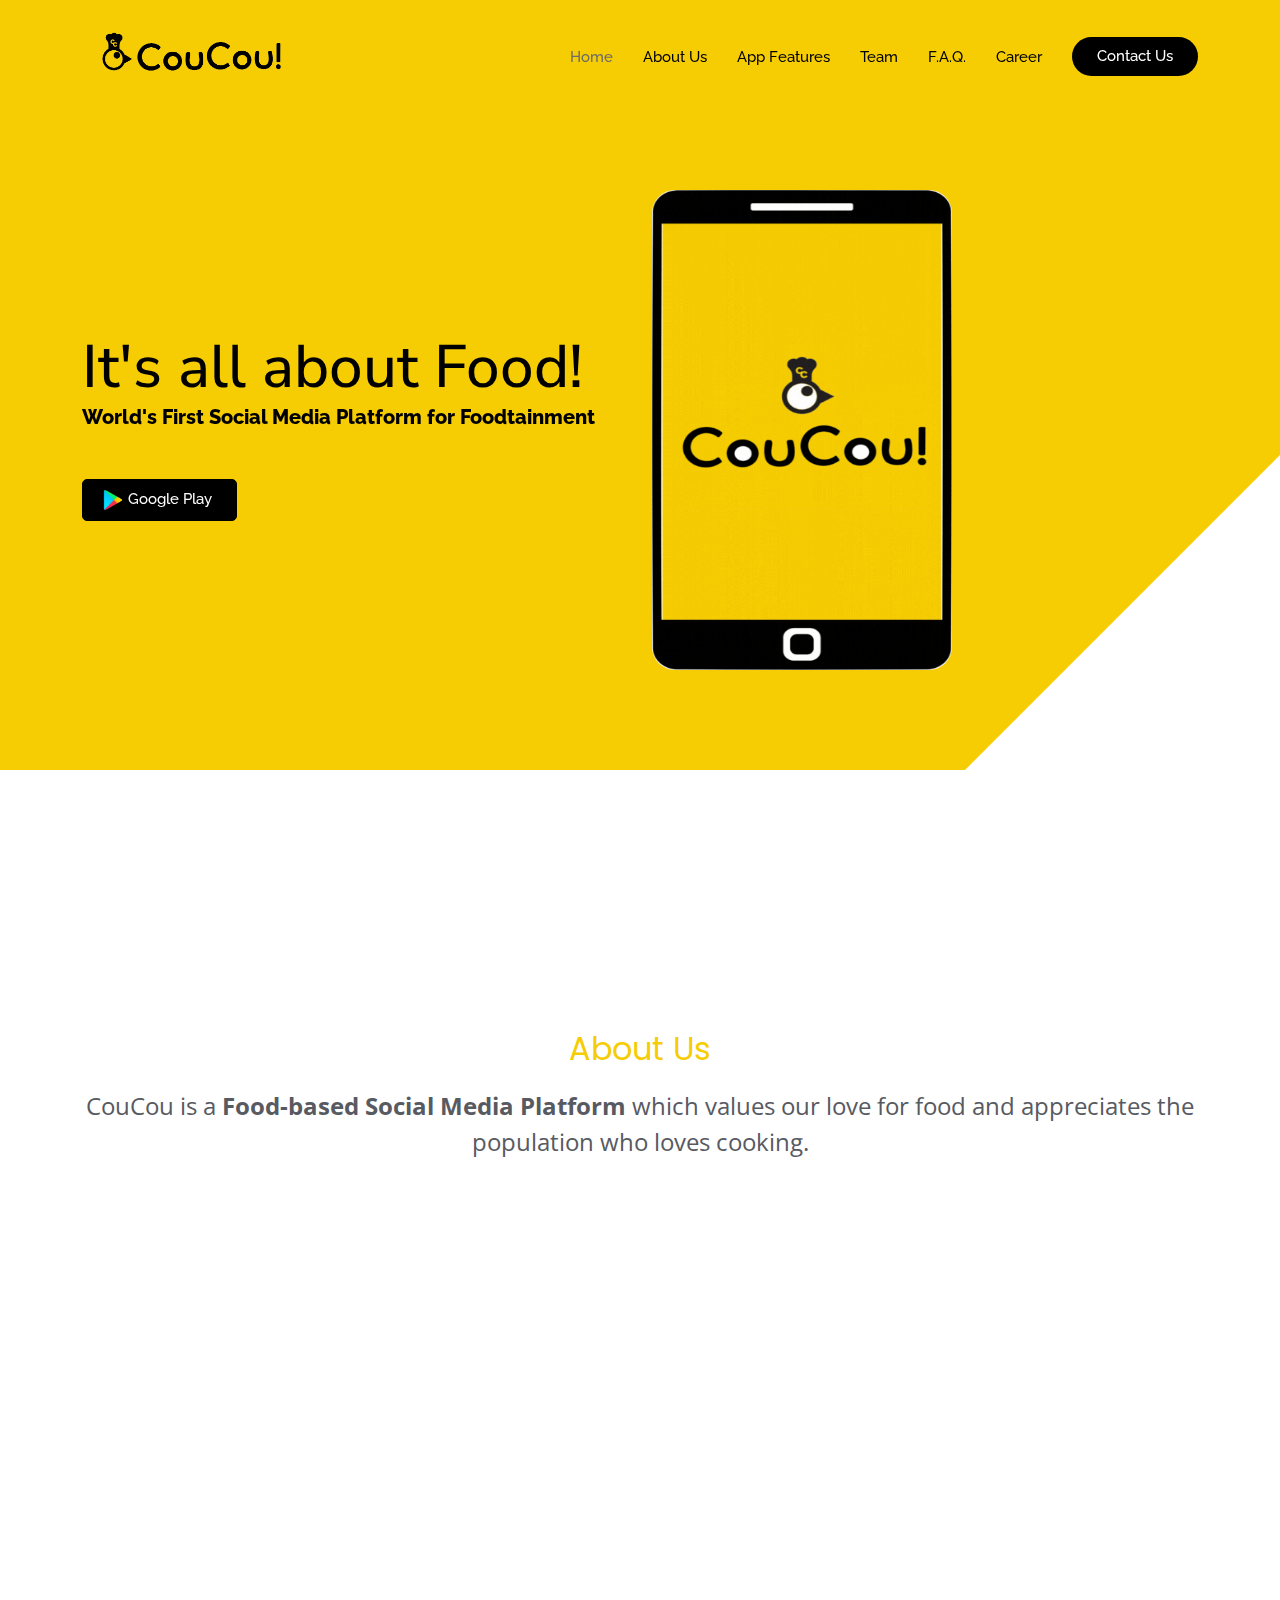
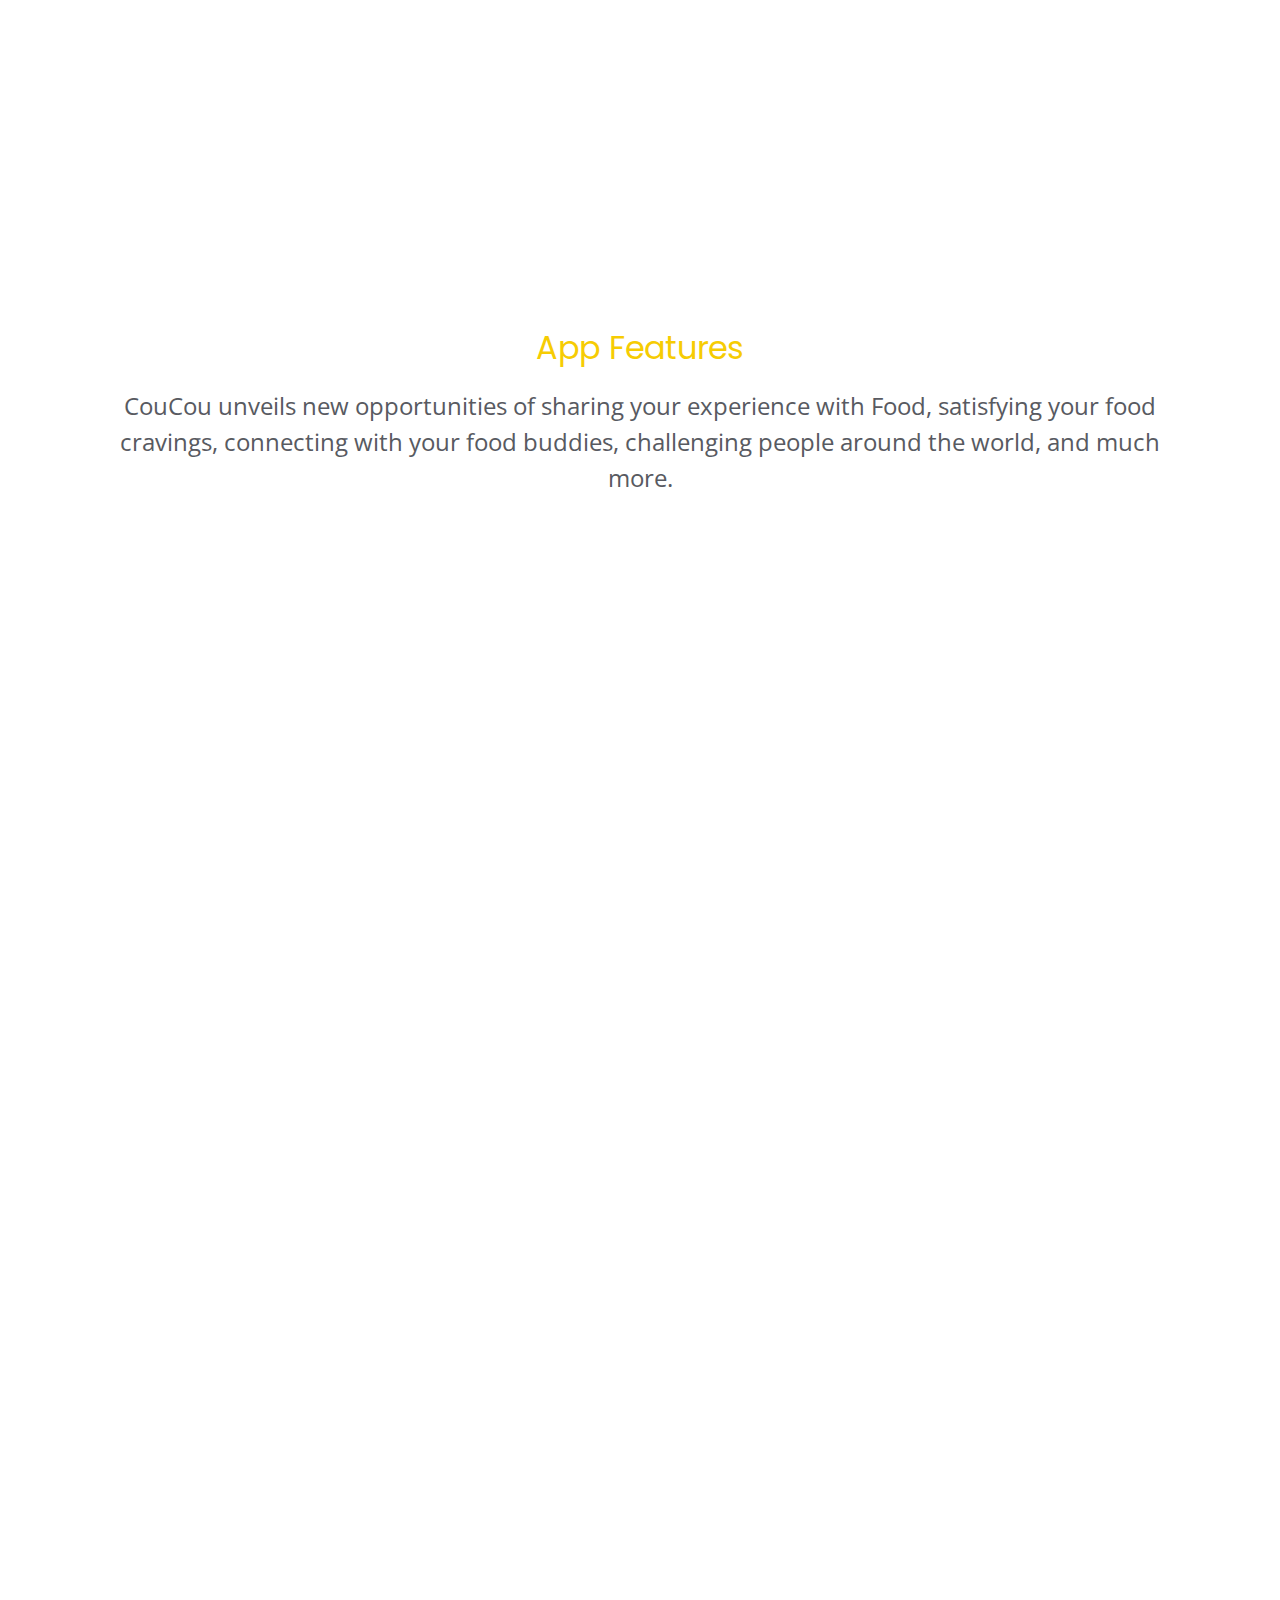
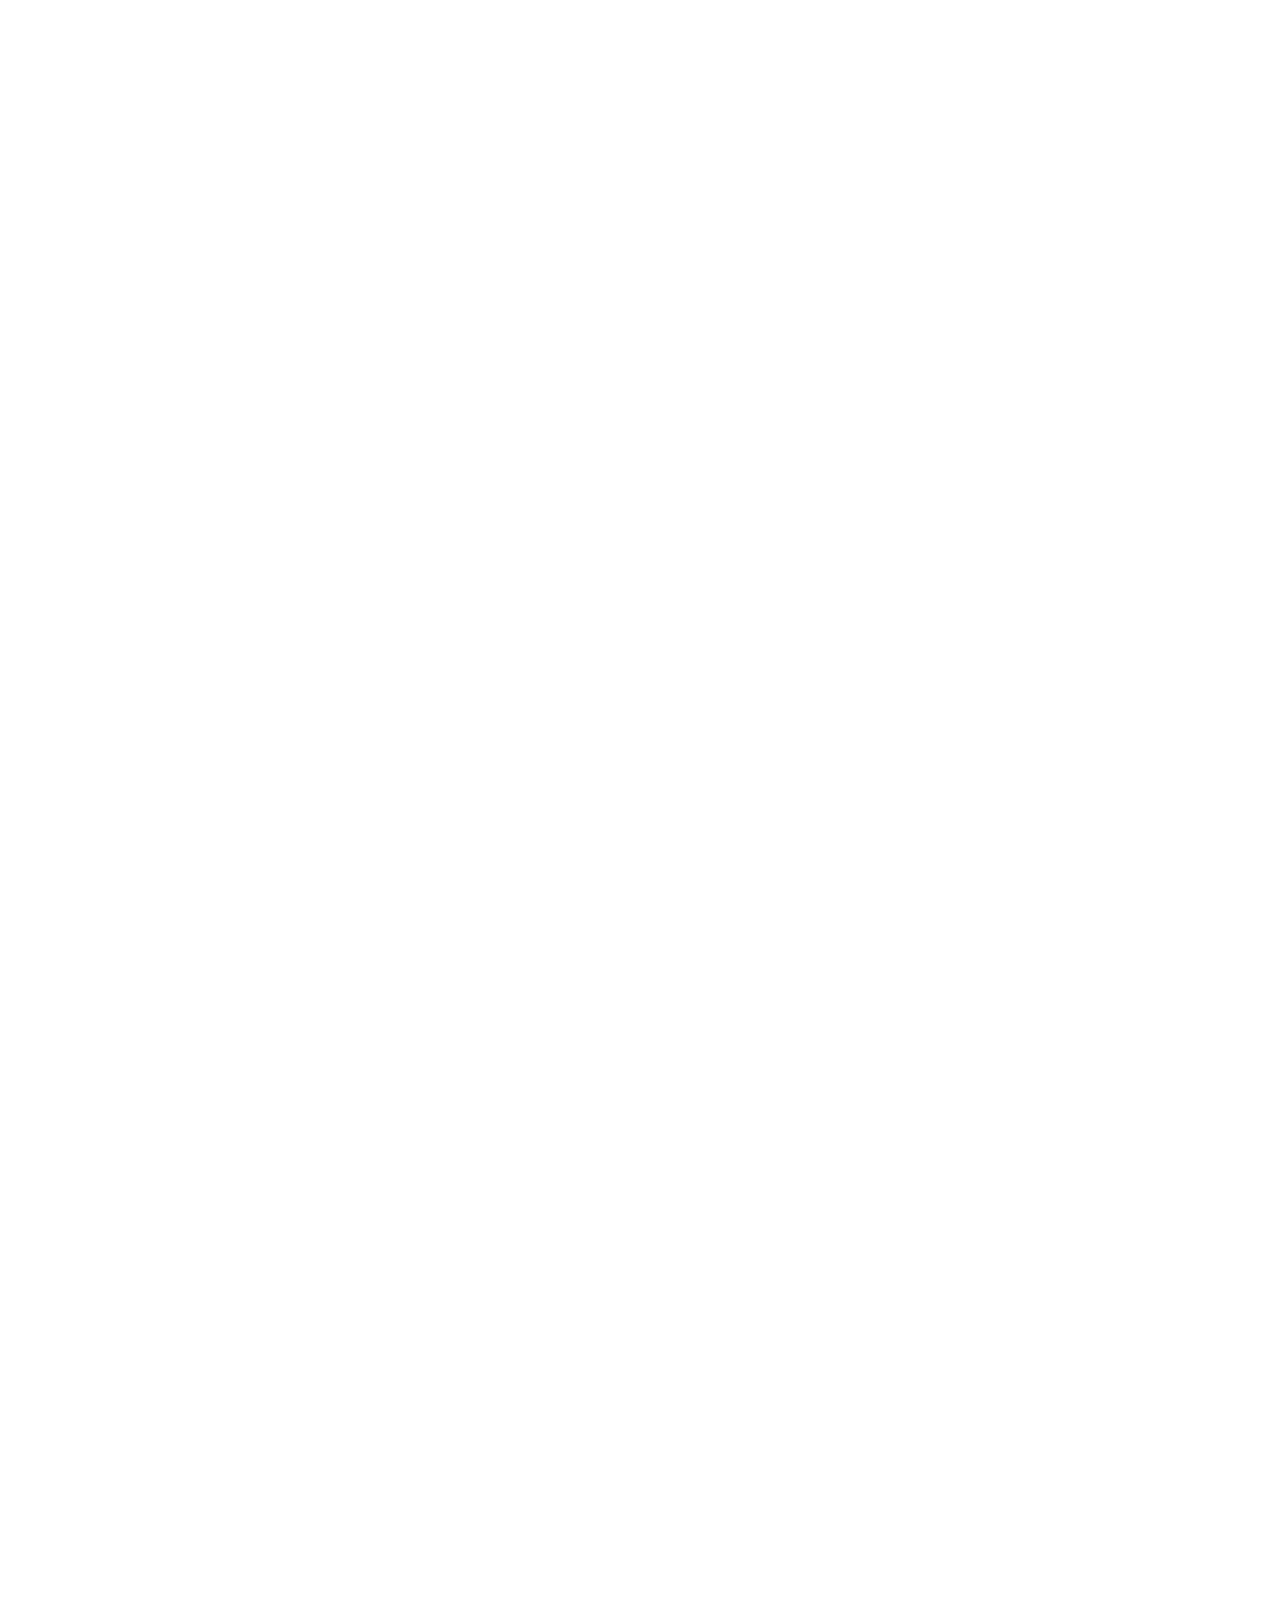
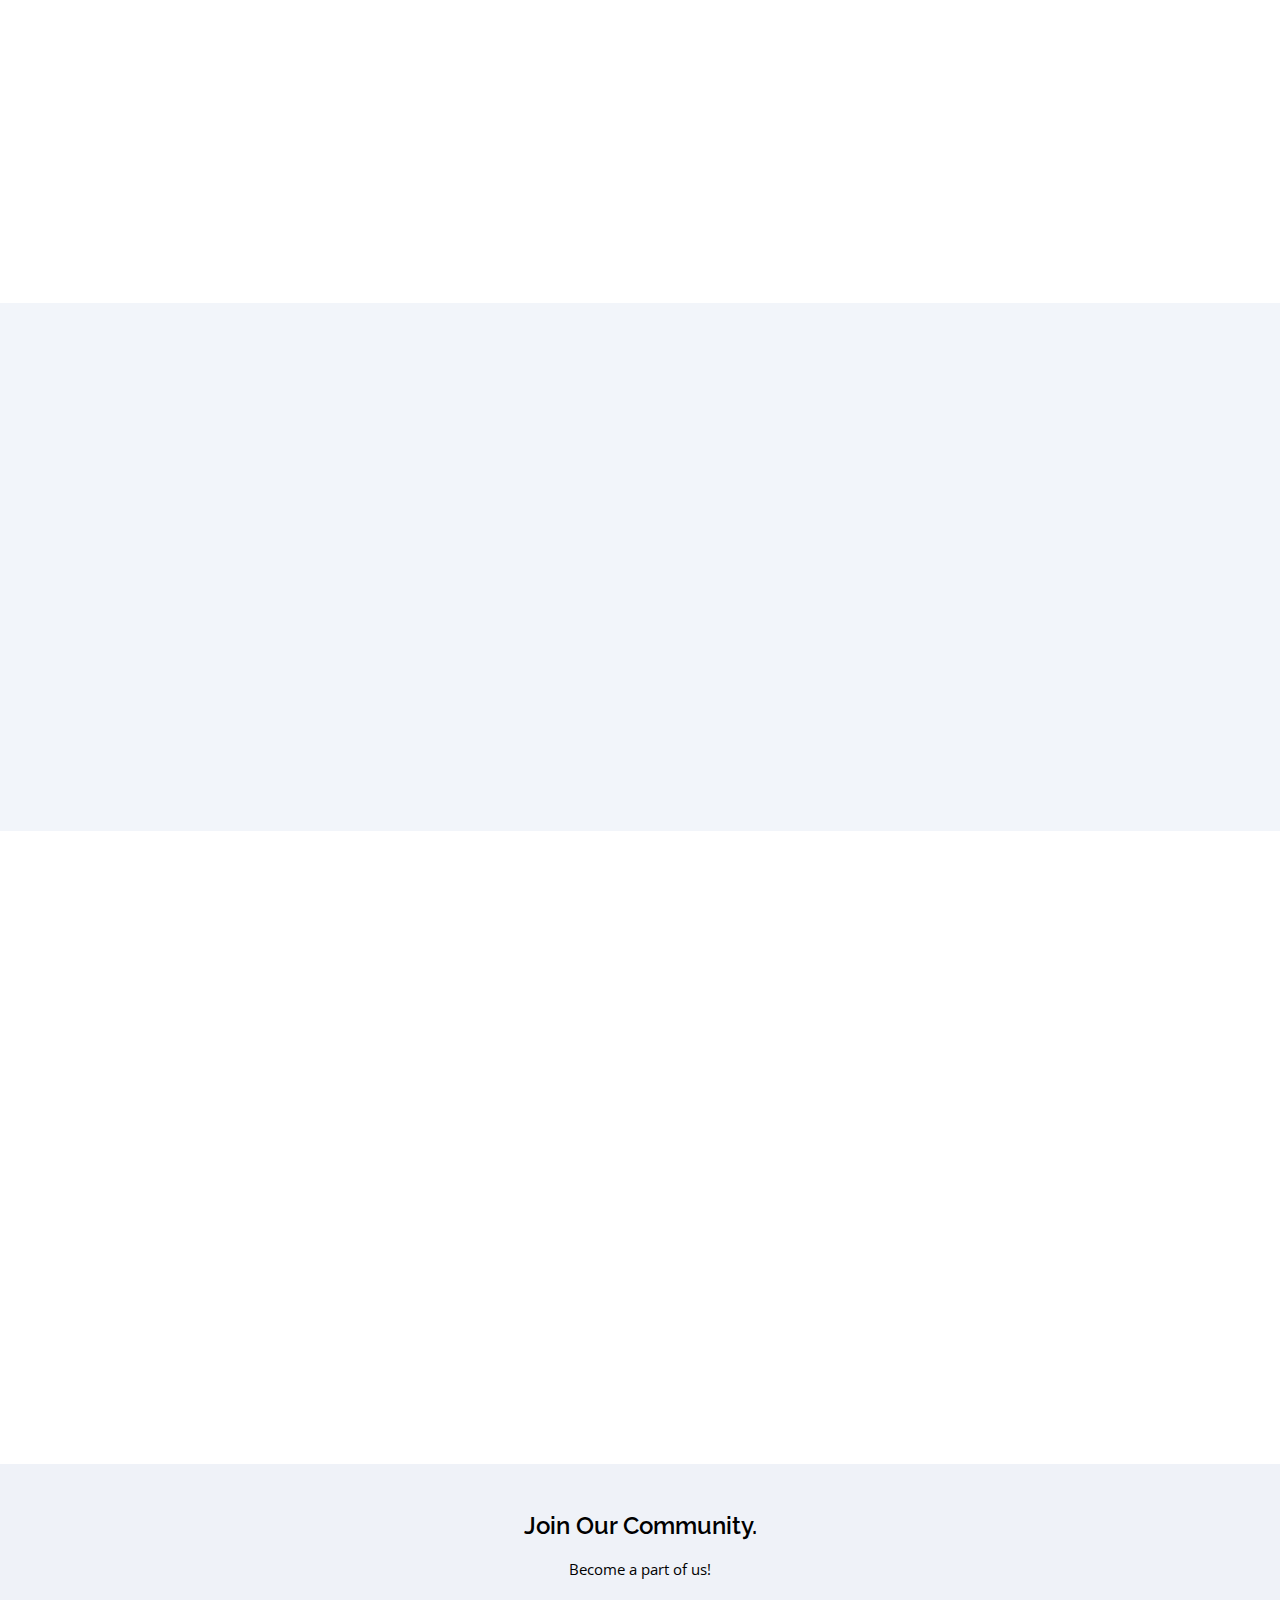
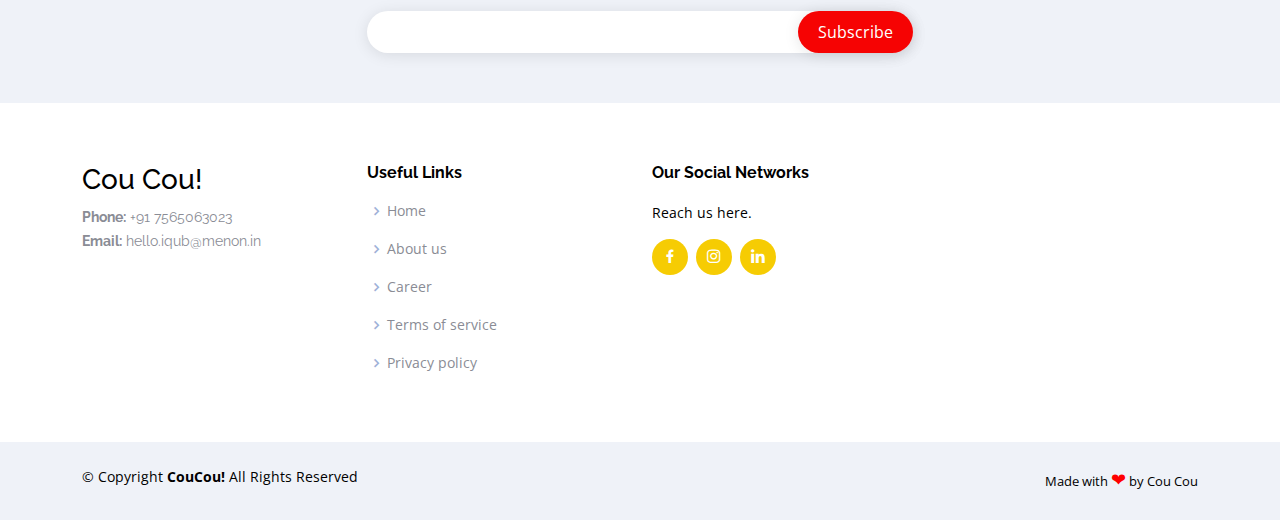
==== commit dfc49e26: "postion of images is set in centre for mobile too" ====
--- a/index.html
+++ b/index.html
@@ -159,15 +159,15 @@
     <section id="features" class="features">
       <div class="container">
 
-        <div class="section-title">
+        <div class="section-title" style="padding: 30px;">
           <h2>App Features</h2>
           <p style="font-size: x-large; font-weight: 400;">CouCou unveils new opportunities of sharing your experience
             with Food, satisfying your food cravings, connecting with your food buddies, challenging people around the
             world, and much more.</p>
         </div>
 
-        <div class="row no-gutters" style="padding-right: 50px ;">
-          <div class="col-xl-7 d-flex align-items-stretch order-2 order-lg-1">
+        <div class="row no-gutters">
+          <div class="col-xl-7 d-flex align-items-stretch order-2 order-lg-1"  style="padding: 30px;">
             <div class="content d-flex flex-column justify-content-center">
               <div class="row">
                 <div class="col-md-6 icon-box" data-aos="fade-up">
@@ -217,16 +217,11 @@
     <!-- ======= Details Section ======= -->
     <section id="details" class="details">
       <div class="container">
-
-        <div class="row content">
-          <div class="col-md-4" data-aos="fade-right" width="690" height="550">
-            <!-- <img src="assets/img/details-1.png" class="img-fluid" alt=""> -->
+        <div class="row content d-flex justify-content-between">
+          <div class="col-md-4 d-flex justify-content-center" data-aos="fade-right">
             <img src="./images/web illustrations2.gif" class="img-fluid" alt="" style="height:480px;">
-            <!-- <video width="650" height="510" autoplay loop>
-              <source src="./images/feature2.mp4" type="video/mp4">
-            </video> -->
-          </div>
-          <div class="col-md-8 pt-4" data-aos="fade-up" style="padding-left:100px">
+          </div>
+          <div class="col-md-8 pt-4" data-aos="fade-up" style="padding: 30px;">
             <h3>Foodtainment</h3>
             <p class="fst-italic">
               cook, click, post!
@@ -245,15 +240,11 @@
           </div>
         </div>
 
-        <div class="row content">
-          <div class="col-md-4 order-1 order-md-2" data-aos="fade-left">
-            <!-- <img src="assets/img/details-2.png" class="img-fluid" alt=""> -->
+        <div class="row content d-flex justify-content-between">
+          <div class="col-md-4 order-1 order-md-2 d-flex justify-content-center" data-aos="fade-left">
             <img src="./images/web illustrations3.gif" class="img-fluid" alt="" style="height:480px;">
-            <!-- <video width="600" height="450" autoplay loop>
-              <source src="./images/web3.mp4" type="video/mp4">
-            </video> -->
-          </div>
-          <div class="col-md-8 pt-5 order-2 order-md-1" data-aos="fade-up" style="padding-right: 100px;">
+          </div>
+          <div class="col-md-8 pt-5 order-2 order-md-1" data-aos="fade-up" style="padding: 30px;">
             <h3>Crazy Challenges</h3>
             <p class="fst-italic">
               Keep the entho! Challenge your friends, compete and enhance your skill.
@@ -270,14 +261,14 @@
           </div>
         </div>
 
-        <div class="row content">
-          <div class="col-md-4" data-aos="fade-right" style="width:300px">
+        <div class="row content d-flex justify-content-between">
+          <div class="col-md-4 d-flex justify-content-center" data-aos="fade-right">
             <img src="./images/web illustrations4.gif" class="img-fluid" alt="" style="height:480px">
             <!-- <video width="650" height="450" autoplay loop>
               <source src="./images/feature4.mp4" type="video/mp4">
             </video> -->
           </div>
-          <div class="col-md-8 pt-5" data-aos="fade-up" style="padding-left:200px">
+          <div class="col-md-8 pt-5" data-aos="fade-up" style="padding: 30px">
             <h3>Hungry?</h3>
             <p>Hungry? Don't wait, order now!</p>
             <ul>
@@ -294,11 +285,11 @@
           </div>
         </div>
 
-        <div class="row content">
-          <div class="col-md-4 order-1 order-md-2" data-aos="fade-left">
+        <div class="row content d-flex justify-content-between">
+          <div class="col-md-4 order-1 order-md-2 d-flex justify-content-center" data-aos="fade-left">
             <img src="./images/web illustrations51.gif" class="img-fluid" alt="" style="height:480px;">
           </div>
-          <div class="col-md-8 pt-5 order-2 order-md-1" data-aos="fade-up" style="padding-right: 100px;">
+          <div class="col-md-8 pt-5 order-2 order-md-1" data-aos="fade-up" style="padding: 30px;">
             <h3>Exciting Rewards</h3>
             <p class="fst-italic">
               Get Cou Cou coukies just by uploading and sharing reels.
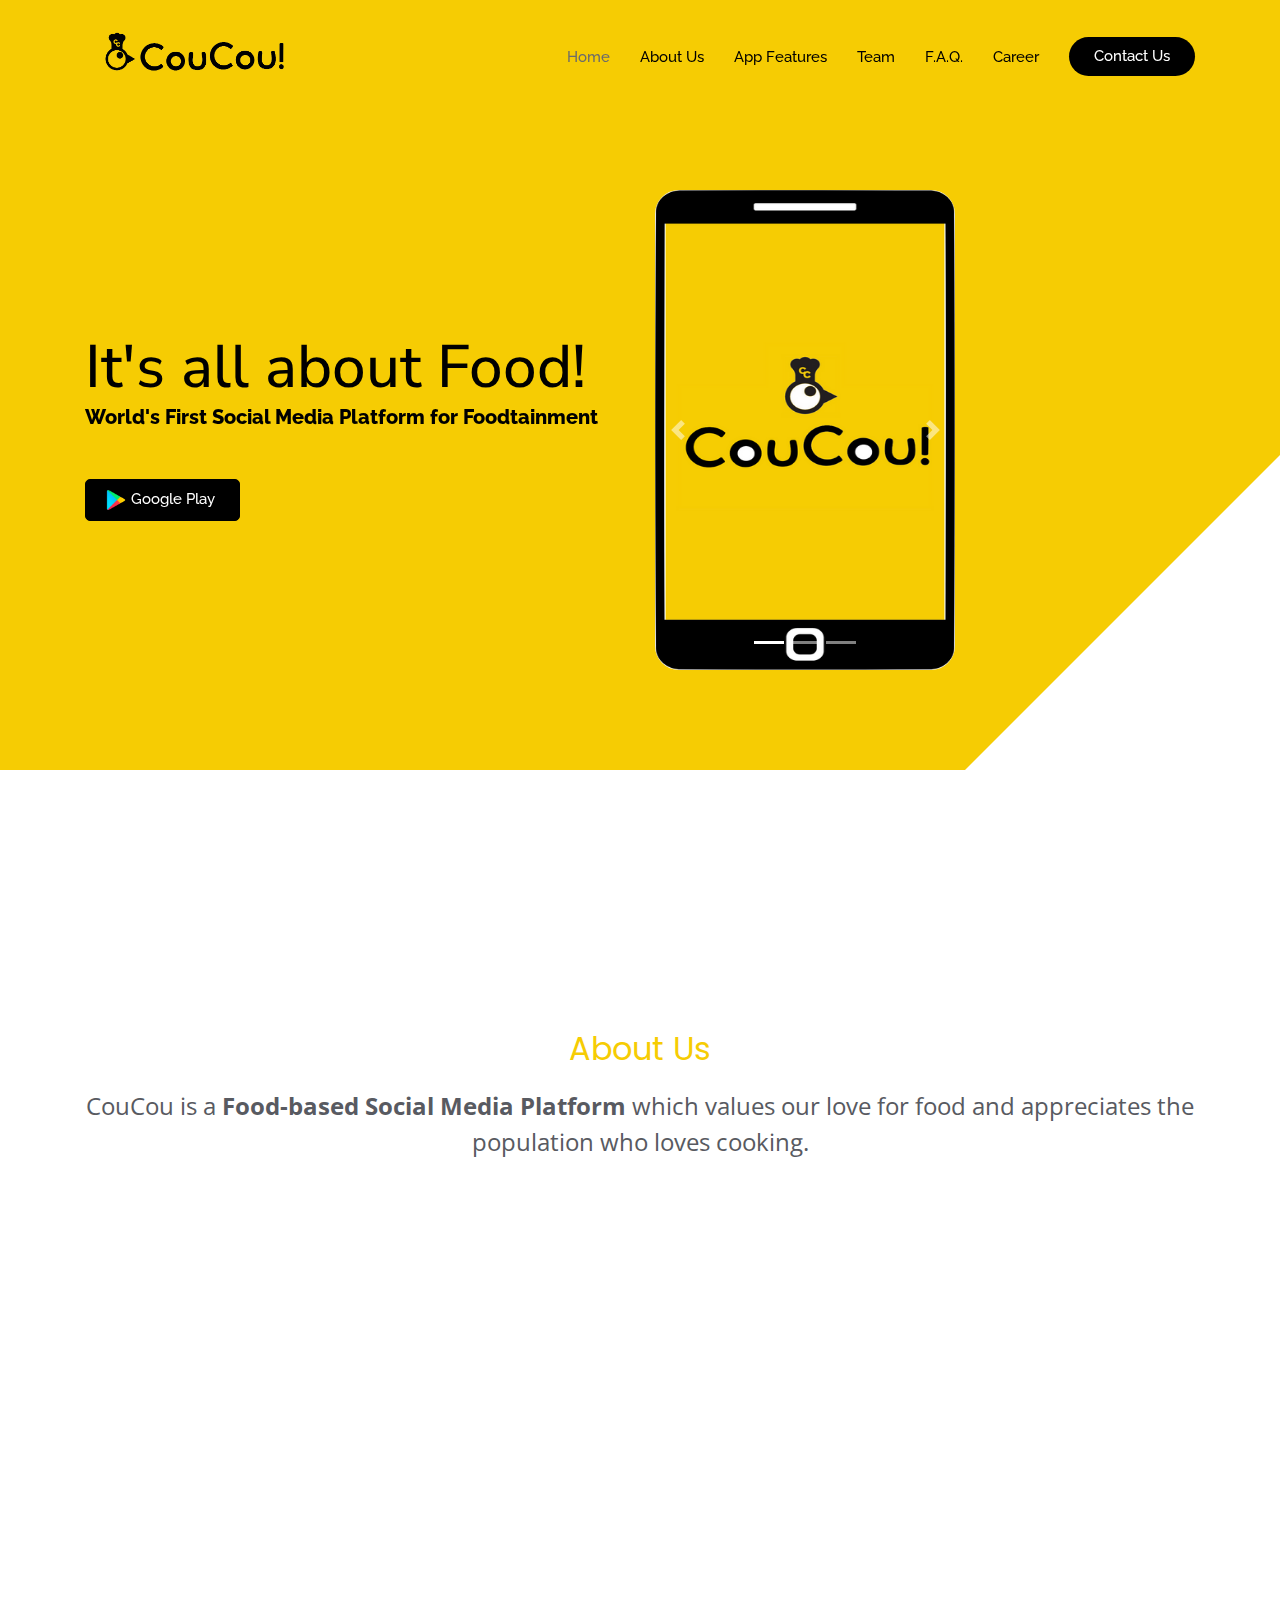
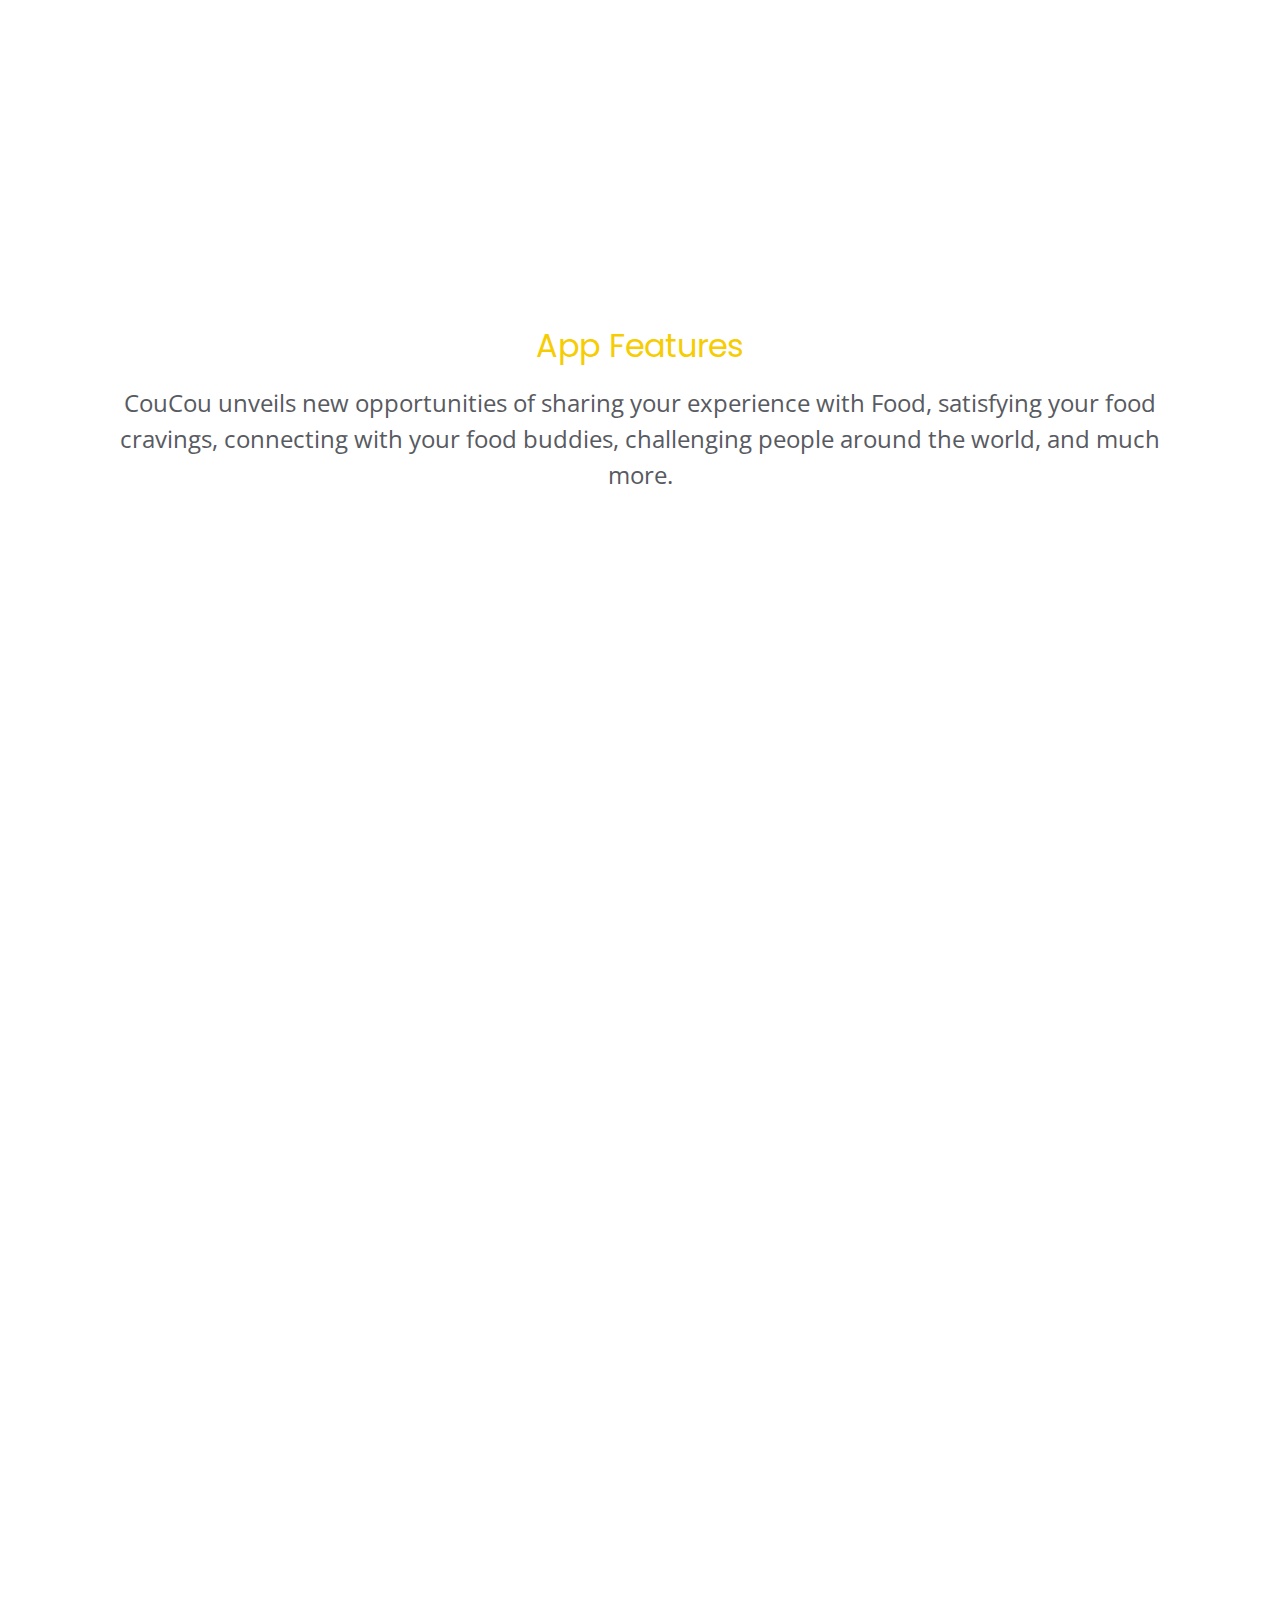
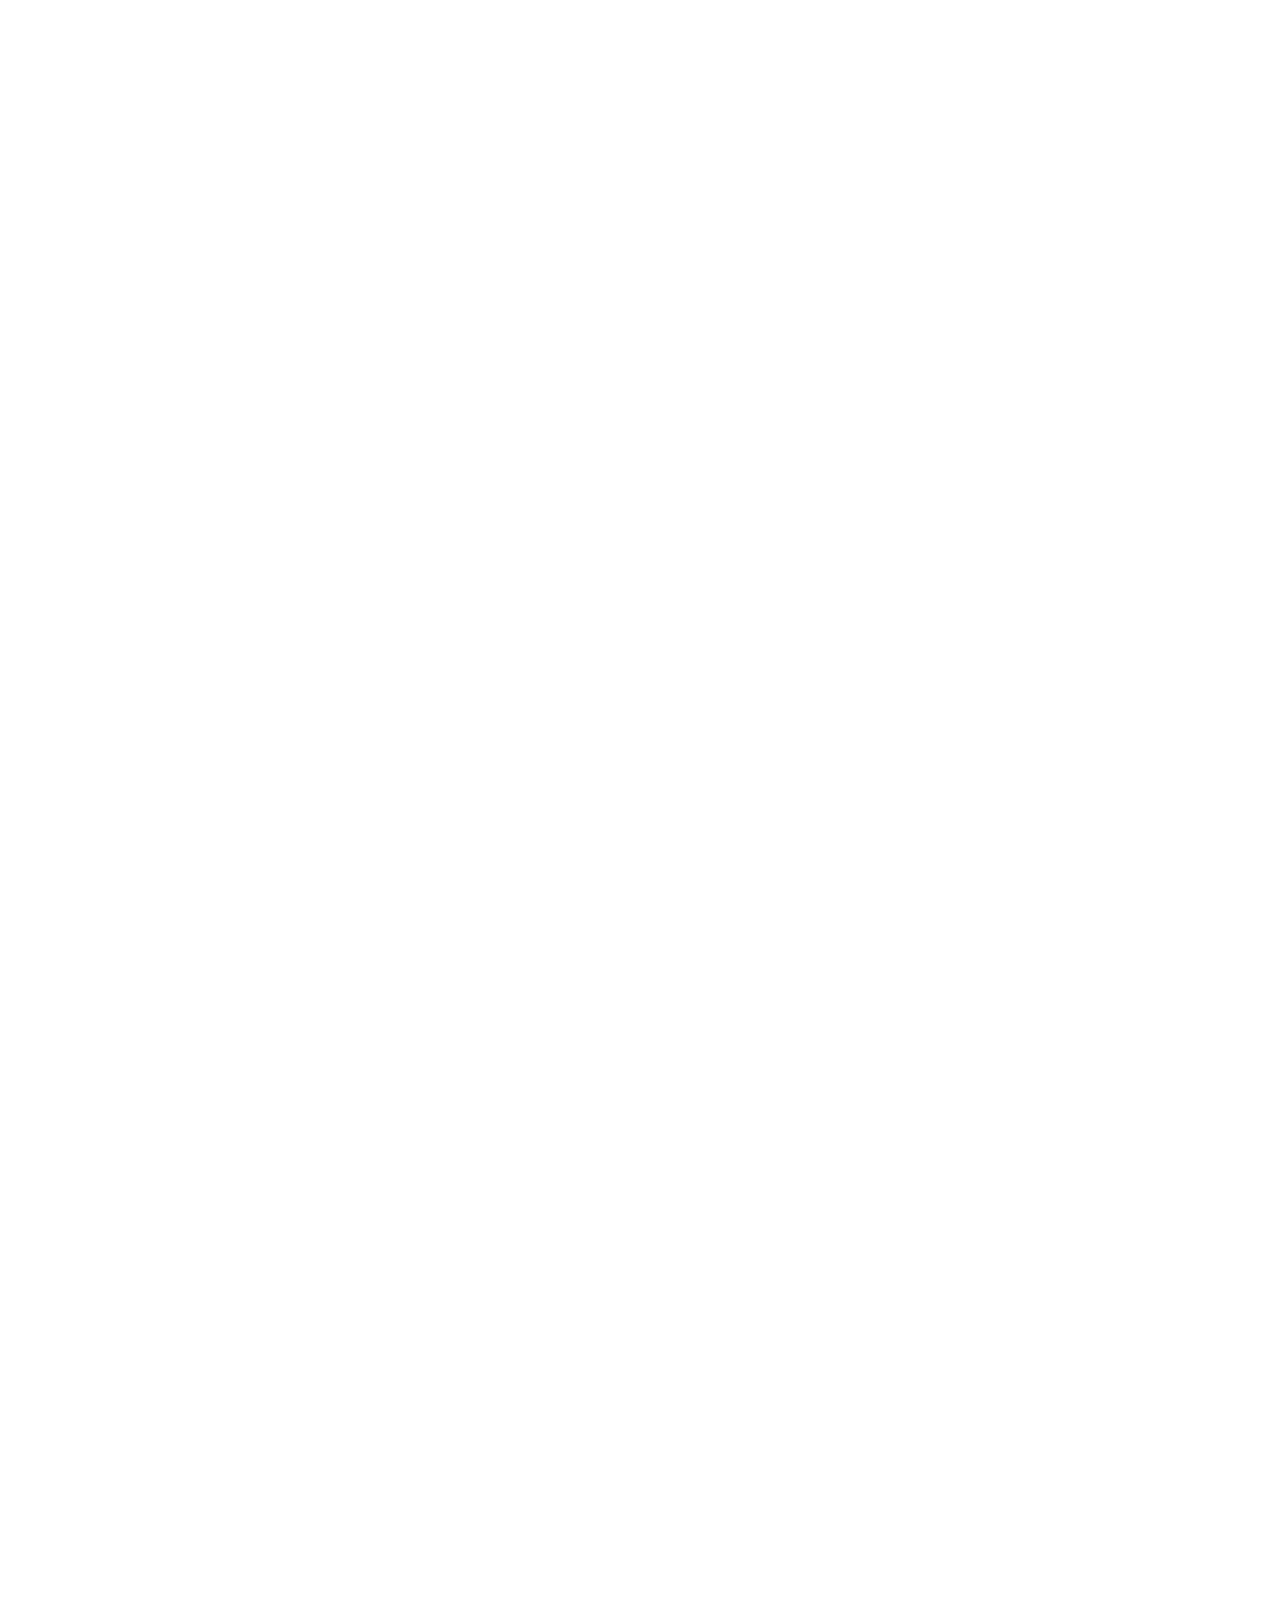
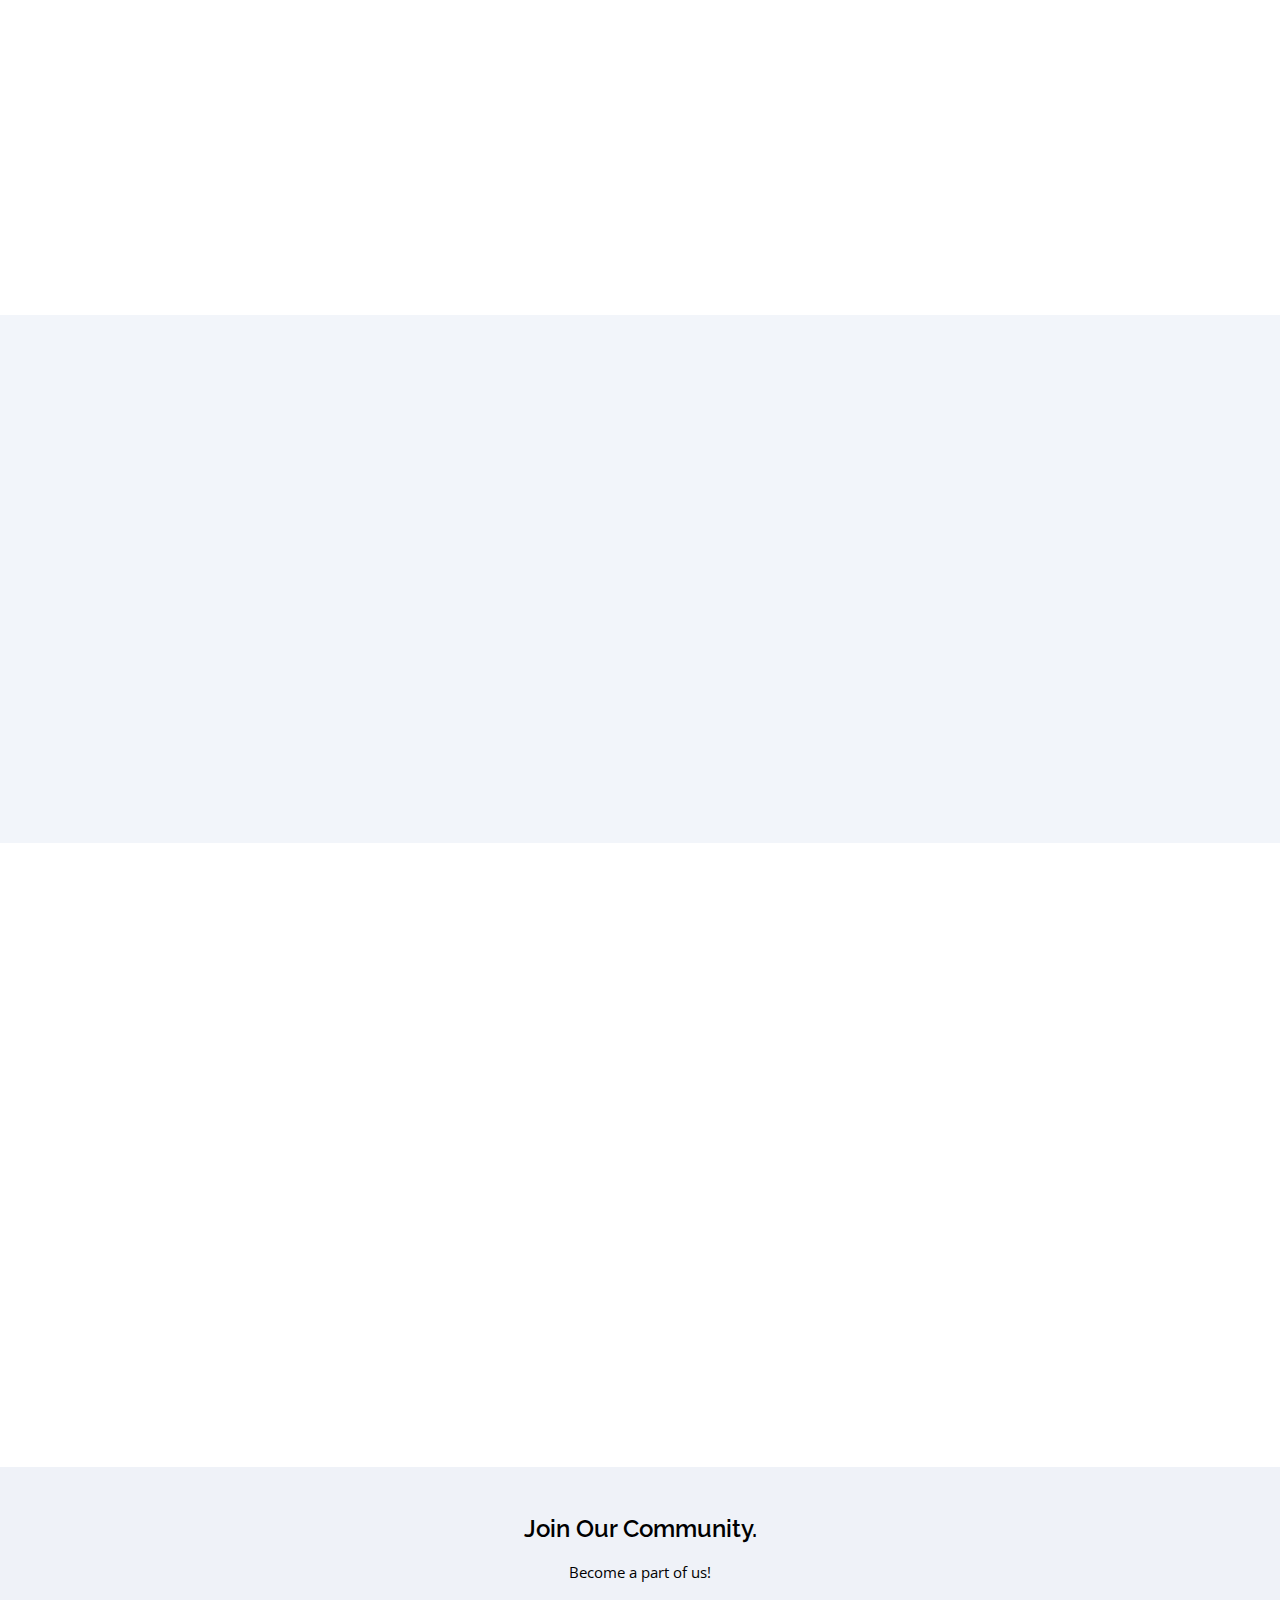
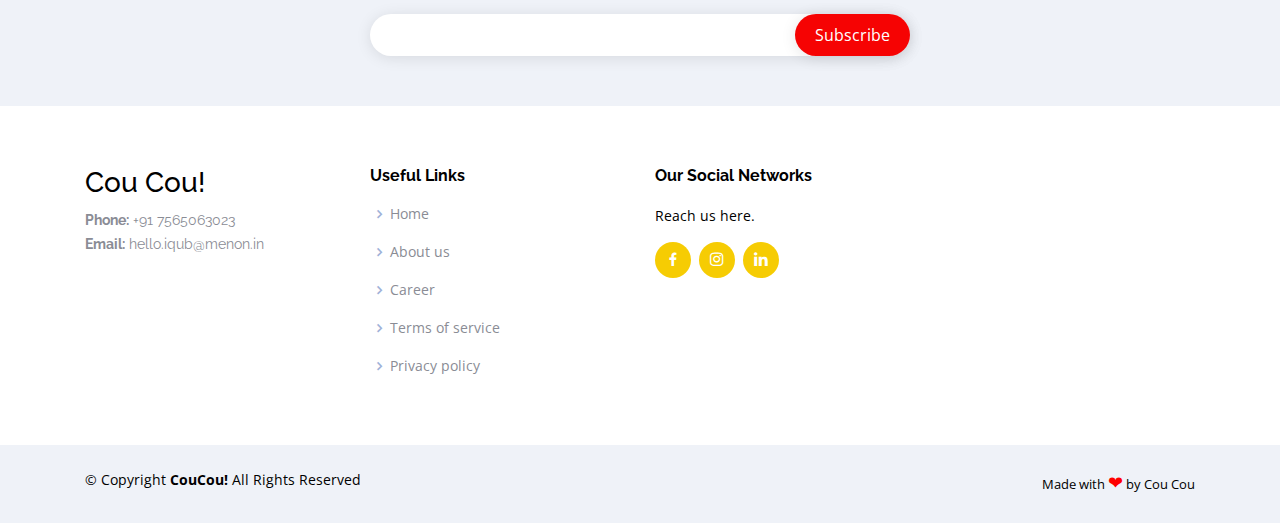
==== commit 23668bfc: "bootstraps css and JS linked, carousel added" ====
--- a/index.html
+++ b/index.html
@@ -37,6 +37,12 @@
   <link href="assets/vendor/glightbox/css/glightbox.min.css" rel="stylesheet">
   <link href="assets/vendor/swiper/swiper-bundle.min.css" rel="stylesheet">
   <link href="./fonts/UmbaSoft-SCMediumDemo.otf">
+
+  <!-- bootstrap css connected  -->
+  <link rel="stylesheet" crossorigin="anonymous"
+    href="https://cdn.jsdelivr.net/npm/bootstrap@4.3.1/dist/css/bootstrap.min.css"
+    integrity="sha384-ggOyR0iXCbMQv3Xipma34MD+dH/1fQ784/j6cY/iJTQUOhcWr7x9JvoRxT2MZw1T">
+
 
   <!-- Template Main CSS File -->
   <link href="assets/css/style.css" rel="stylesheet">
@@ -113,10 +119,45 @@
         </div>
         <div class="col-lg-6 d-lg-flex flex-lg-column align-items-stretch order-1 order-lg-2 hero-img absolute"
           data-aos="fade-up">
-          <img class="img-fluid" 
-            src="./images/Add a subheading (365 × 673 px) (1).gif"
-            style="height: 480px; width: 300px; border-radius: 23px;">
-        </div>
+          <!-- <img class="img-fluid" src="./images/Add a subheading (365 × 673 px) (1).gif"
+            style="height: 480px; width: 300px; border-radius: 23px;"> -->
+
+          <div id="carouselExampleIndicators" class="carousel slide" data-ride="carousel"
+            style="height: 480px; width: 300px;">
+            <ol class="carousel-indicators">
+              <li data-target="#carouselExampleIndicators" data-slide-to="0" class="active"></li>
+              <li data-target="#carouselExampleIndicators" data-slide-to="1"></li>
+              <li data-target="#carouselExampleIndicators" data-slide-to="2"></li>
+            </ol>
+            <div class="carousel-inner">
+              <div class="carousel-item active">
+                <img class="d-block w-100" src="./assets/img/carousel1.png" alt="First slide"
+                  style="height: 480px; border-radius: 24px;">
+              </div>
+              <div class="carousel-item">
+                <img class="d-block w-100" src="./assets/img/carousel2.png" alt="Second slide"
+                  style="height: 480px; border-radius: 24px;">
+              </div>
+              <div class="carousel-item">
+                <img class="d-block w-100" src="./assets/img/carousel3.png" alt="Third slide"
+                  style="height: 480px; border-radius: 24px;">
+              </div>
+            </div>
+            <a class="carousel-control-prev" href="#carouselExampleIndicators" role="button" data-slide="prev">
+              <span class="carousel-control-prev-icon" aria-hidden="true"></span>
+              <span class="sr-only">Previous</span>
+            </a>
+            <a class="carousel-control-next" href="#carouselExampleIndicators" role="button" data-slide="next">
+              <span class="carousel-control-next-icon" aria-hidden="true"></span>
+              <span class="sr-only">Next</span>
+            </a>
+          </div>
+        </div>
+
+
+
+
+
         <!-- <div style="margin-left: 50px; margin-top: 500px; position: absolute; ">
           <img style="width: 150px;" alt="this slowpoke moves" src="https://i-qub.github.io/CoucouWebsite/images/like-dish.gif">
         </div> -->
@@ -167,7 +208,7 @@
         </div>
 
         <div class="row no-gutters">
-          <div class="col-xl-7 d-flex align-items-stretch order-2 order-lg-1"  style="padding: 30px;">
+          <div class="col-xl-7 d-flex align-items-stretch order-2 order-lg-1" style="padding: 30px;">
             <div class="content d-flex flex-column justify-content-center">
               <div class="row">
                 <div class="col-md-6 icon-box" data-aos="fade-up">
@@ -552,6 +593,17 @@
   <script src="assets/vendor/swiper/swiper-bundle.min.js"></script>
   <script src="assets/vendor/php-email-form/validate.js"></script>
 
+  <!-- bootstrap javaScript  -->
+  <script src="https://code.jquery.com/jquery-3.3.1.slim.min.js"
+    integrity="sha384-q8i/X+965DzO0rT7abK41JStQIAqVgRVzpbzo5smXKp4YfRvH+8abtTE1Pi6jizo"
+    crossorigin="anonymous"></script>
+  <script src="https://cdn.jsdelivr.net/npm/popper.js@1.14.7/dist/umd/popper.min.js"
+    integrity="sha384-UO2eT0CpHqdSJQ6hJty5KVphtPhzWj9WO1clHTMGa3JDZwrnQq4sF86dIHNDz0W1"
+    crossorigin="anonymous"></script>
+  <script src="https://cdn.jsdelivr.net/npm/bootstrap@4.3.1/dist/js/bootstrap.min.js"
+    integrity="sha384-JjSmVgyd0p3pXB1rRibZUAYoIIy6OrQ6VrjIEaFf/nJGzIxFDsf4x0xIM+B07jRM"
+    crossorigin="anonymous"></script>
+
   <!-- Template Main JS File -->
   <script src="assets/js/main.js"></script>
 
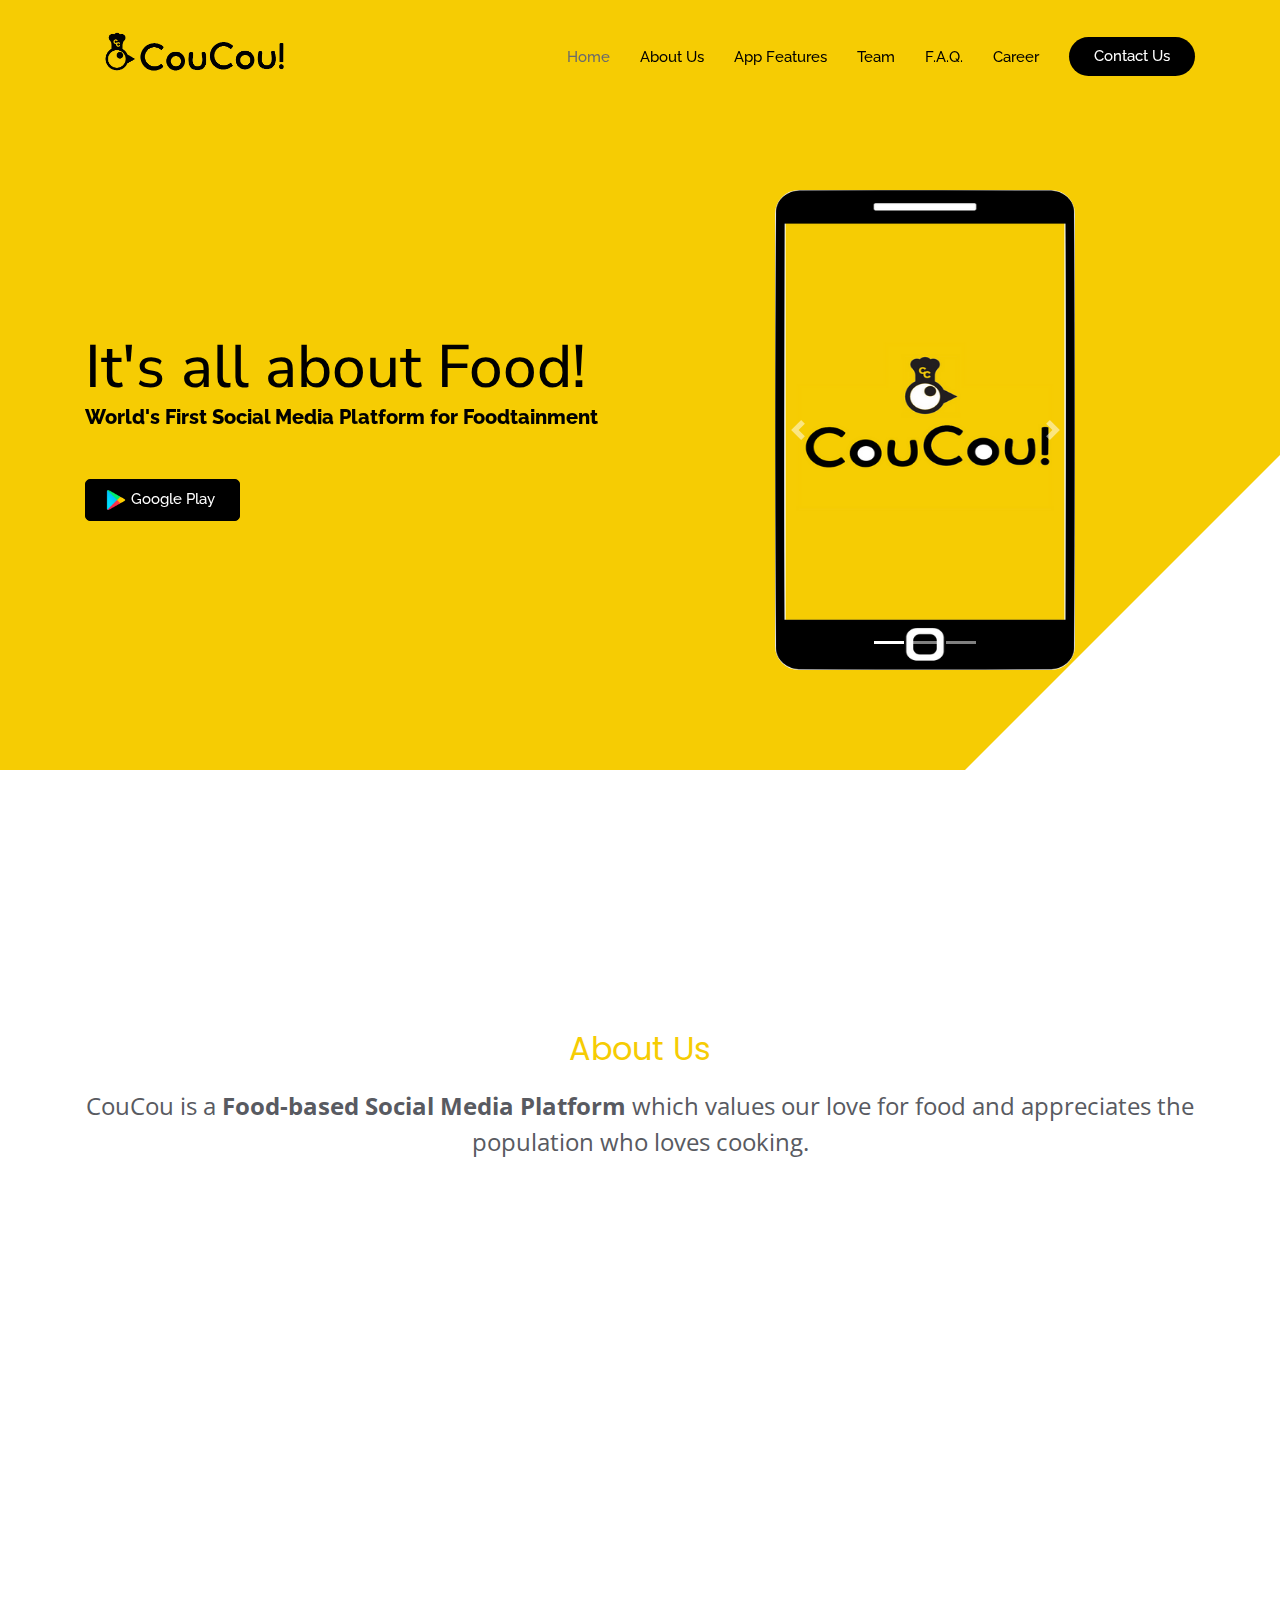
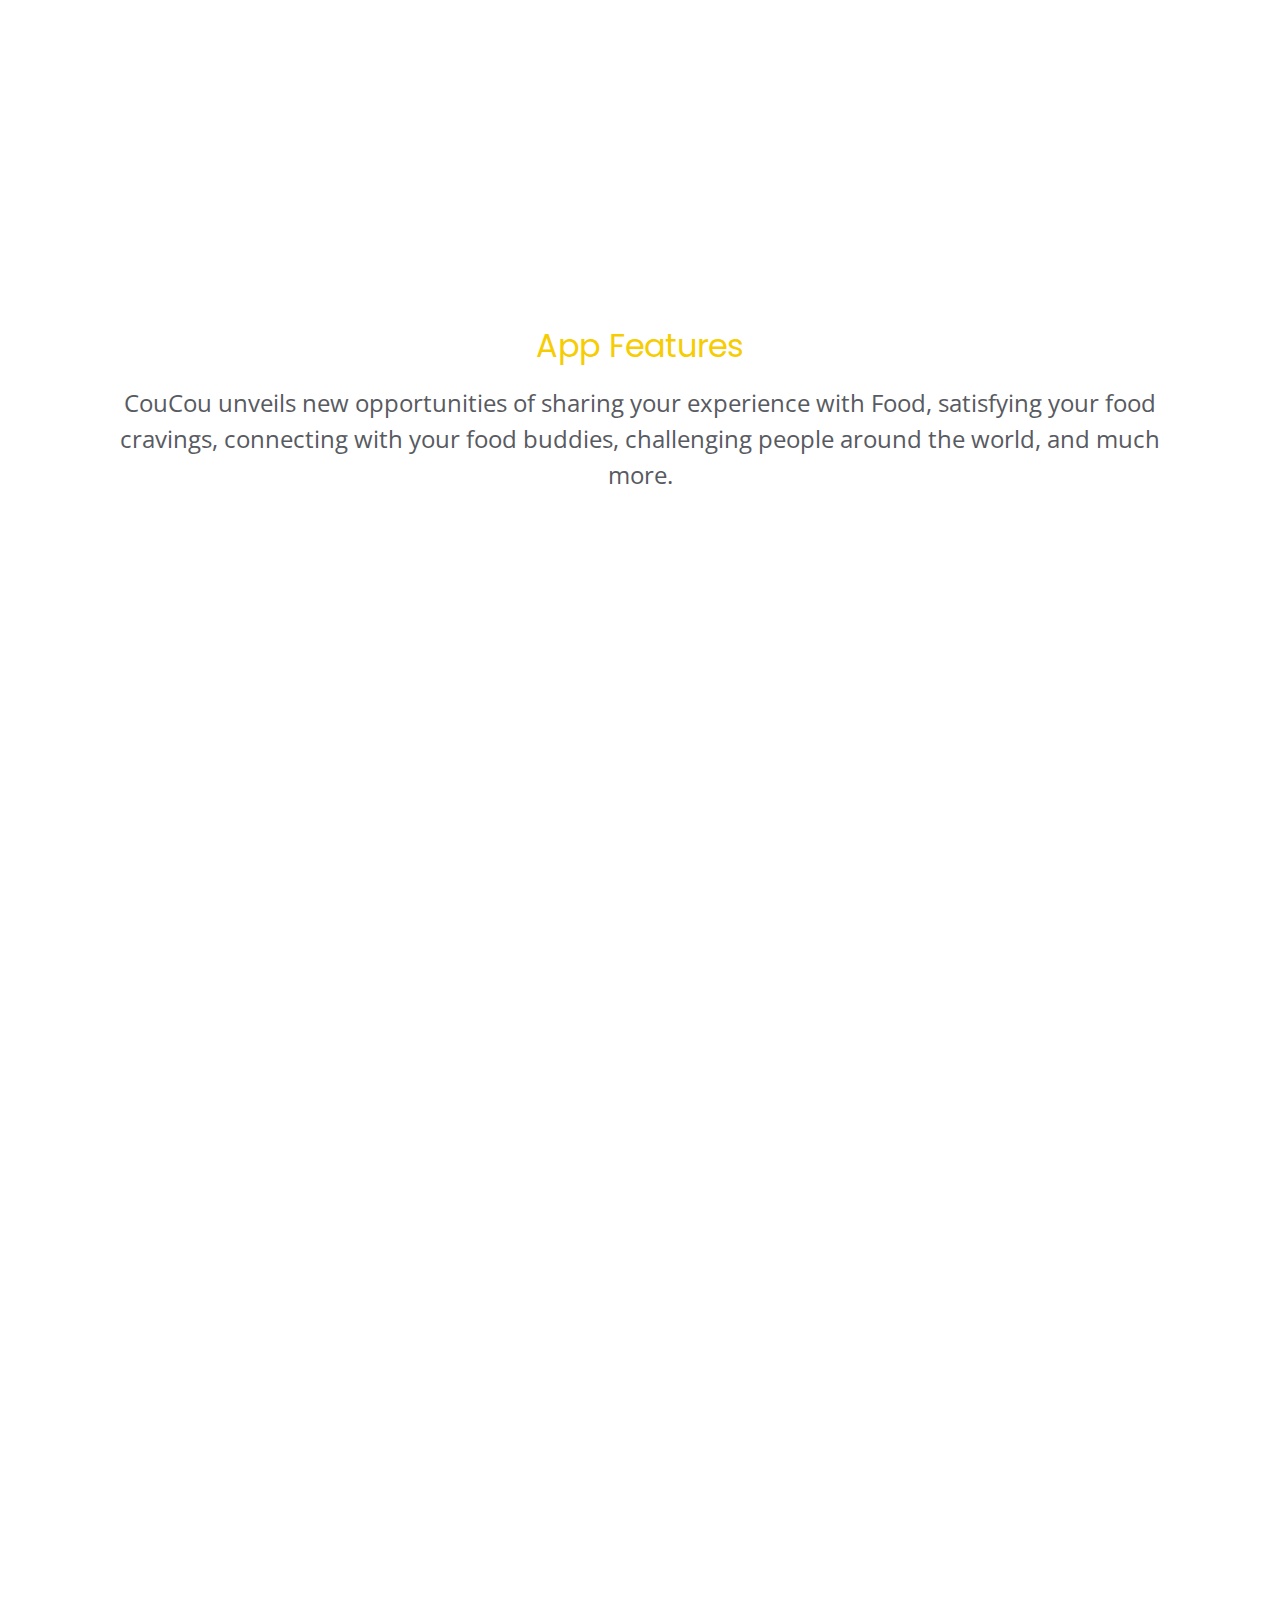
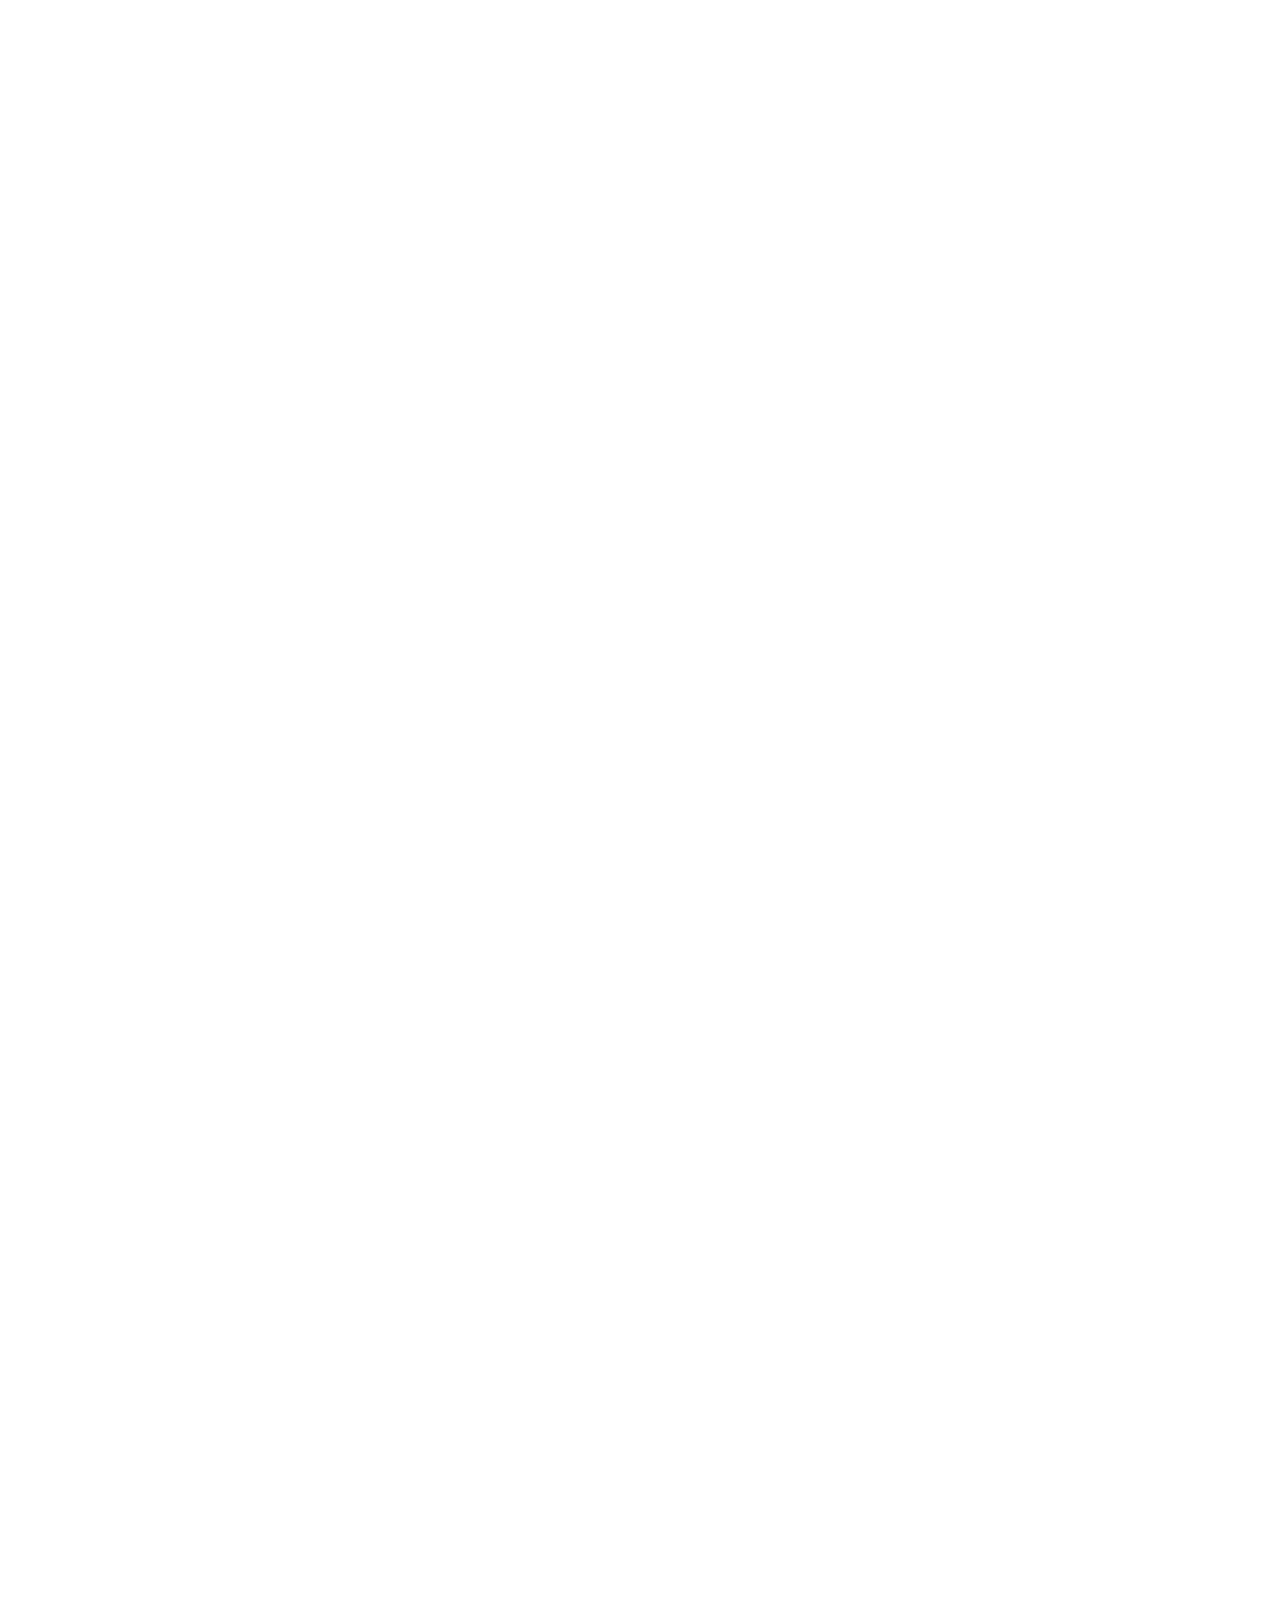
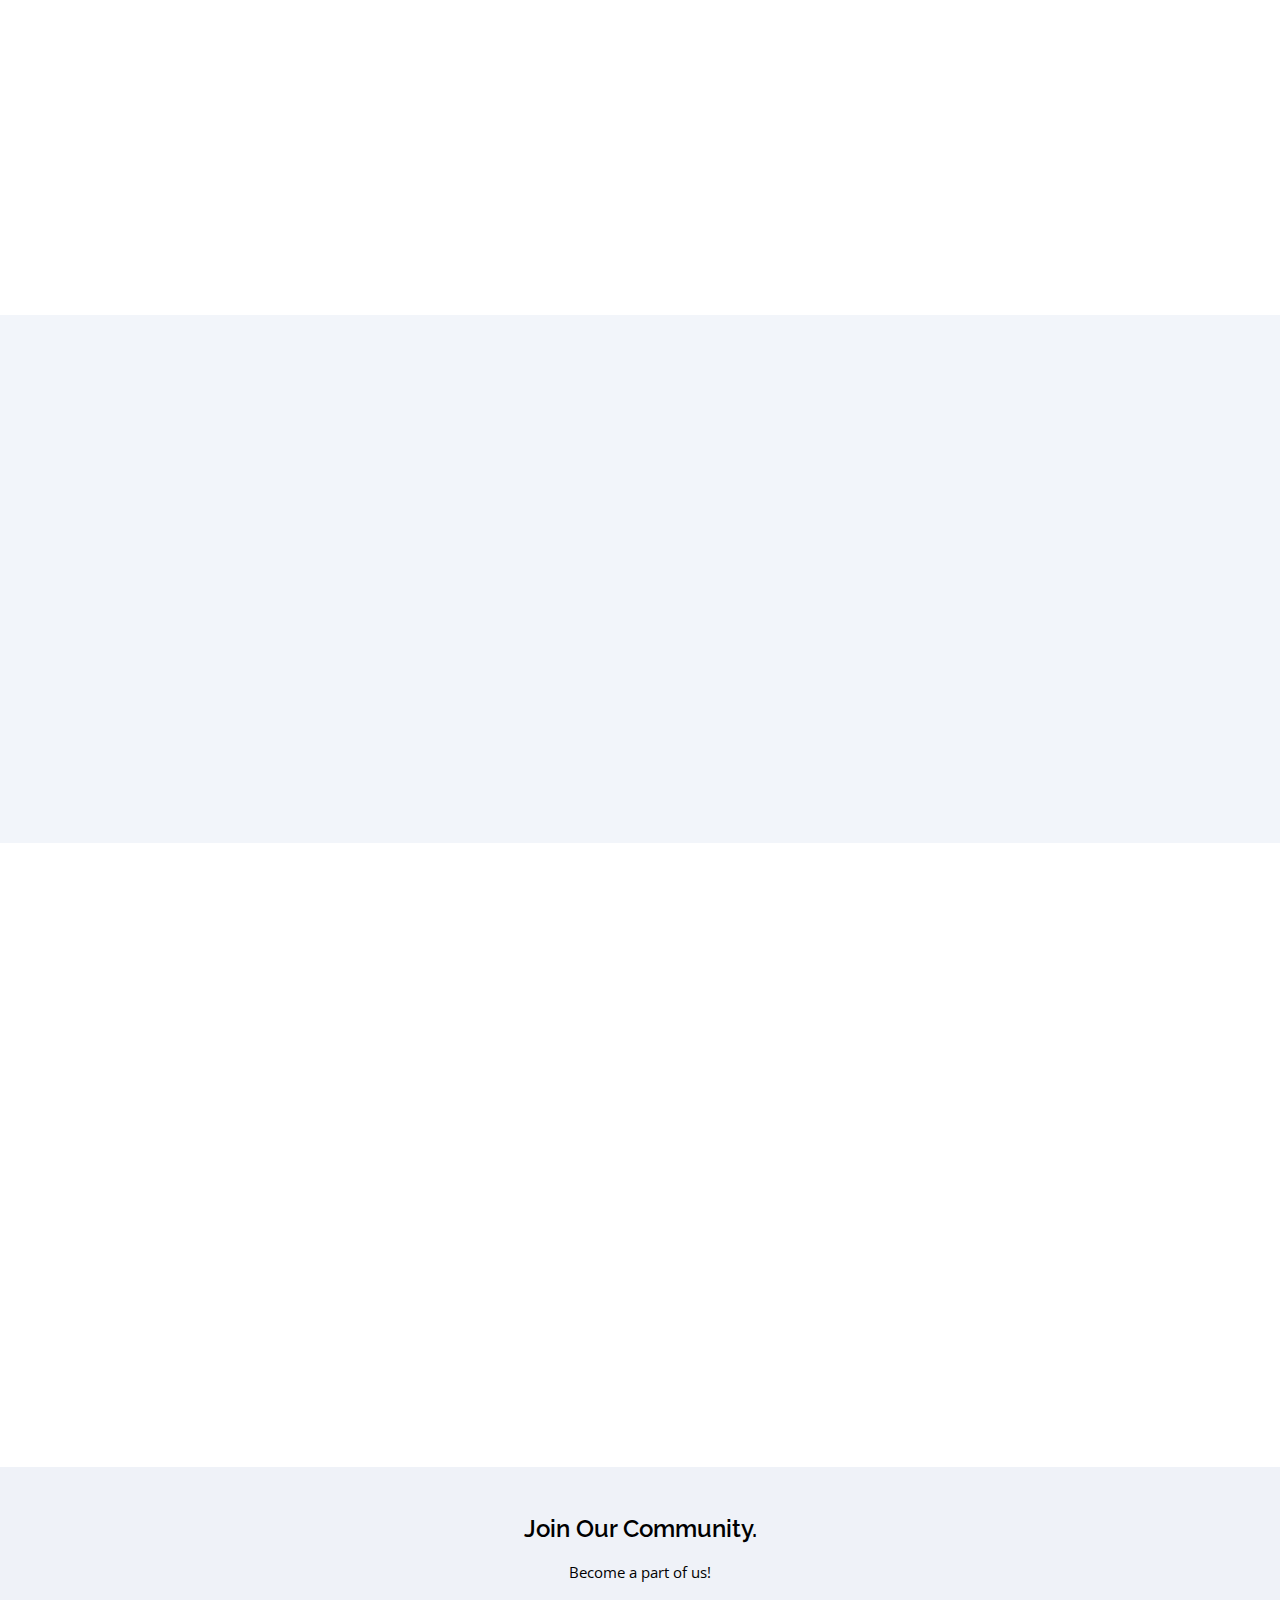
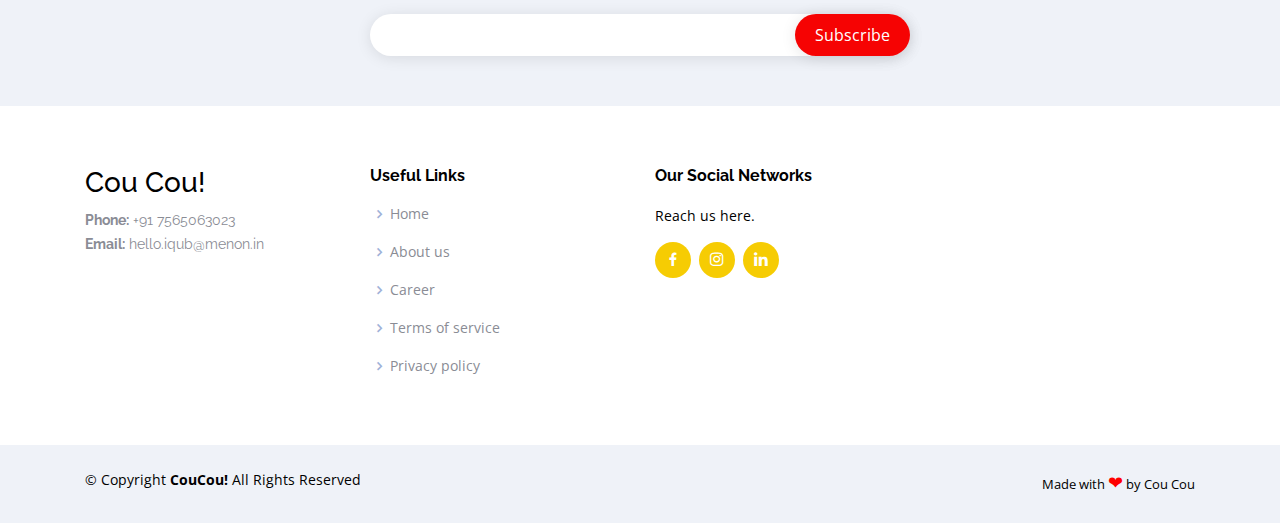
==== commit 807c3da0: "carousel made responsive" ====
--- a/index.html
+++ b/index.html
@@ -106,8 +106,7 @@
             <div class="shadow"></div>
           </div>
         </div>
-        <div
-          class=" col-lg-6 d-lg-flex flex-lg-column justify-content-center align-items-stretch pt-5 pt-lg-0 order-2 order-lg-1 absolute"
+        <div class="col-lg-6 d-lg-flex flex-lg-column justify-content-center align-items-stretch pt-5 pt-lg-0 order-2 order-lg-1 absolute"
           data-aos="fade-up">
           <div>
             <h1>It's all about Food!</h1>
@@ -117,13 +116,14 @@
             <!-- <a href="#" class="download-btn"><i class="bx bxl-apple"></i> App Store</a> -->
           </div>
         </div>
-        <div class="col-lg-6 d-lg-flex flex-lg-column align-items-stretch order-1 order-lg-2 hero-img absolute"
+        <div class="col-lg-6 order-1 order-lg-2 hero-img d-flex justify-content-center"
           data-aos="fade-up">
           <!-- <img class="img-fluid" src="./images/Add a subheading (365 × 673 px) (1).gif"
             style="height: 480px; width: 300px; border-radius: 23px;"> -->
 
-          <div id="carouselExampleIndicators" class="carousel slide" data-ride="carousel"
-            style="height: 480px; width: 300px;">
+          <div id="carouselExampleIndicators" 
+            class="carousel slide d-flex justify-content-between" 
+            data-ride="carousel" style="height: 480px; width: 300px;">
             <ol class="carousel-indicators">
               <li data-target="#carouselExampleIndicators" data-slide-to="0" class="active"></li>
               <li data-target="#carouselExampleIndicators" data-slide-to="1"></li>
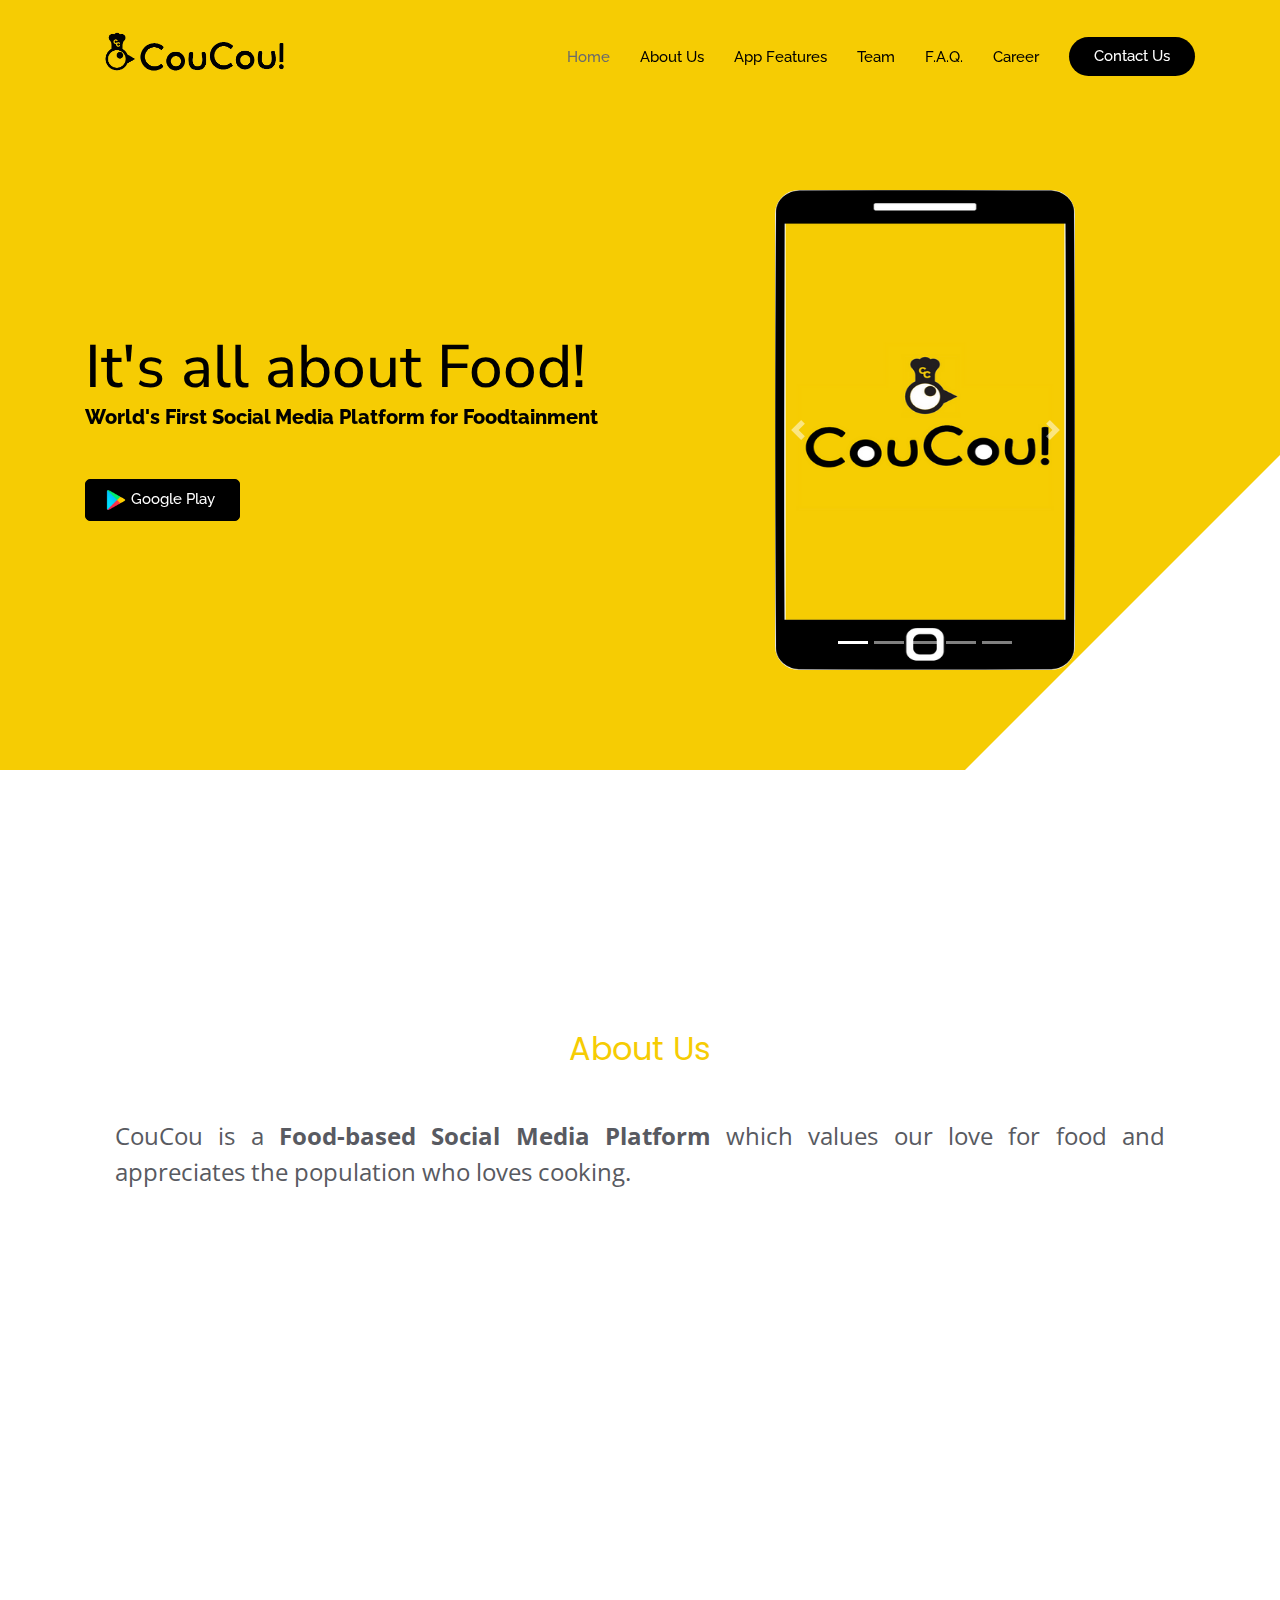
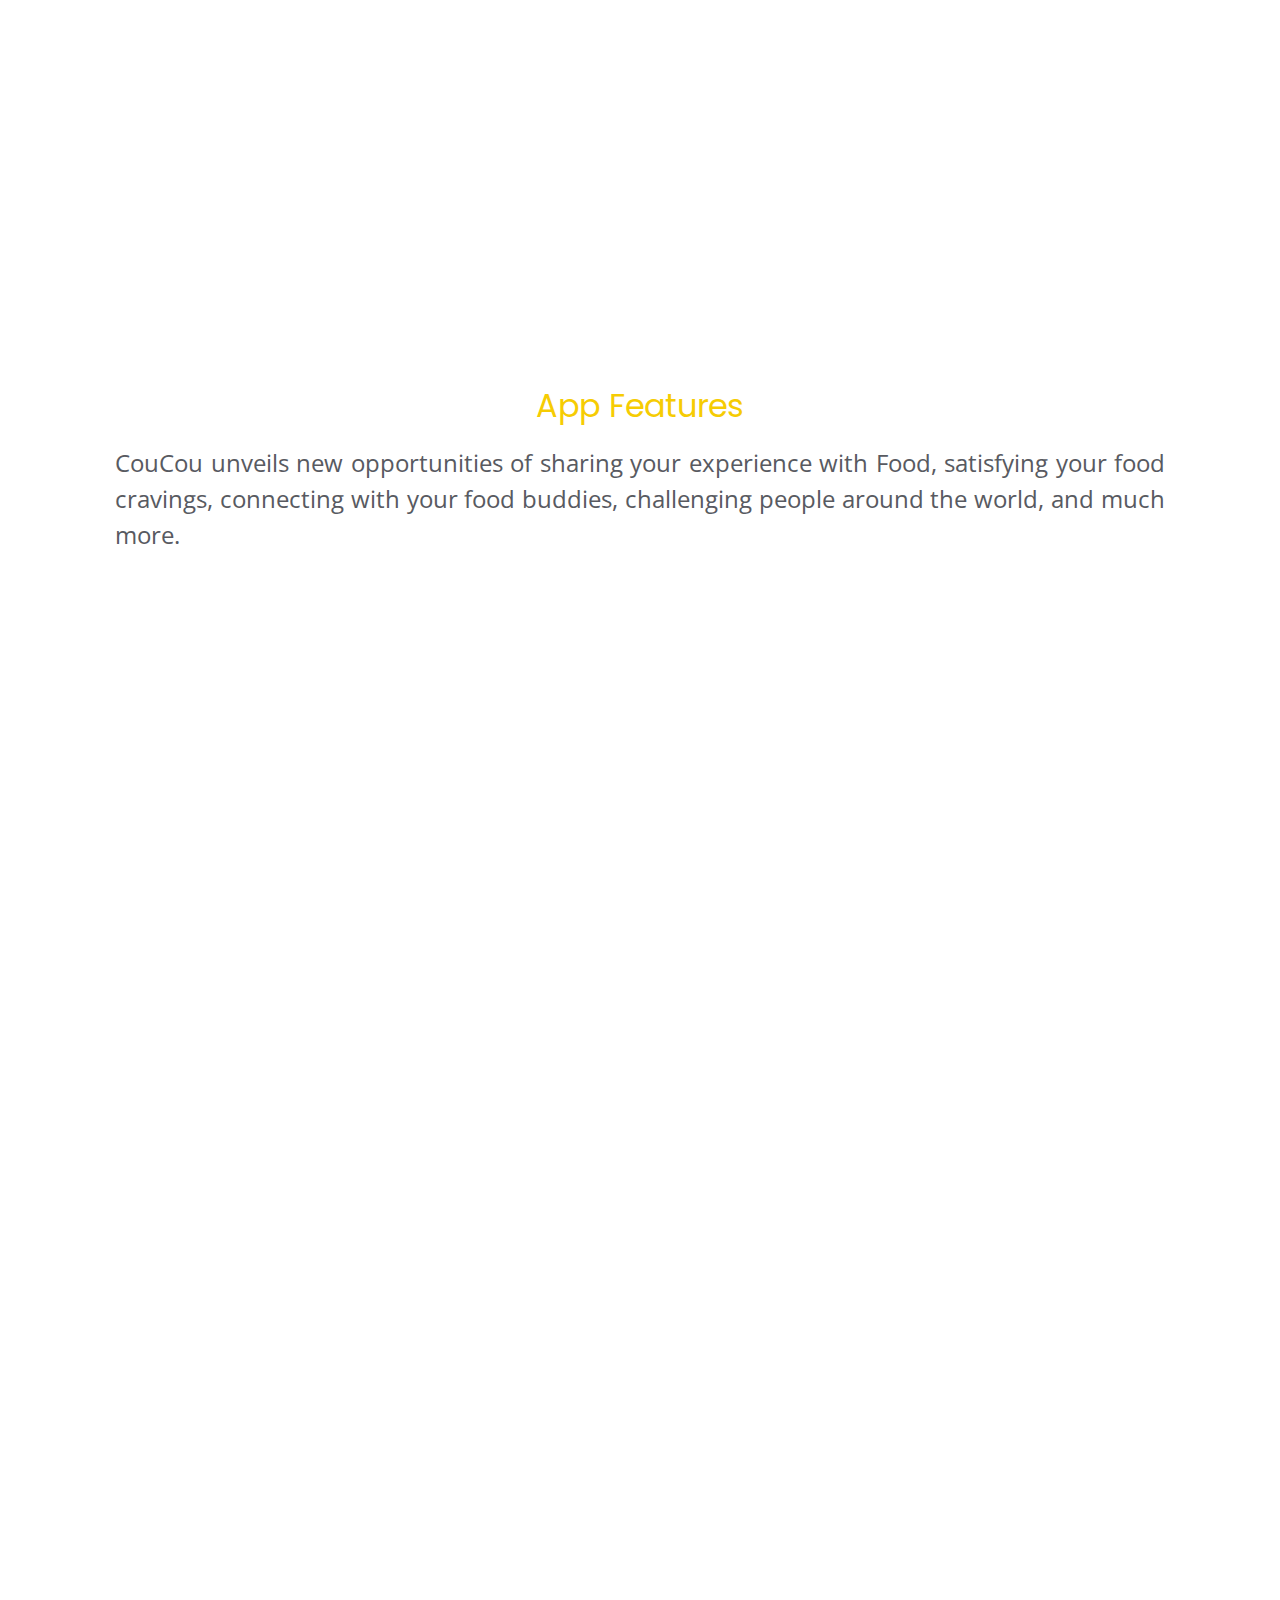
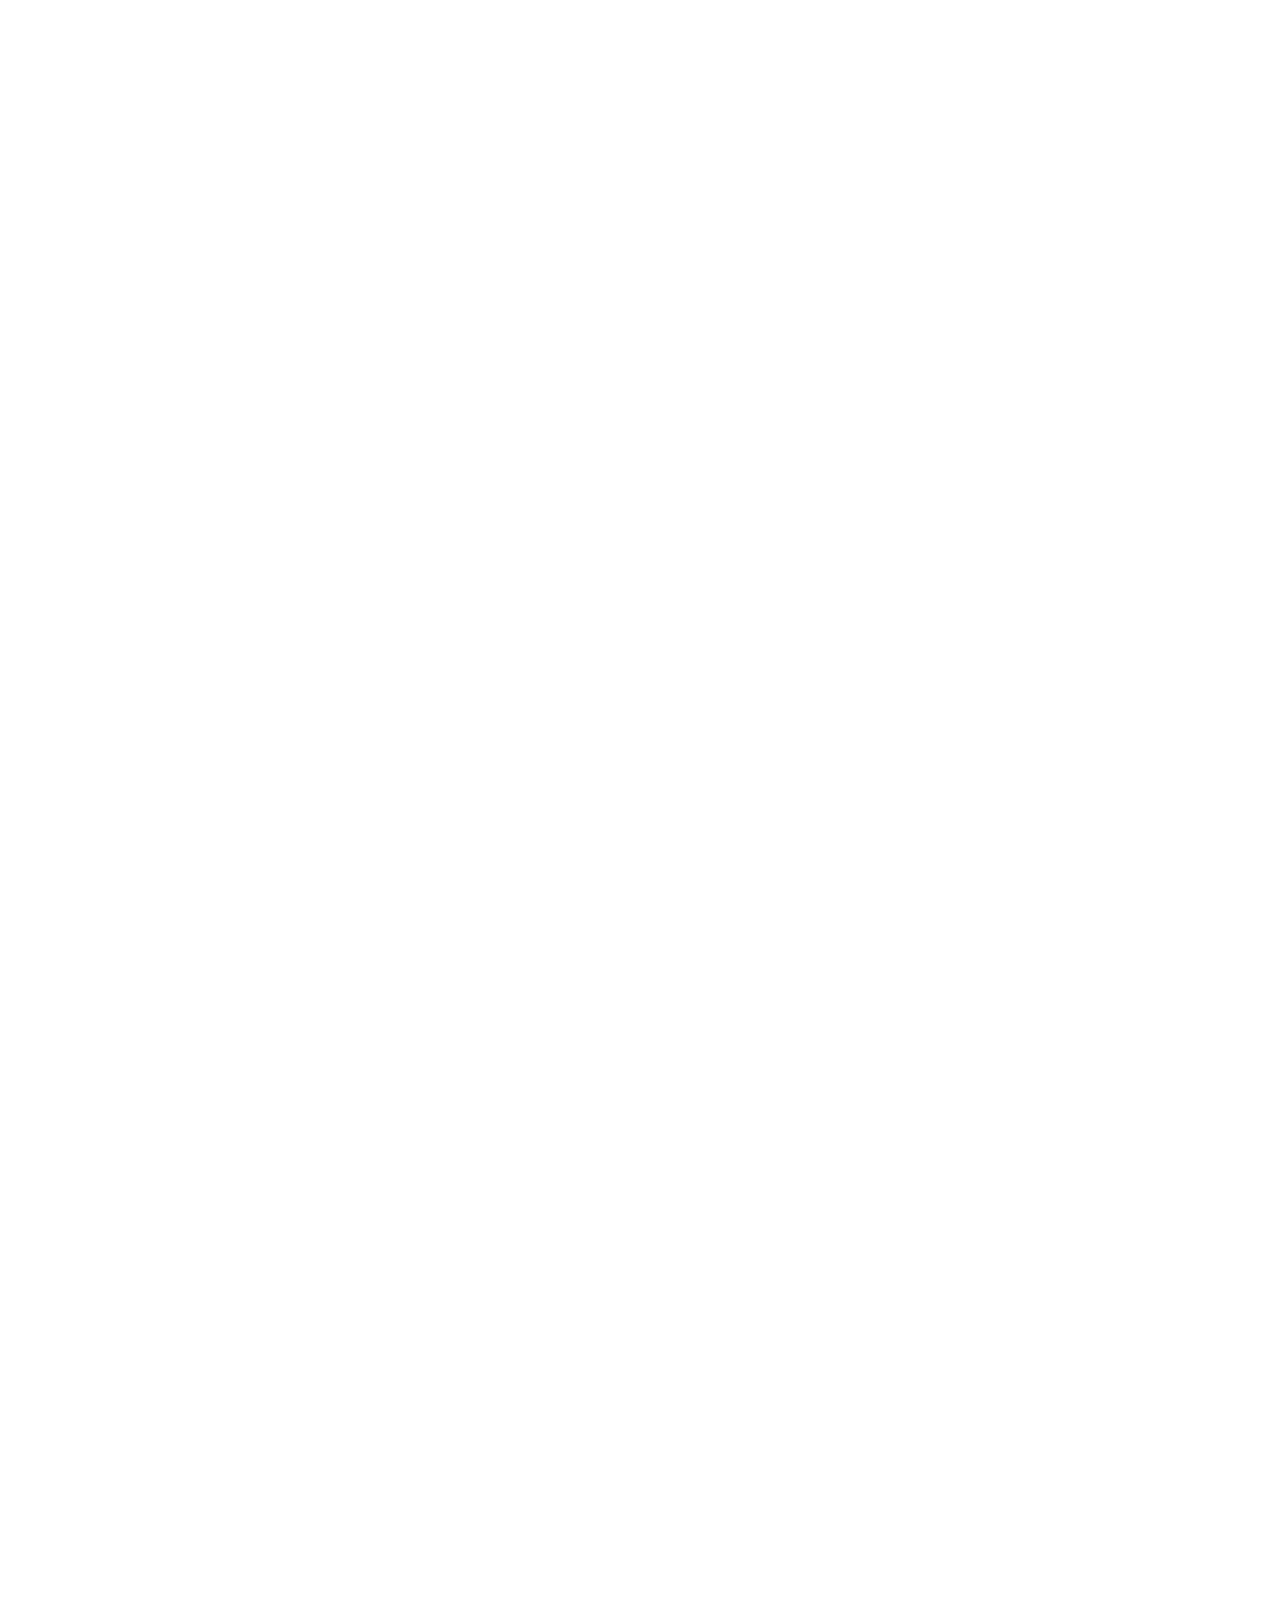
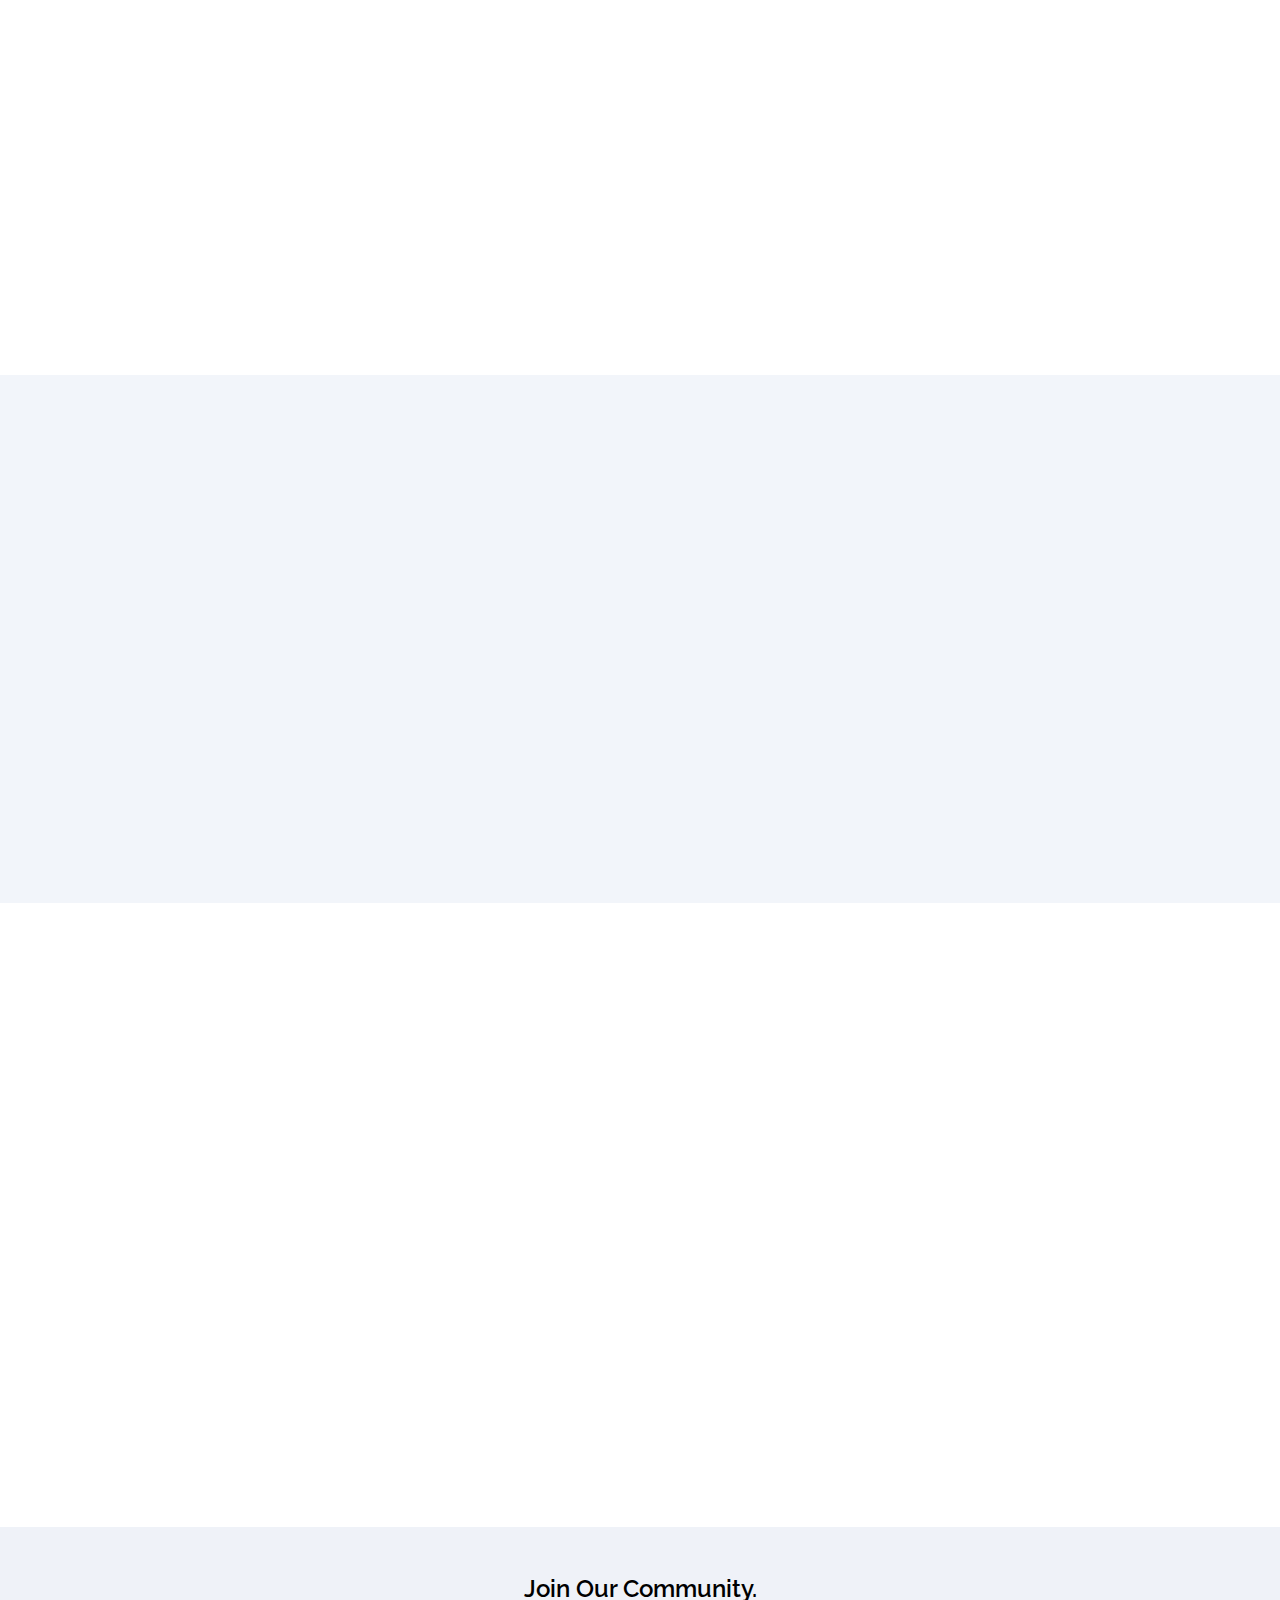
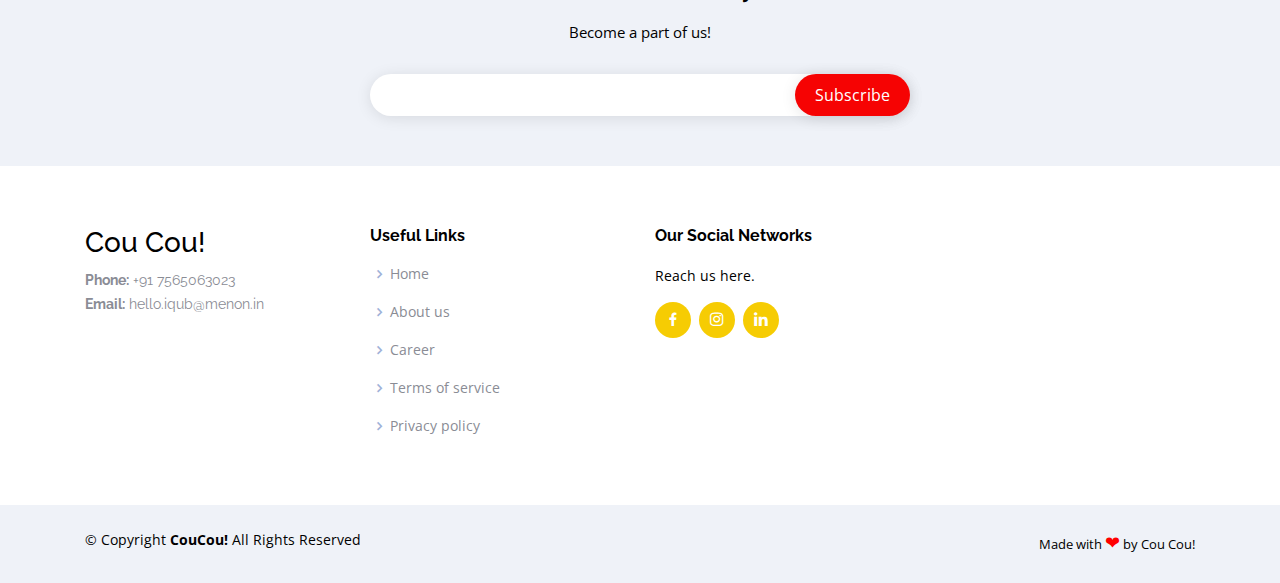
==== commit 7f911593: "paragraphs justified" ====
--- a/index.html
+++ b/index.html
@@ -106,7 +106,8 @@
             <div class="shadow"></div>
           </div>
         </div>
-        <div class="col-lg-6 d-lg-flex flex-lg-column justify-content-center align-items-stretch pt-5 pt-lg-0 order-2 order-lg-1 absolute"
+        <div
+          class="col-lg-6 d-lg-flex flex-lg-column justify-content-center align-items-stretch pt-5 pt-lg-0 order-2 order-lg-1 absolute"
           data-aos="fade-up">
           <div>
             <h1>It's all about Food!</h1>
@@ -116,18 +117,18 @@
             <!-- <a href="#" class="download-btn"><i class="bx bxl-apple"></i> App Store</a> -->
           </div>
         </div>
-        <div class="col-lg-6 order-1 order-lg-2 hero-img d-flex justify-content-center"
-          data-aos="fade-up">
+        <div class="col-lg-6 order-1 order-lg-2 hero-img d-flex justify-content-center" data-aos="fade-up">
           <!-- <img class="img-fluid" src="./images/Add a subheading (365 × 673 px) (1).gif"
             style="height: 480px; width: 300px; border-radius: 23px;"> -->
 
-          <div id="carouselExampleIndicators" 
-            class="carousel slide d-flex justify-content-between" 
-            data-ride="carousel" style="height: 480px; width: 300px;">
+          <div id="carouselExampleIndicators" class="carousel slide d-flex justify-content-between" data-ride="carousel"
+            style="height: 480px; width: 300px;">
             <ol class="carousel-indicators">
               <li data-target="#carouselExampleIndicators" data-slide-to="0" class="active"></li>
               <li data-target="#carouselExampleIndicators" data-slide-to="1"></li>
               <li data-target="#carouselExampleIndicators" data-slide-to="2"></li>
+              <li data-target="#carouselExampleIndicators" data-slide-to="3"></li>
+              <li data-target="#carouselExampleIndicators" data-slide-to="4"></li>
             </ol>
             <div class="carousel-inner">
               <div class="carousel-item active">
@@ -140,6 +141,14 @@
               </div>
               <div class="carousel-item">
                 <img class="d-block w-100" src="./assets/img/carousel3.png" alt="Third slide"
+                  style="height: 480px; border-radius: 24px;">
+              </div>
+              <div class="carousel-item">
+                <img class="d-block w-100" src="./assets/img/carousel4.png" alt="Fourth slide"
+                  style="height: 480px; border-radius: 24px;">
+              </div>
+              <div class="carousel-item">
+                <img class="d-block w-100" src="./assets/img/carousel5.png" alt="Fifth slide"
                   style="height: 480px; border-radius: 24px;">
               </div>
             </div>
@@ -174,9 +183,10 @@
       <div class="container">
         <div class="section-title">
           <h2>About Us</h2>
-          <p style="font-size: x-large; font-weight: 400;">CouCou is a <b>Food-based Social Media Platform</b> which
-            values
-            our love for food and appreciates the population who loves cooking.</p>
+          <p class="text-justify" style="font-size: x-large; font-weight: 400; padding: 30px;">
+            CouCou is a <b>Food-based Social Media Platform</b> which values
+            our love for food and appreciates the population who loves cooking.
+          </p>
         </div>
         <!-- <div class="img_container">
           <div class="bg-about-1" style="margin-left: 1%; margin-top: 40%;"><img style="width: 50px;"
@@ -202,9 +212,11 @@
 
         <div class="section-title" style="padding: 30px;">
           <h2>App Features</h2>
-          <p style="font-size: x-large; font-weight: 400;">CouCou unveils new opportunities of sharing your experience
-            with Food, satisfying your food cravings, connecting with your food buddies, challenging people around the
-            world, and much more.</p>
+          <p class="text-justify" style="font-size: x-large; font-weight: 400;">
+            CouCou unveils new opportunities of sharing your experience with Food,
+            satisfying your food cravings, connecting with your food buddies,
+            challenging people around the world, and much more.
+          </p>
         </div>
 
         <div class="row no-gutters">
@@ -214,25 +226,31 @@
                 <div class="col-md-6 icon-box" data-aos="fade-up">
                   <i class="bi bi-collection-play-fill"></i>
                   <h4>Entertainment</h4>
-                  <p>Upload, Download and share your favourite food reels. Learn to cook.<br> Watch expert's secret
-                    dishes.<br>Enhance your cooking skill.</p>
+                  <!--- TODO -->
+                  <p class="text-justify">Upload, Download and share your favourite food reels.
+                    Learn to cook.<br> Watch expert's secret dishes.<br>
+                    Enhance your cooking skill.
+                  </p>
                 </div>
                 <div class="col-md-6 icon-box" data-aos="fade-up" data-aos-delay="100">
                   <i class="bi bi-stopwatch-fill"></i>
                   <h4>Hai Himmat? Laga Bet!</h4>
-                  <p>Your recipe's the best.<br>Challenge your friends, know your level!</p>
+                  <p class="text-justify">
+                    Your recipe's the best. <br>Challenge your friends, know your level!
+                  </p>
                 </div>
                 <div class="col-md-6 icon-box" data-aos="fade-up" data-aos-delay="200">
                   <i class="bi bi-cart4"></i>
                   <h4>Hungry? Order Now</h4>
-                  <p>No need to wait!<br> your food is just one click away.<br>Order the food you love, while watching
-                    it.</p>
+                  <p class="text-justify">No need to wait!<br> your food is just one
+                    click away.<br>Order the food you love, while watching it.
+                  </p>
                 </div>
                 <div class="col-md-6 icon-box" data-aos="fade-up" data-aos-delay="300">
                   <i class="bi bi-cash-coin"></i>
                   <h4>Cou Cou Coukies</h4>
-                  <p>Participate in Polls, the more questions you answer, the more discounts you get. So, fill your bag
-                    with coupons and eat for free.
+                  <p class="text-justify">Participate in Polls, the more questions you answer,
+                    the more discounts you get. So, fill your bag with coupons and eat for free.
                   </p>
                 </div>
                 <!-- <div class="col-md-6 icon-box" data-aos="fade-up" data-aos-delay="400">
@@ -268,13 +286,32 @@
               cook, click, post!
             </p>
             <ul>
-              <li><i class="bi bi-check"></i> Includes food reels, reactions, sharing, downloads.</li>
-              <li><i class="bi bi-check"></i> Learn cooking through food recipe videos become master chef of your home.
-              </li>
-              <li><i class="bi bi-check"></i> Get more likes and increase your popularity through food.</li>
-              <li><i class="bi bi-check"></i> Love cooking? make food reels and spread your love.</li>
+              <li>
+                <div class="d-flex">
+                  <i class="bi bi-check"></i>
+                  <p class="text-justify">Includes food reels, reactions, sharing, downloads.</p>
+                </div>
+              </li>
+              <li>
+                <div class="d-flex">
+                  <i class="bi bi-check"></i>
+                  <p class="text-justify">Learn cooking through food recipe videos become master chef of your home.</p>
+                </div>
+              </li>
+              <li>
+                <div class="d-flex">
+                  <i class="bi bi-check"></i>
+                  <p class="text-justify">Get more likes and increase your popularity through food.</p>
+                </div>
+              </li>
+              <li>
+                <div class="d-flex">
+                  <i class="bi bi-check"></i>
+                  <p class="text-justify">Love cooking? make food reels and spread your love.</p>
+                </div>
+              </li>
             </ul>
-            <p>
+            <p class="text-justify">
               Learn cooking through food recipe videos become master chef of your home.Get more likes and increase your
               popularity through food.
             </p>
@@ -287,14 +324,14 @@
           </div>
           <div class="col-md-8 pt-5 order-2 order-md-1" data-aos="fade-up" style="padding: 30px;">
             <h3>Crazy Challenges</h3>
-            <p class="fst-italic">
+            <p class="fst-italic text-justify">
               Keep the entho! Challenge your friends, compete and enhance your skill.
             </p>
-            <p>
+            <p class="text-justify">
               Food challenges like spicy food challenge, Giant thali challenge, street food challenge, Different country
               food challenge.
             </p>
-            <p>
+            <p class="text-justify">
               Food challenge for making friends, helping people, knowing your level, enhancing your skill. Challenge
               now! win prizes
               get rewards and increase your followers.
@@ -313,14 +350,29 @@
             <h3>Hungry?</h3>
             <p>Hungry? Don't wait, order now!</p>
             <ul>
-              <li><i class="bi bi-check"></i> Get the food you like.</li>
-              <li><i class="bi bi-check"></i> Connect to the user directly through our chat feature.</li>
-              <li><i class="bi bi-check"></i> Satisfy your craving in no time and less money.</li>
+              <li>
+                <div class="d-flex">
+                  <i class="bi bi-check"></i>
+                  <p class="text-justify">Get the food you like.</p>
+                </div>
+              </li>
+              <li>
+                <div class="d-flex">
+                  <i class="bi bi-check"></i>
+                  <p class="text-justify">Connect to the user directly through our chat feature.</p>
+                </div>
+              </li>
+              <li>
+                <div class="d-flex">
+                  <i class="bi bi-check"></i>
+                  <p class="text-justify">Satisfy your craving in no time and less money.</p>
+                </div>
+              </li>
             </ul>
-            <p>
+            <p class="text-justify">
               Cou Cou provides order and delivery feature.
             </p>
-            <p>
+            <p class="text-justify">
               Cou Cou takes care of your cravings and gets you the food in a safer way.
             </p>
           </div>
@@ -332,19 +384,35 @@
           </div>
           <div class="col-md-8 pt-5 order-2 order-md-1" data-aos="fade-up" style="padding: 30px;">
             <h3>Exciting Rewards</h3>
-            <p class="fst-italic">
+            <p class="fst-italic text-justify">
               Get Cou Cou coukies just by uploading and sharing reels.
             </p>
             <p>
               These coukies carry amazing discounts.
             </p>
             <ul>
-              <li><i class="bi bi-check"></i> Get exciting coukies on every post you share.</li>
-              <li><i class="bi bi-check"></i> Right or Wrong, share your opinions by engaging in polls. Because your
-                opinions matter.
-                <br>just kidding, you get coukies.
-              </li>
-              <li><i class="bi bi-check"></i> Enjoy your favourite food at discounted price.</li>
+              <li>
+                <div class="d-flex">
+                  <i class="bi bi-check"></i>
+                  <p class="text-justify">
+                    Get exciting coukies on every post you share.</p>
+                </div>
+              </li>
+              <li>
+                <div class="d-flex">
+                  <i class="bi bi-check"></i>
+                  <p class="text-justify">
+                    Right or Wrong, share your opinions by engaging in polls.
+                    Because your opinions matter.<br>just kidding, you get coukies.</p>
+                </div>
+              </li>
+              <li>
+                <div class="d-flex">
+                  <i class="bi bi-check"></i>
+                  <p class="text-justify">
+                    Enjoy your favourite food at discounted price.</p>
+                </div>
+              </li>
               <!-- <li><i class="bi bi-check"></i> Help your friends to get free food.</li> -->
             </ul>
           </div>
@@ -362,7 +430,7 @@
         <div class="section-title">
 
           <h2>Frequently Asked Questions</h2>
-          <p>Select from the following list of Technical FAQs. Browse through FAQs to find answers to commonly raised
+          <p class="text-justify">Select from the following list of Technical FAQs. Browse through FAQs to find answers to commonly raised
             questions. If you're new to website, we encourage you to read through the relevant articles.</p>
         </div>
 
@@ -373,7 +441,7 @@
                 data-bs-target="#accordion-list-1">How can I sell my food on online platform? <i
                   class="bx bx-chevron-down icon-show"></i><i class="bx bx-chevron-up icon-close"></i></a>
               <div id="accordion-list-1" class="collapse show" data-bs-parent=".accordion-list">
-                <p>
+                <p class="text-justify">
                   You can order through the Order Now button in the Hungry section and your item will be added to the
                   cart.
                 </p>
@@ -578,7 +646,7 @@
         &copy; Copyright <strong><span>CouCou!</span></strong> All Rights Reserved
       </div>
       <div class="credits">
-        Made with <a href="#" style="font-size:large;color:red;">❤</a> by Cou Cou
+        Made with <a href="#" style="font-size:large;color:red;">❤</a> by Cou Cou!
       </div>
     </div>
   </footer><!-- End Footer -->
